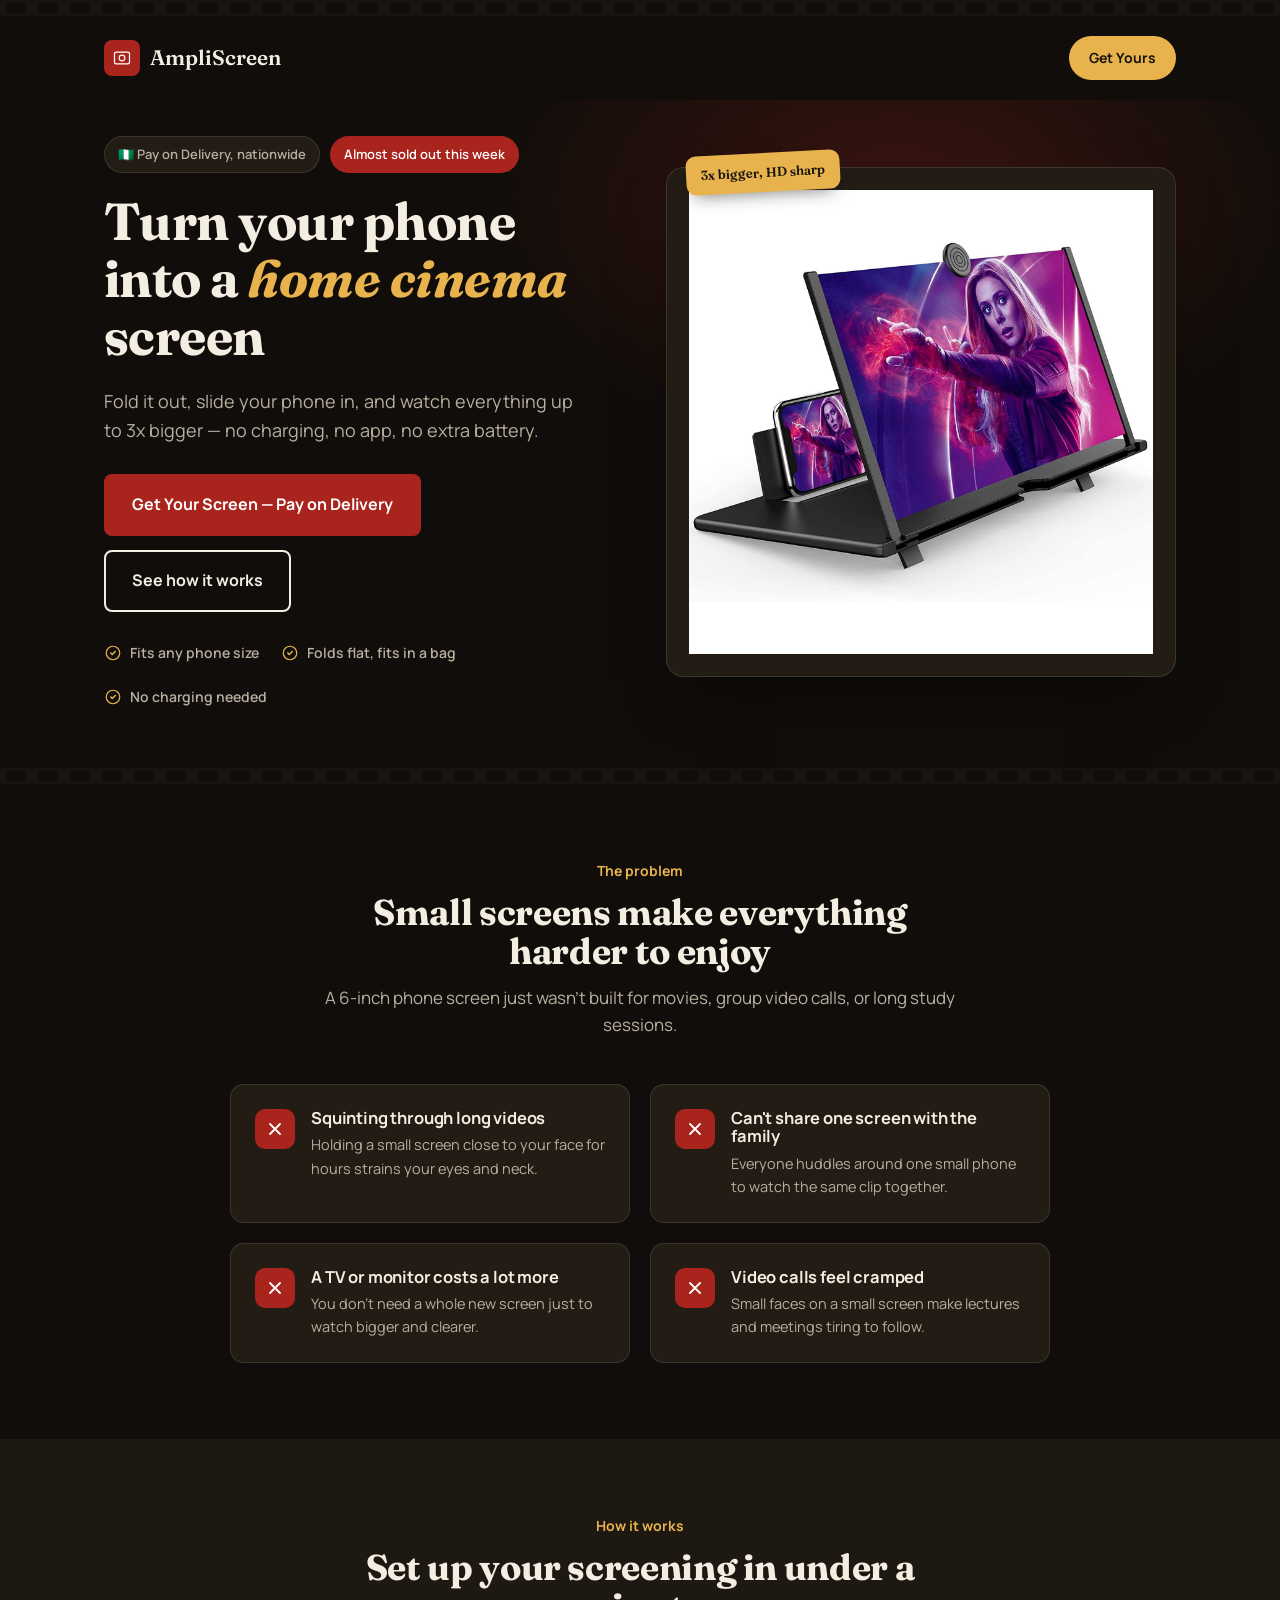
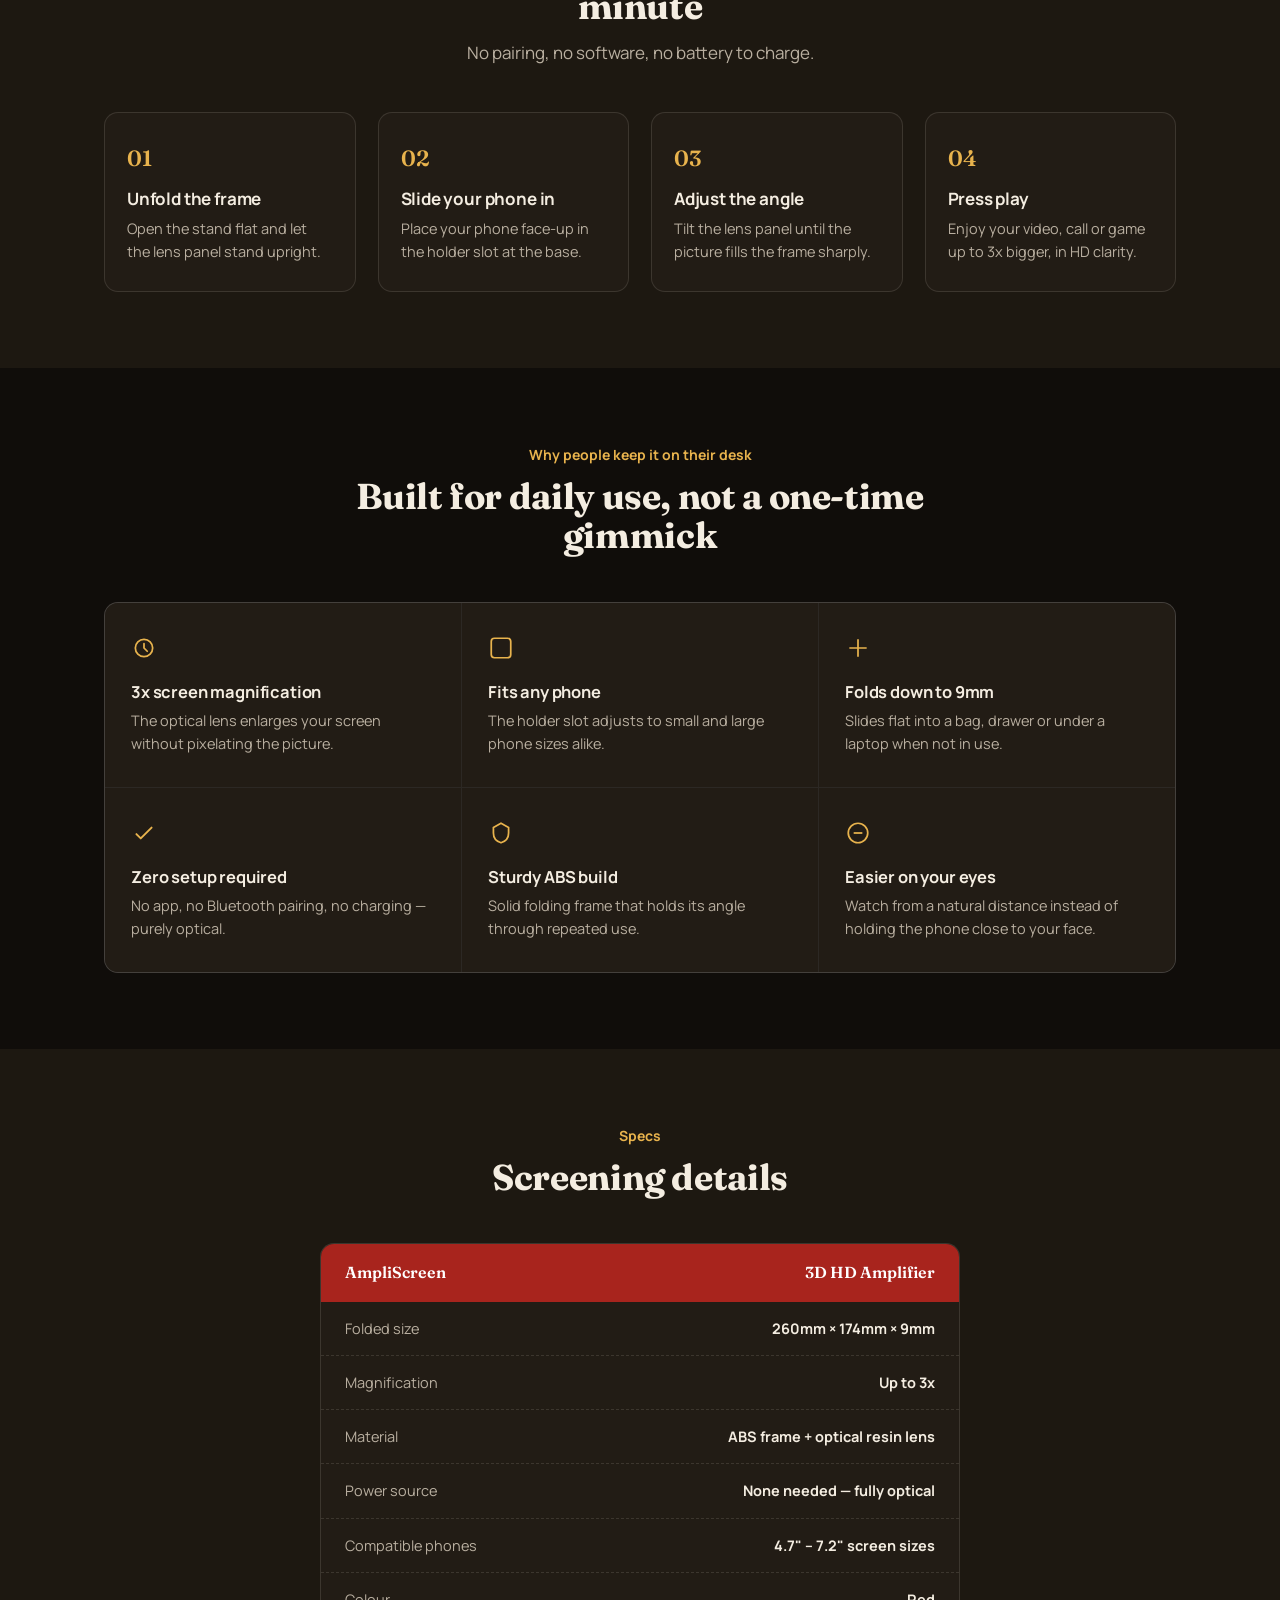
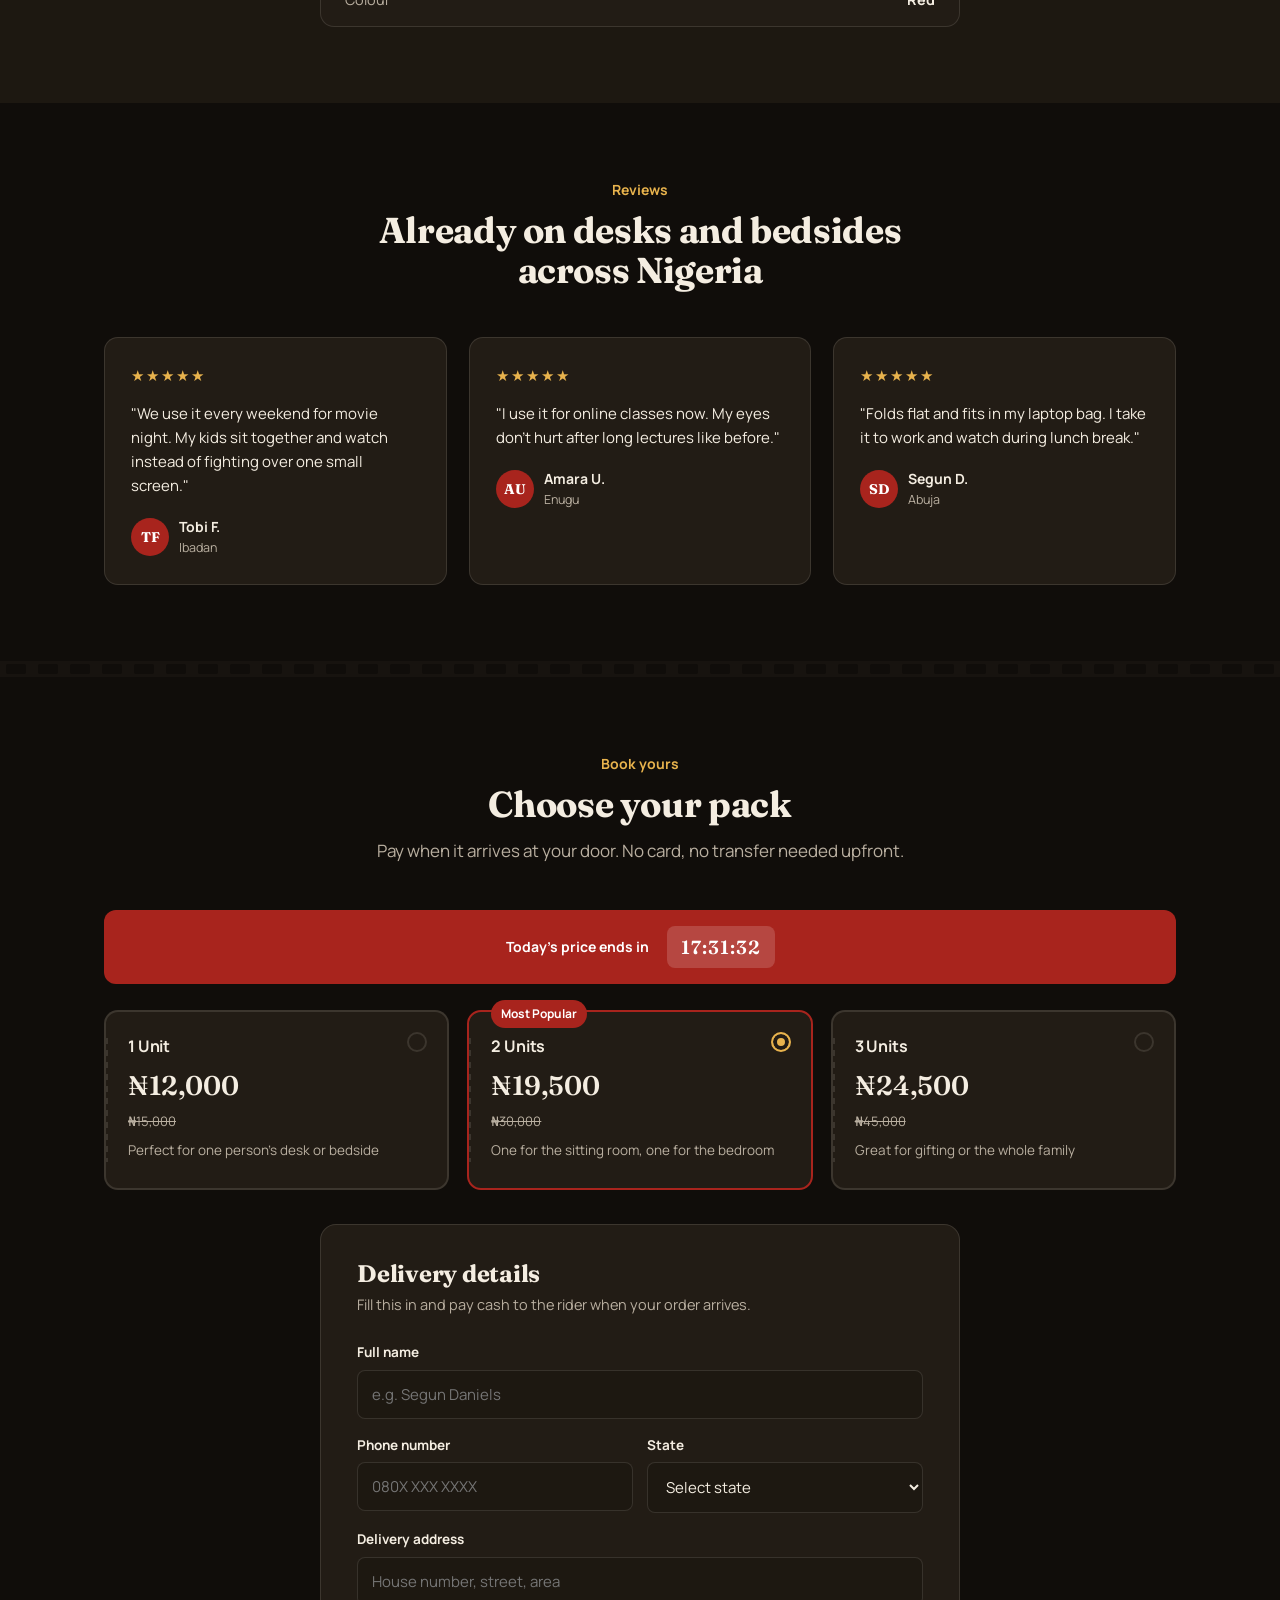
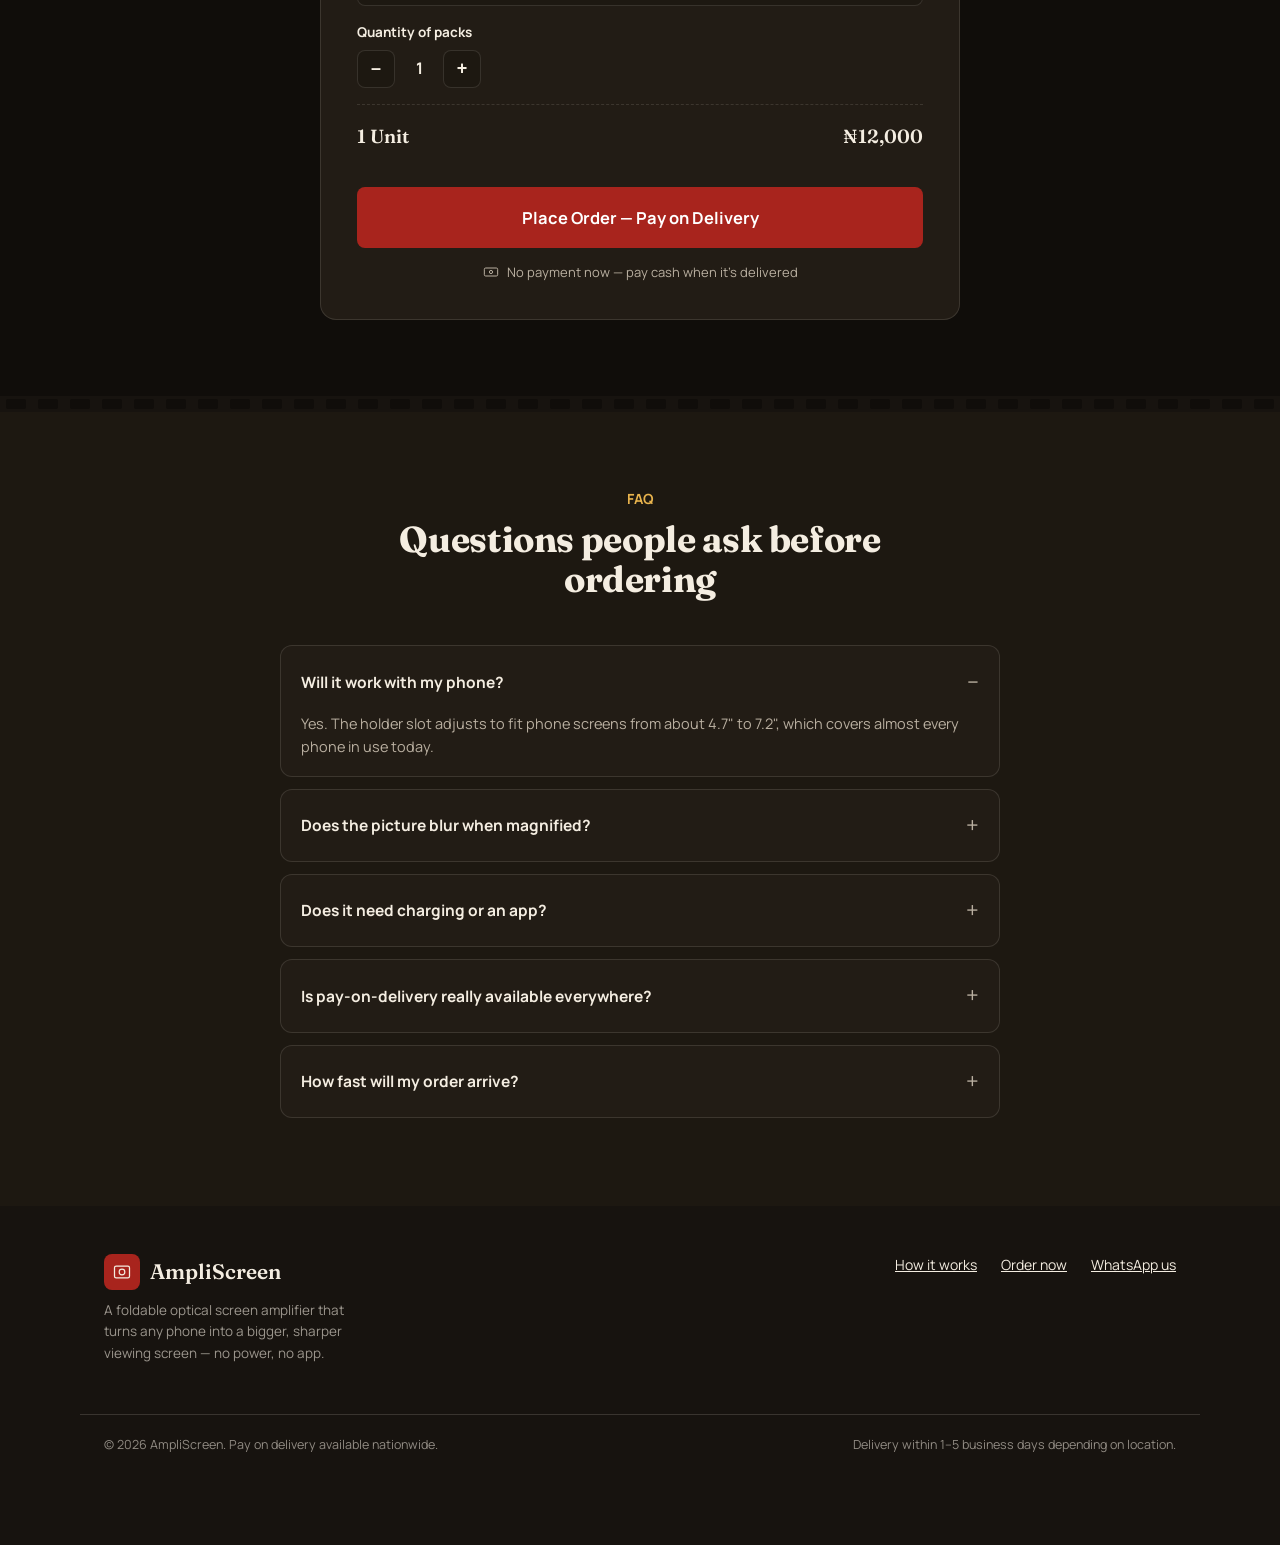
==== AmpliScreen/index.html @ 4ee2dd80 "first commit" ====
<!DOCTYPE html>
<html lang="en">
<head>
<meta charset="UTF-8">
<meta name="viewport" content="width=device-width, initial-scale=1.0">
<title>AmpliScreen — Turn Your Phone Into a Home Cinema</title>
<link rel="preconnect" href="https://fonts.googleapis.com">
<link rel="preconnect" href="https://fonts.gstatic.com" crossorigin>
<link href="https://fonts.googleapis.com/css2?family=Fraunces:wght@500;600;700&family=Manrope:wght@400;500;600;700;800&display=swap" rel="stylesheet">
<link rel="stylesheet" href="styles.css">
</head>
<body>

<div class="filmstrip"><div class="filmstrip-row" id="filmRow1"></div></div>

<header class="topbar">
  <div class="brand">
    <span class="brand-mark">
      <svg viewBox="0 0 24 24" fill="none" xmlns="http://www.w3.org/2000/svg"><rect x="3" y="5" width="18" height="14" rx="2" stroke="#fff" stroke-width="1.5"/><circle cx="12" cy="12" r="3.4" stroke="#fff" stroke-width="1.4"/></svg>
    </span>
    AmpliScreen
  </div>
  <a href="#order" class="topbar-cta">Get Yours</a>
</header>

<!-- HERO -->
<section class="hero">
  <div class="wrap hero-grid">
    <div>
      <div class="eyebrow-row">
        <span class="pill">🇳🇬 Pay on Delivery, nationwide</span>
        <span class="pill hot">Almost sold out this week</span>
      </div>
      <h1>Turn your phone into a <em>home cinema</em> screen</h1>
      <p class="sub">Fold it out, slide your phone in, and watch everything up to 3x bigger — no charging, no app, no extra battery.</p>
      <div class="hero-ctas">
        <a href="#order" class="btn btn-primary">Get Your Screen — Pay on Delivery</a>
        <a href="#how-it-works" class="btn btn-ghost">See how it works</a>
      </div>
      <div class="trust-row">
        <div class="trust-item"><svg viewBox="0 0 24 24" fill="none"><path d="M9 12l2 2 4-4" stroke="currentColor" stroke-width="2" stroke-linecap="round"/><circle cx="12" cy="12" r="9" stroke="currentColor" stroke-width="1.6"/></svg>Fits any phone size</div>
        <div class="trust-item"><svg viewBox="0 0 24 24" fill="none"><path d="M9 12l2 2 4-4" stroke="currentColor" stroke-width="2" stroke-linecap="round"/><circle cx="12" cy="12" r="9" stroke="currentColor" stroke-width="1.6"/></svg>Folds flat, fits in a bag</div>
        <div class="trust-item"><svg viewBox="0 0 24 24" fill="none"><path d="M9 12l2 2 4-4" stroke="currentColor" stroke-width="2" stroke-linecap="round"/><circle cx="12" cy="12" r="9" stroke="currentColor" stroke-width="1.6"/></svg>No charging needed</div>
      </div>
    </div>

    <div class="hero-art">
      <div class="hero-tag">3x bigger, HD sharp</div>
      <div class="hero-art-frame">
        <!-- <svg viewBox="0 0 420 320" xmlns="http://www.w3.org/2000/svg" style="width:100%;height:auto;">
          <defs>
            <linearGradient id="lens" x1="0" y1="0" x2="1" y2="1">
              <stop offset="0%" stop-color="#F4EDE1" stop-opacity="0.35"/>
              <stop offset="100%" stop-color="#F4EDE1" stop-opacity="0.05"/>
            </linearGradient>
          </defs> -->
          <!-- base -->
          <!-- <rect x="40" y="230" width="300" height="26" rx="8" fill="#A8241D"/>
          <rect x="40" y="230" width="300" height="10" rx="5" fill="#C92E24"/> -->
          <!-- back support panel -->
          <!-- <path d="M60 230 L95 90 L110 90 L100 230 Z" fill="#A8241D"/> -->
          <!-- lens panel (glass) -->
          <!-- <path d="M100 90 L280 60 L300 220 L120 230 Z" fill="url(#lens)" stroke="#F4EDE1" stroke-width="1.4" opacity="0.9"/> -->
          <!-- front support strut -->
          <!-- <path d="M270 230 L282 120 L296 120 L300 230 Z" fill="#C92E24"/> -->
          <!-- phone slot -->
          <!-- <rect x="150" y="205" width="110" height="18" rx="4" fill="#100D0A"/>
          <rect x="165" y="150" width="80" height="55" rx="4" fill="#221C15" stroke="#E8B34D" stroke-width="1.4" transform="rotate(-3 205 178)"/> -->
          <!-- hinge knob -->
          <!-- <circle cx="180" cy="95" r="10" fill="#100D0A"/>
          <circle cx="180" cy="95" r="4" fill="#E8B34D"/>
          <text x="45" y="285" font-family="Fraunces, serif" font-size="15" font-weight="600" fill="#F4EDE1">260mm × 174mm folded flat</text>
          <text x="45" y="305" font-family="Manrope, sans-serif" font-size="12" fill="#B9AFA0">9mm thin · fits any bag or drawer</text>
        </svg> -->
        <img src="./IMG_2685.JPG" alt="">
      </div>
    </div>
  </div>
</section>

<div class="filmstrip"><div class="filmstrip-row" id="filmRow2"></div></div>

<!-- PROBLEM -->
<section class="section-pad">
  <div class="wrap">
    <div class="section-head">
      <span class="kicker">The problem</span>
      <h2>Small screens make everything harder to enjoy</h2>
      <p>A 6-inch phone screen just wasn't built for movies, group video calls, or long study sessions.</p>
    </div>
    <div class="stub-row">
      <div class="stub">
        <span class="stub-icon"><svg viewBox="0 0 24 24" fill="none"><path d="M6 6l12 12M18 6L6 18" stroke="#fff" stroke-width="2.2" stroke-linecap="round"/></svg></span>
        <div><h3>Squinting through long videos</h3><p>Holding a small screen close to your face for hours strains your eyes and neck.</p></div>
      </div>
      <div class="stub">
        <span class="stub-icon"><svg viewBox="0 0 24 24" fill="none"><path d="M6 6l12 12M18 6L6 18" stroke="#fff" stroke-width="2.2" stroke-linecap="round"/></svg></span>
        <div><h3>Can't share one screen with the family</h3><p>Everyone huddles around one small phone to watch the same clip together.</p></div>
      </div>
      <div class="stub">
        <span class="stub-icon"><svg viewBox="0 0 24 24" fill="none"><path d="M6 6l12 12M18 6L6 18" stroke="#fff" stroke-width="2.2" stroke-linecap="round"/></svg></span>
        <div><h3>A TV or monitor costs a lot more</h3><p>You don't need a whole new screen just to watch bigger and clearer.</p></div>
      </div>
      <div class="stub">
        <span class="stub-icon"><svg viewBox="0 0 24 24" fill="none"><path d="M6 6l12 12M18 6L6 18" stroke="#fff" stroke-width="2.2" stroke-linecap="round"/></svg></span>
        <div><h3>Video calls feel cramped</h3><p>Small faces on a small screen make lectures and meetings tiring to follow.</p></div>
      </div>
    </div>
  </div>
</section>

<!-- HOW IT WORKS -->
<section id="how-it-works" class="section-pad section-alt">
  <div class="wrap">
    <div class="section-head">
      <span class="kicker">How it works</span>
      <h2>Set up your screening in under a minute</h2>
      <p>No pairing, no software, no battery to charge.</p>
    </div>
    <div class="steps">
      <div class="step"><div class="step-num">01</div><h3>Unfold the frame</h3><p>Open the stand flat and let the lens panel stand upright.</p></div>
      <div class="step"><div class="step-num">02</div><h3>Slide your phone in</h3><p>Place your phone face-up in the holder slot at the base.</p></div>
      <div class="step"><div class="step-num">03</div><h3>Adjust the angle</h3><p>Tilt the lens panel until the picture fills the frame sharply.</p></div>
      <div class="step"><div class="step-num">04</div><h3>Press play</h3><p>Enjoy your video, call or game up to 3x bigger, in HD clarity.</p></div>
    </div>
  </div>
</section>

<!-- BENEFITS -->
<section class="section-pad">
  <div class="wrap">
    <div class="section-head">
      <span class="kicker">Why people keep it on their desk</span>
      <h2>Built for daily use, not a one-time gimmick</h2>
    </div>
    <div class="benefits">
      <div class="benefit">
        <svg viewBox="0 0 24 24" fill="none"><circle cx="12" cy="12" r="8" stroke="currentColor" stroke-width="1.6"/><path d="M12 8v4l3 3" stroke="currentColor" stroke-width="1.6" stroke-linecap="round"/></svg>
        <h3>3x screen magnification</h3>
        <p>The optical lens enlarges your screen without pixelating the picture.</p>
      </div>
      <div class="benefit">
        <svg viewBox="0 0 24 24" fill="none"><rect x="3" y="3" width="18" height="18" rx="3" stroke="currentColor" stroke-width="1.6"/></svg>
        <h3>Fits any phone</h3>
        <p>The holder slot adjusts to small and large phone sizes alike.</p>
      </div>
      <div class="benefit">
        <svg viewBox="0 0 24 24" fill="none"><path d="M4 12h16M12 4v16" stroke="currentColor" stroke-width="1.6"/></svg>
        <h3>Folds down to 9mm</h3>
        <p>Slides flat into a bag, drawer or under a laptop when not in use.</p>
      </div>
      <div class="benefit">
        <svg viewBox="0 0 24 24" fill="none"><path d="M5 13l4 4L19 7" stroke="currentColor" stroke-width="1.8" stroke-linecap="round" stroke-linejoin="round"/></svg>
        <h3>Zero setup required</h3>
        <p>No app, no Bluetooth pairing, no charging — purely optical.</p>
      </div>
      <div class="benefit">
        <svg viewBox="0 0 24 24" fill="none"><path d="M12 3l7 4v5c0 5-3.5 8-7 9-3.5-1-7-4-7-9V7l7-4z" stroke="currentColor" stroke-width="1.6"/></svg>
        <h3>Sturdy ABS build</h3>
        <p>Solid folding frame that holds its angle through repeated use.</p>
      </div>
      <div class="benefit">
        <svg viewBox="0 0 24 24" fill="none"><circle cx="12" cy="12" r="9" stroke="currentColor" stroke-width="1.6"/><path d="M8 12h8" stroke="currentColor" stroke-width="1.6"/></svg>
        <h3>Easier on your eyes</h3>
        <p>Watch from a natural distance instead of holding the phone close to your face.</p>
      </div>
    </div>
  </div>
</section>

<!-- SPECS -->
<section class="section-pad section-alt">
  <div class="wrap">
    <div class="section-head">
      <span class="kicker">Specs</span>
      <h2>Screening details</h2>
    </div>
    <div class="spec-sheet">
      <div class="spec-sheet-head"><span>AmpliScreen</span><span>3D HD Amplifier</span></div>
      <div class="spec-row"><span class="label">Folded size</span><span class="value">260mm × 174mm × 9mm</span></div>
      <div class="spec-row"><span class="label">Magnification</span><span class="value">Up to 3x</span></div>
      <div class="spec-row"><span class="label">Material</span><span class="value">ABS frame + optical resin lens</span></div>
      <div class="spec-row"><span class="label">Power source</span><span class="value">None needed — fully optical</span></div>
      <div class="spec-row"><span class="label">Compatible phones</span><span class="value">4.7" – 7.2" screen sizes</span></div>
      <div class="spec-row"><span class="label">Colour</span><span class="value">Red</span></div>
    </div>
  </div>
</section>

<!-- TESTIMONIALS -->
<section class="section-pad">
  <div class="wrap">
    <div class="section-head">
      <span class="kicker">Reviews</span>
      <h2>Already on desks and bedsides across Nigeria</h2>
    </div>
    <div class="testi-row">
      <div class="testi">
        <div class="stars">★★★★★</div>
        <p class="quote">"We use it every weekend for movie night. My kids sit together and watch instead of fighting over one small screen."</p>
        <div class="testi-person"><div class="avatar">TF</div><div><div class="name">Tobi F.</div><div class="loc">Ibadan</div></div></div>
      </div>
      <div class="testi">
        <div class="stars">★★★★★</div>
        <p class="quote">"I use it for online classes now. My eyes don't hurt after long lectures like before."</p>
        <div class="testi-person"><div class="avatar">AU</div><div><div class="name">Amara U.</div><div class="loc">Enugu</div></div></div>
      </div>
      <div class="testi">
        <div class="stars">★★★★★</div>
        <p class="quote">"Folds flat and fits in my laptop bag. I take it to work and watch during lunch break."</p>
        <div class="testi-person"><div class="avatar">SD</div><div><div class="name">Segun D.</div><div class="loc">Abuja</div></div></div>
      </div>
    </div>
  </div>
</section>

<div class="filmstrip"><div class="filmstrip-row" id="filmRow3"></div></div>

<!-- OFFER + ORDER -->
<section id="order" class="section-pad">
  <div class="wrap">
    <div class="section-head">
      <span class="kicker">Book yours</span>
      <h2>Choose your pack</h2>
      <p>Pay when it arrives at your door. No card, no transfer needed upfront.</p>
    </div>

    <div class="countdown-bar">
      <span>Today's price ends in</span>
      <span class="clock" id="countdown">00:00:00</span>
    </div>

    <div class="plans" id="plans">
      <div class="plan" data-price="4500" data-label="1 Unit" data-desc="Perfect for one person's desk or bedside">
        <div class="plan-radio"></div>
        <h3>1 Unit</h3>
        <div class="price">₦12,000</div>
        <div class="was">₦15,000</div>
        <div class="desc">Perfect for one person's desk or bedside</div>
      </div>
      <div class="plan popular" data-price="8000" data-label="2 Units" data-desc="One for the sitting room, one for the bedroom">
        <div class="plan-tag">Most Popular</div>
        <div class="plan-radio"></div>
        <h3>2 Units</h3>
        <div class="price">₦19,500</div>
        <div class="was">₦30,000</div>
        <div class="desc">One for the sitting room, one for the bedroom</div>
      </div>
      <div class="plan" data-price="11000" data-label="3 Units" data-desc="Great for gifting or the whole family">
        <div class="plan-radio"></div>
        <h3>3 Units</h3>
        <div class="price">₦24,500</div>
        <div class="was">₦45,000</div>
        <div class="desc">Great for gifting or the whole family</div>
      </div>
    </div>

    <div class="order-panel">
      <h2>Delivery details</h2>
      <div class="sub">Fill this in and pay cash to the rider when your order arrives.</div>

      <form id="orderForm" action="https://formsubmit.co/customerservices@gmail.com" method="POST" novalidate >
        <input type="hidden" name="_next" value="https://fathiu.com/thank-you.html">
        <input type="hidden" name="_subject" value="New message from fathiu.com">
        <input type="hidden" name="_captcha" value="false">
        <input type="text" name="_honey" style="display:none" tabindex="-1" autocomplete="off">
        <div class="field" id="field-name">
          <label for="fullname">Full name</label>
          <input type="text" id="fullname" placeholder="e.g. Segun Daniels">
          <div class="error-msg">Please enter your full name.</div>
        </div>

        <div class="field-row">
          <div class="field" id="field-phone">
            <label for="phone">Phone number</label>
            <input type="tel" id="phone" placeholder="080X XXX XXXX">
            <div class="error-msg">Enter a valid Nigerian phone number.</div>
          </div>
          <div class="field" id="field-state">
            <label for="state">State</label>
            <select id="state">
              <option value="">Select state</option>
              <option>Lagos</option>
              <option>Abuja</option>
              <!-- <option>Abia</option><option>Adamawa</option><option>Akwa Ibom</option><option>Anambra</option>
              <option>Bauchi</option><option>Bayelsa</option><option>Benue</option><option>Borno</option>
              <option>Cross River</option><option>Delta</option><option>Ebonyi</option><option>Edo</option>
              <option>Ekiti</option><option>Enugu</option><option>FCT Abuja</option><option>Gombe</option>
              <option>Imo</option><option>Jigawa</option><option>Kaduna</option><option>Kano</option>
              <option>Katsina</option><option>Kebbi</option><option>Kogi</option><option>Kwara</option>
              <option selected>Lagos</option><option>Nasarawa</option><option>Niger</option><option>Ogun</option>
              <option>Ondo</option><option>Osun</option><option>Oyo</option><option>Plateau</option>
              <option>Rivers</option><option>Sokoto</option><option>Taraba</option><option>Yobe</option><option>Zamfara</option> -->
            </select>
            <div class="error-msg">Please select your state.</div>
          </div>
        </div>

        <div class="field" id="field-address">
          <label for="address">Delivery address</label>
          <input type="text" id="address" placeholder="House number, street, area">
          <div class="error-msg">Please enter your delivery address.</div>
        </div>

        <div class="field">
          <label>Quantity of packs</label>
          <div class="qty-row">
            <button type="button" class="qty-btn" id="qtyMinus">–</button>
            <span class="qty-val" id="qtyVal">1</span>
            <button type="button" class="qty-btn" id="qtyPlus">+</button>
          </div>
        </div>

        <div class="order-total">
          <span id="planLabel">2 Units</span>
          <span id="totalPrice">₦19,500</span>
        </div>

        <button type="submit" class="btn btn-primary submit-btn">Place Order — Pay on Delivery</button>
        <div class="cod-note">
          <svg viewBox="0 0 24 24" width="16" height="16" fill="none"><rect x="2" y="6" width="20" height="12" rx="2" stroke="currentColor" stroke-width="1.5"/><circle cx="12" cy="12" r="2.4" stroke="currentColor" stroke-width="1.5"/></svg>
          No payment now — pay cash when it's delivered
        </div>
      </form>
    </div>
  </div>
</section>

<div class="filmstrip"><div class="filmstrip-row" id="filmRow4"></div></div>

<!-- FAQ -->
<section class="section-pad section-alt">
  <div class="wrap">
    <div class="section-head">
      <span class="kicker">FAQ</span>
      <h2>Questions people ask before ordering</h2>
    </div>
    <div class="faq">
      <details open>
        <summary>Will it work with my phone?</summary>
        <p>Yes. The holder slot adjusts to fit phone screens from about 4.7" to 7.2", which covers almost every phone in use today.</p>
      </details>
      <details>
        <summary>Does the picture blur when magnified?</summary>
        <p>No. The lens is an optical magnifier, not digital zoom, so it enlarges the image without breaking it into pixels.</p>
      </details>
      <details>
        <summary>Does it need charging or an app?</summary>
        <p>No. It's a purely optical stand — no battery, no Bluetooth, no software to install.</p>
      </details>
      <details>
        <summary>Is pay-on-delivery really available everywhere?</summary>
        <p>Yes, across all 36 states and FCT. You only pay the rider once your order is in your hands.</p>
      </details>
      <details>
        <summary>How fast will my order arrive?</summary>
        <p>Lagos and nearby states typically arrive in 1–3 days. Other states usually take 3–5 days depending on your local delivery partner.</p>
      </details>
    </div>
  </div>
</section>

<!-- FOOTER -->
<footer>
  <div class="wrap footer-grid">
    <div>
      <div class="brand">
        <span class="brand-mark">
          <svg viewBox="0 0 24 24" fill="none" xmlns="http://www.w3.org/2000/svg"><rect x="3" y="5" width="18" height="14" rx="2" stroke="#F4EDE1" stroke-width="1.5"/><circle cx="12" cy="12" r="3.4" stroke="#F4EDE1" stroke-width="1.4"/></svg>
        </span>
        AmpliScreen
      </div>
      <p class="foot-note">A foldable optical screen amplifier that turns any phone into a bigger, sharper viewing screen — no power, no app.</p>
    </div>
    <div class="foot-links">
      <a href="#how-it-works">How it works</a>
      <a href="#order">Order now</a>
      <a href="https://wa.me/2348054624377" target="_blank" rel="noopener">WhatsApp us</a>
    </div>
  </div>
  <div class="wrap foot-bottom">
    <span>© 2026 AmpliScreen. Pay on delivery available nationwide.</span>
    <span>Delivery within 1–5 business days depending on location.</span>
  </div>
</footer>

<!-- STICKY MOBILE CTA -->
<div class="sticky-cta" id="stickyCta">
  <div class="price-mini">
    <span id="stickyPrice">₦8,000</span>
    <span>Pay on delivery</span>
  </div>
  <a href="#order" class="btn btn-primary">Order Now</a>
</div>

<!-- CONFIRMATION MODAL -->
<div class="modal-overlay" id="modalOverlay">
  <div class="modal">
    <div class="modal-icon">
      <svg viewBox="0 0 24 24" fill="none"><path d="M5 13l4 4L19 7" stroke="#fff" stroke-width="2.4" stroke-linecap="round" stroke-linejoin="round"/></svg>
    </div>
    <h3>Order received!</h3>
    <p id="modalText">We'll call you shortly to confirm delivery. Pay the rider in cash when it arrives.</p>
    <div class="modal-actions">
      <a href="#" id="whatsappConfirm" class="btn btn-primary" target="_blank" rel="noopener">Confirm on WhatsApp</a>
      <button class="btn btn-ghost" id="closeModal" type="button">Close</button>
    </div>
  </div>
</div>

<script src="script.js"></script>

</body>
</html>
---- AmpliScreen/styles.css ----
:root{
    --ink: #17130F;
    --ink-soft: #B9AFA0;
    --paper: #100D0A;
    --paper-2: #1D1811;
    --card: #221C15;
    --cream: #F4EDE1;
    --red: #A8241D;
    --red-bright: #C92E24;
    --gold: #E8B34D;
    --gold-soft: #D9A23C;
    --line: rgba(244,237,225,0.12);
    --shadow: rgba(0,0,0,0.55);
    --radius: 8px;
  }
  :root[data-theme="light"]{
    --ink: #F4EDE1;
    --ink-soft: #6B6455;
    --paper: #F7F2E8;
    --paper-2: #EFE7D6;
    --card: #FFFCF6;
    --cream: #17130F;
    --line: rgba(23,19,15,0.12);
    --shadow: rgba(23,19,15,0.16);
  }

  *{box-sizing:border-box;}
  html{scroll-behavior:smooth;}
  body{
    margin:0;background:var(--paper);color:var(--cream);
    font-family:'Manrope',sans-serif;line-height:1.6;-webkit-font-smoothing:antialiased;
  }
  img{max-width:100%;display:block;}
  h1,h2,h3{
    font-family:'Fraunces',serif;color:var(--cream);margin:0;line-height:1.1;letter-spacing:-0.01em;
  }
  a{color:inherit;}
  .wrap{max-width:1120px;margin:0 auto;padding:0 24px;}
  section{position:relative;}

  /* film strip divider */
  .filmstrip{
    height:16px;display:flex;background:var(--ink);
  }
  .filmstrip span{
    flex:0 0 20px;height:16px;margin:0 6px;background:var(--paper);
    border-radius:2px;align-self:center;height:10px;
  }
  .filmstrip-row{display:flex;width:100%;justify-content:space-evenly;align-items:center;}

  /* top bar */
  .topbar{
    display:flex;align-items:center;justify-content:space-between;
    padding:20px 24px;max-width:1120px;margin:0 auto;
  }
  .brand{
    display:flex;align-items:center;gap:10px;font-family:'Fraunces',serif;font-weight:600;font-size:21px;
  }
  .brand-mark{
    width:36px;height:36px;border-radius:8px;background:var(--red);
    display:flex;align-items:center;justify-content:center;flex-shrink:0;
  }
  .brand-mark svg{width:20px;height:20px;}
  .topbar-cta{
    background:var(--gold);color:var(--ink);padding:11px 20px;border-radius:999px;
    text-decoration:none;font-weight:700;font-size:14px;white-space:nowrap;
  }

  /* hero */
  .hero{padding:36px 0 60px;background:
    radial-gradient(ellipse 700px 420px at 70% 15%, rgba(168,36,29,0.28), transparent 60%),
    var(--paper);
  }
  .hero-grid{display:grid;grid-template-columns:1fr 1fr;gap:52px;align-items:center;}
  .eyebrow-row{display:flex;gap:10px;flex-wrap:wrap;margin-bottom:20px;}
  .pill{
    display:inline-flex;align-items:center;gap:6px;background:var(--card);border:1px solid var(--line);
    padding:7px 13px;border-radius:999px;font-size:13px;font-weight:600;color:var(--ink-soft);
  }
  .pill.hot{background:var(--red);color:#fff;border-color:transparent;}
  .hero h1{font-size:clamp(32px,4.6vw,52px);max-width:14ch;}
  .hero h1 em{
    font-style:italic;color:var(--gold);
  }
  .hero p.sub{margin:22px 0 30px;font-size:18px;color:var(--ink-soft);max-width:44ch;}
  .hero-ctas{display:flex;gap:14px;flex-wrap:wrap;align-items:center;}
  .btn{
    display:inline-flex;align-items:center;justify-content:center;gap:8px;
    padding:16px 26px;border-radius:var(--radius);font-weight:700;font-size:16px;
    text-decoration:none;border:2px solid transparent;cursor:pointer;font-family:'Manrope',sans-serif;
    transition:transform .15s ease;
  }
  .btn:active{transform:scale(0.97);}
  .btn-primary{background:var(--red);color:#fff;}
  .btn-primary:hover{background:var(--red-bright);}
  .btn-ghost{background:transparent;border-color:var(--cream);color:var(--cream);}
  .trust-row{display:flex;gap:22px;margin-top:30px;flex-wrap:wrap;}
  .trust-item{display:flex;align-items:center;gap:8px;font-size:14px;font-weight:600;color:var(--ink-soft);}
  .trust-item svg{width:18px;height:18px;flex-shrink:0;color:var(--gold);}

  .hero-art{position:relative;}
  .hero-art-frame{
    background:var(--card);border:1px solid var(--line);border-radius:18px;padding:22px;
    box-shadow:0 30px 60px -24px var(--shadow);
  }
  .hero-tag{
    position:absolute;top:-14px;left:20px;background:var(--gold);color:var(--ink);
    font-family:'Fraunces',serif;font-weight:600;font-size:13px;padding:9px 15px;border-radius:10px;
    transform:rotate(-3deg);box-shadow:0 8px 18px -8px var(--shadow);
  }

  /* section heads */
  .section-pad{padding:76px 0;}
  .section-head{max-width:640px;margin:0 auto 46px;text-align:center;}
  .section-head .kicker{color:var(--gold);font-weight:700;font-size:14px;margin-bottom:10px;display:block;}
  .section-head h2{font-size:clamp(26px,3.4vw,36px);}
  .section-head p{color:var(--ink-soft);font-size:17px;margin-top:12px;}
  .section-alt{background:var(--paper-2);}

  /* ticket-stub problem section */
  .stub-row{display:grid;grid-template-columns:repeat(2,1fr);gap:20px;max-width:820px;margin:0 auto;}
  .stub{
    background:var(--card);border:1px solid var(--line);border-radius:14px;padding:24px;
    position:relative;display:flex;gap:16px;
  }
  .stub-icon{
    width:40px;height:40px;border-radius:10px;background:var(--red);flex-shrink:0;
    display:flex;align-items:center;justify-content:center;
  }
  .stub-icon svg{width:20px;height:20px;color:#fff;}
  .stub h3{font-size:16.5px;margin-bottom:6px;font-family:'Manrope',sans-serif;font-weight:700;}
  .stub p{margin:0;color:var(--ink-soft);font-size:14.5px;}

  /* steps */
  .steps{display:grid;grid-template-columns:repeat(4,1fr);gap:22px;}
  .step{
    background:var(--card);border:1px solid var(--line);border-radius:14px;padding:28px 22px;position:relative;
  }
  .step-num{
    font-family:'Fraunces',serif;font-weight:600;font-size:22px;color:var(--gold);margin-bottom:14px;
  }
  .step h3{font-size:17px;margin-bottom:8px;font-family:'Manrope',sans-serif;font-weight:700;}
  .step p{margin:0;color:var(--ink-soft);font-size:14.5px;}

  /* benefits */
  .benefits{display:grid;grid-template-columns:repeat(3,1fr);gap:1px;background:var(--line);border:1px solid var(--line);border-radius:14px;overflow:hidden;}
  .benefit{background:var(--card);padding:32px 26px;}
  .benefit svg{width:26px;height:26px;color:var(--gold);margin-bottom:14px;}
  .benefit h3{font-size:16.5px;margin-bottom:8px;font-family:'Manrope',sans-serif;font-weight:700;}
  .benefit p{margin:0;color:var(--ink-soft);font-size:14.5px;}

  /* specs sheet */
  .spec-sheet{
    max-width:640px;margin:0 auto;background:var(--card);border:1px solid var(--line);
    border-radius:14px;overflow:hidden;
  }
  .spec-sheet-head{
    background:var(--red);color:#fff;padding:16px 24px;font-family:'Fraunces',serif;font-weight:600;font-size:16px;
    display:flex;justify-content:space-between;
  }
  .spec-row{display:flex;justify-content:space-between;padding:15px 24px;border-bottom:1px dashed var(--line);font-size:14.5px;}
  .spec-row:last-child{border-bottom:none;}
  .spec-row .label{color:var(--ink-soft);}
  .spec-row .value{font-weight:700;}

  /* testimonials */
  .testi-row{display:grid;grid-template-columns:repeat(3,1fr);gap:22px;}
  .testi{background:var(--card);border:1px solid var(--line);border-radius:14px;padding:26px;}
  .stars{color:var(--gold);font-size:15px;margin-bottom:14px;letter-spacing:2px;}
  .testi p.quote{margin:0 0 18px;font-size:15px;color:var(--cream);}
  .testi-person{display:flex;align-items:center;gap:10px;}
  .avatar{
    width:38px;height:38px;border-radius:50%;background:var(--red);color:#fff;
    display:flex;align-items:center;justify-content:center;font-weight:700;font-size:14px;
    font-family:'Fraunces',serif;flex-shrink:0;
  }
  .testi-person .name{font-weight:700;font-size:14px;}
  .testi-person .loc{font-size:12.5px;color:var(--ink-soft);}

  /* offer */
  .countdown-bar{
    background:var(--red);color:#fff;border-radius:12px;display:flex;align-items:center;justify-content:center;
    gap:18px;padding:16px 20px;font-size:14px;font-weight:700;flex-wrap:wrap;text-align:center;margin-bottom:26px;
  }
  .countdown-bar .clock{
    font-family:'Fraunces',serif;font-weight:600;font-size:19px;background:rgba(255,255,255,0.16);
    padding:6px 14px;border-radius:8px;letter-spacing:1px;
  }
  .plans{display:grid;grid-template-columns:repeat(3,1fr);gap:18px;margin-bottom:34px;}
  .plan{
    background:var(--card);border:2px solid var(--line);border-radius:14px;padding:26px 22px;
    position:relative;cursor:pointer;transition:border-color .15s ease;
  }
  .plan::before{
    content:"";position:absolute;left:0;top:26px;bottom:26px;width:2px;
    background-image:repeating-linear-gradient(var(--line) 0 6px,transparent 6px 12px);
  }
  .plan.selected{border-color:var(--gold);}
  .plan.popular{border-color:var(--red);}
  .plan-tag{
    position:absolute;top:-12px;left:22px;background:var(--red);color:#fff;
    font-size:12px;font-weight:700;padding:4px 10px;border-radius:999px;
  }
  .plan h3{font-size:16px;margin-bottom:6px;font-family:'Manrope',sans-serif;font-weight:700;}
  .plan .price{font-family:'Fraunces',serif;font-size:27px;font-weight:600;margin:8px 0 4px;}
  .plan .was{font-size:13px;color:var(--ink-soft);text-decoration:line-through;}
  .plan .desc{font-size:13.5px;color:var(--ink-soft);margin-top:8px;}
  .plan-radio{
    position:absolute;top:20px;right:20px;width:20px;height:20px;border-radius:50%;border:2px solid var(--line);
  }
  .plan.selected .plan-radio{border-color:var(--gold);background:var(--gold);box-shadow:inset 0 0 0 4px var(--card);}

  /* order form */
  .order-panel{background:var(--card);border:1px solid var(--line);border-radius:16px;padding:36px;max-width:640px;margin:0 auto;}
  .order-panel h2{font-size:24px;margin-bottom:6px;}
  .order-panel .sub{color:var(--ink-soft);font-size:14.5px;margin-bottom:26px;}
  .field{margin-bottom:16px;}
  .field label{display:block;font-size:13.5px;font-weight:700;margin-bottom:6px;color:var(--cream);}
  .field input,.field select{
    width:100%;padding:13px 14px;border-radius:8px;border:1px solid var(--line);
    background:var(--paper-2);color:var(--cream);font-family:'Manrope',sans-serif;font-size:15px;
  }
  .field input:focus,.field select:focus{outline:2px solid var(--gold);outline-offset:1px;}
  .field-row{display:grid;grid-template-columns:1fr 1fr;gap:14px;}
  .qty-row{display:flex;align-items:center;gap:12px;}
  .qty-btn{
    width:38px;height:38px;border-radius:8px;border:1px solid var(--line);background:var(--paper-2);
    font-size:18px;font-weight:700;cursor:pointer;color:var(--cream);
  }
  .qty-val{font-weight:700;font-size:16px;min-width:24px;text-align:center;}
  .order-total{
    display:flex;justify-content:space-between;align-items:center;padding:16px 0;
    border-top:1px dashed var(--line);margin-top:6px;margin-bottom:20px;
    font-family:'Fraunces',serif;font-weight:600;font-size:19px;
  }
  .error-msg{color:var(--red-bright);font-size:13px;margin-top:4px;display:none;}
  .field.invalid input,.field.invalid select{border-color:var(--red-bright);}
  .field.invalid .error-msg{display:block;}
  .submit-btn{width:100%;padding:17px;font-size:16.5px;}
  .cod-note{display:flex;align-items:center;gap:8px;justify-content:center;margin-top:14px;font-size:13px;color:var(--ink-soft);}

  /* modal */
  .modal-overlay{
    position:fixed;inset:0;background:rgba(10,8,6,0.7);display:none;align-items:center;justify-content:center;
    padding:20px;z-index:50;
  }
  .modal-overlay.open{display:flex;}
  .modal{background:var(--card);border:1px solid var(--line);border-radius:16px;padding:32px;max-width:420px;width:100%;text-align:center;}
  .modal-icon{
    width:56px;height:56px;border-radius:50%;background:var(--red);color:#fff;
    display:flex;align-items:center;justify-content:center;margin:0 auto 18px;
  }
  .modal-icon svg{width:28px;height:28px;}
  .modal h3{font-size:20px;margin-bottom:10px;}
  .modal p{color:var(--ink-soft);font-size:14.5px;margin:0 0 22px;}
  .modal-actions{display:flex;flex-direction:column;gap:10px;}

  /* faq */
  .faq{max-width:720px;margin:0 auto;}
  .faq details{background:var(--card);border:1px solid var(--line);border-radius:12px;padding:18px 20px;margin-bottom:12px;}
  .faq summary{font-weight:700;font-size:15.5px;cursor:pointer;list-style:none;display:flex;justify-content:space-between;align-items:center;gap:12px;}
  .faq summary::-webkit-details-marker{display:none;}
  .faq summary::after{content:"+";font-size:22px;font-weight:400;color:var(--ink-soft);flex-shrink:0;}
  .faq details[open] summary::after{content:"–";}
  .faq p{margin:12px 0 0;color:var(--ink-soft);font-size:14.5px;}

  /* footer */
  footer{background:var(--ink);color:var(--cream);padding:48px 0 90px;}
  .footer-grid{display:flex;justify-content:space-between;flex-wrap:wrap;gap:28px;}
  footer .foot-note{color:rgba(244,237,225,0.6);font-size:13.5px;max-width:32ch;margin-top:10px;}
  .foot-links{display:flex;gap:24px;flex-wrap:wrap;font-size:14px;}
  .foot-bottom{
    border-top:1px solid rgba(244,237,225,0.15);margin-top:36px;padding-top:20px;
    font-size:12.5px;color:rgba(244,237,225,0.55);display:flex;justify-content:space-between;flex-wrap:wrap;gap:10px;
  }

  .sticky-cta{
    position:fixed;bottom:0;left:0;right:0;background:var(--card);border-top:1px solid var(--line);
    padding:12px 16px;display:none;align-items:center;justify-content:space-between;gap:12px;z-index:40;
    box-shadow:0 -8px 24px -12px var(--shadow);
  }
  .sticky-cta .price-mini{font-family:'Fraunces',serif;font-weight:600;font-size:16px;color:var(--cream);}
  .sticky-cta .price-mini span{display:block;font-size:11px;font-weight:500;color:var(--ink-soft);font-family:'Manrope',sans-serif;}
  .sticky-cta .btn{padding:12px 20px;font-size:14.5px;}

  @media (max-width:900px){
    .hero-grid{grid-template-columns:1fr;}
    .hero-art{order:-1;}
    .steps{grid-template-columns:1fr 1fr;}
    .benefits{grid-template-columns:1fr;}
    .stub-row{grid-template-columns:1fr;}
    .testi-row{grid-template-columns:1fr;}
    .plans{grid-template-columns:1fr;}
    .field-row{grid-template-columns:1fr;}
    .sticky-cta{display:flex;}
    body{padding-bottom:74px;}
    .order-panel{padding:26px 20px;}
  }
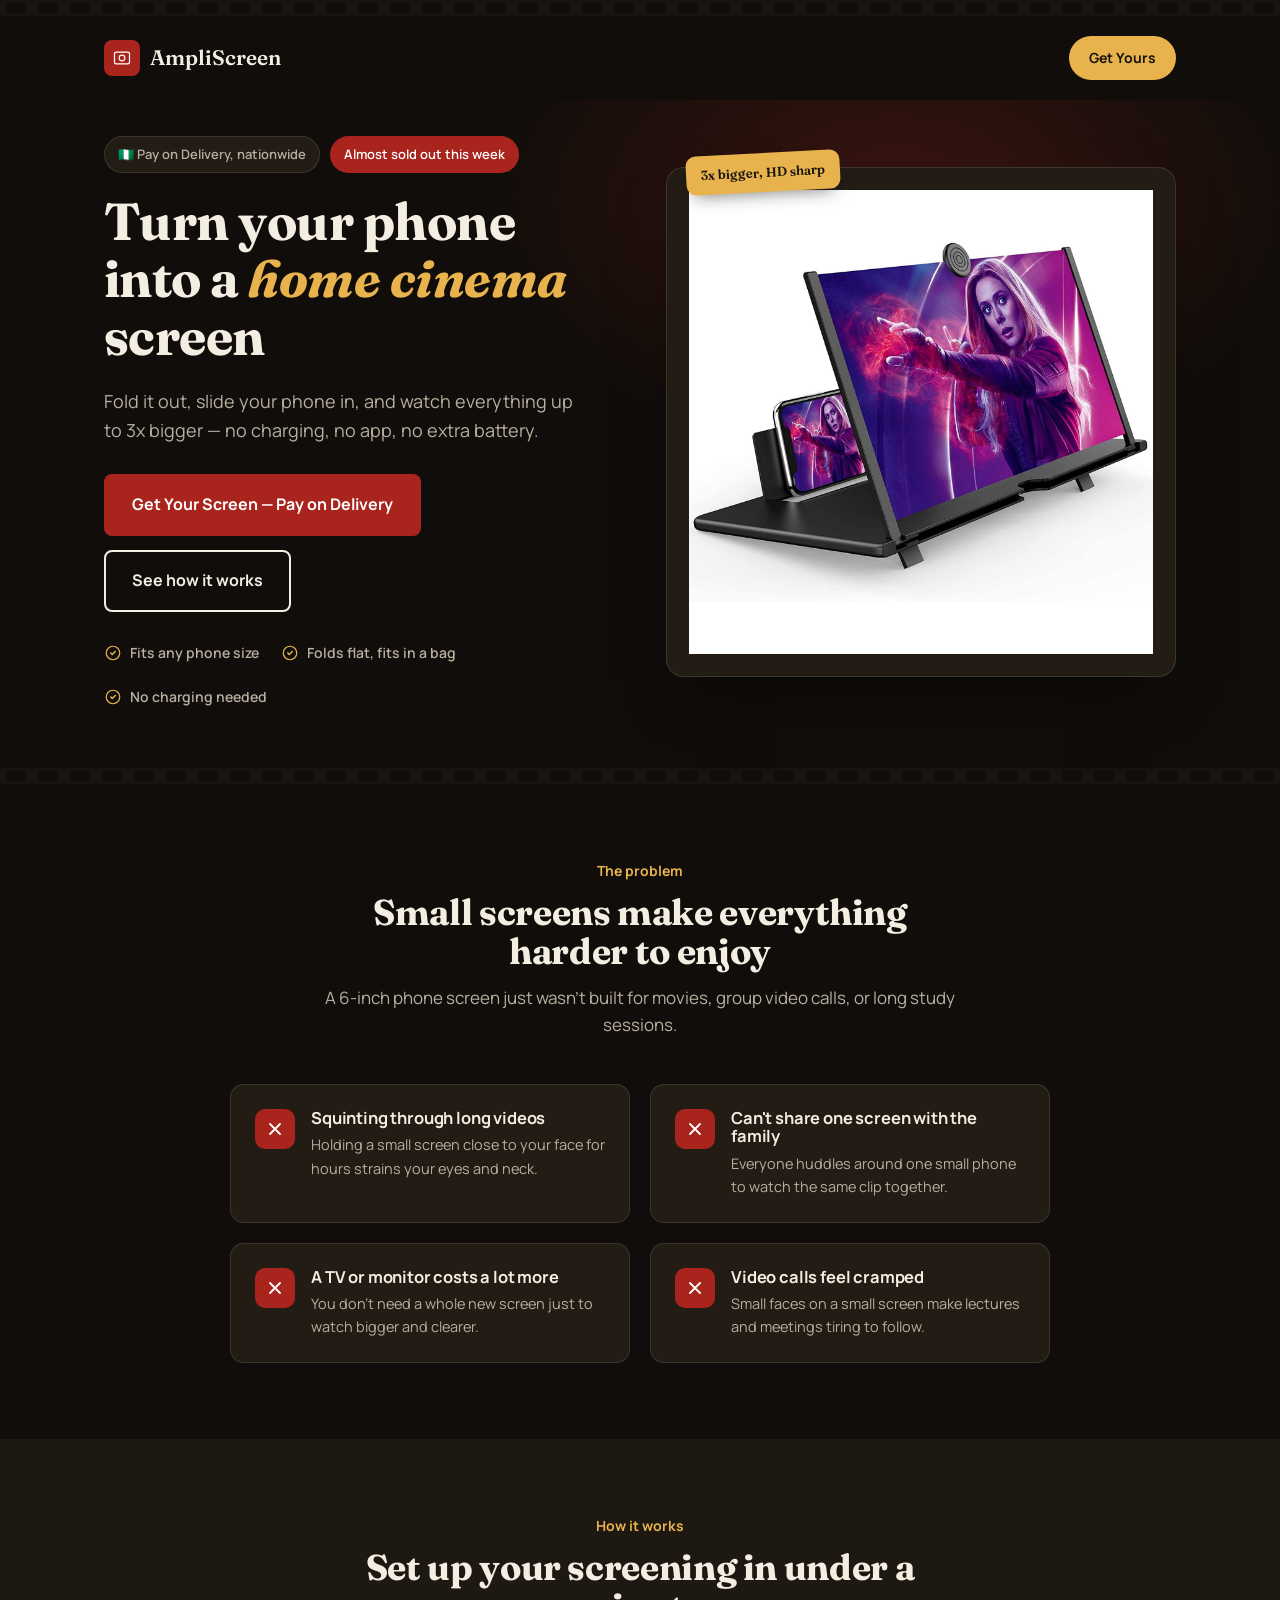
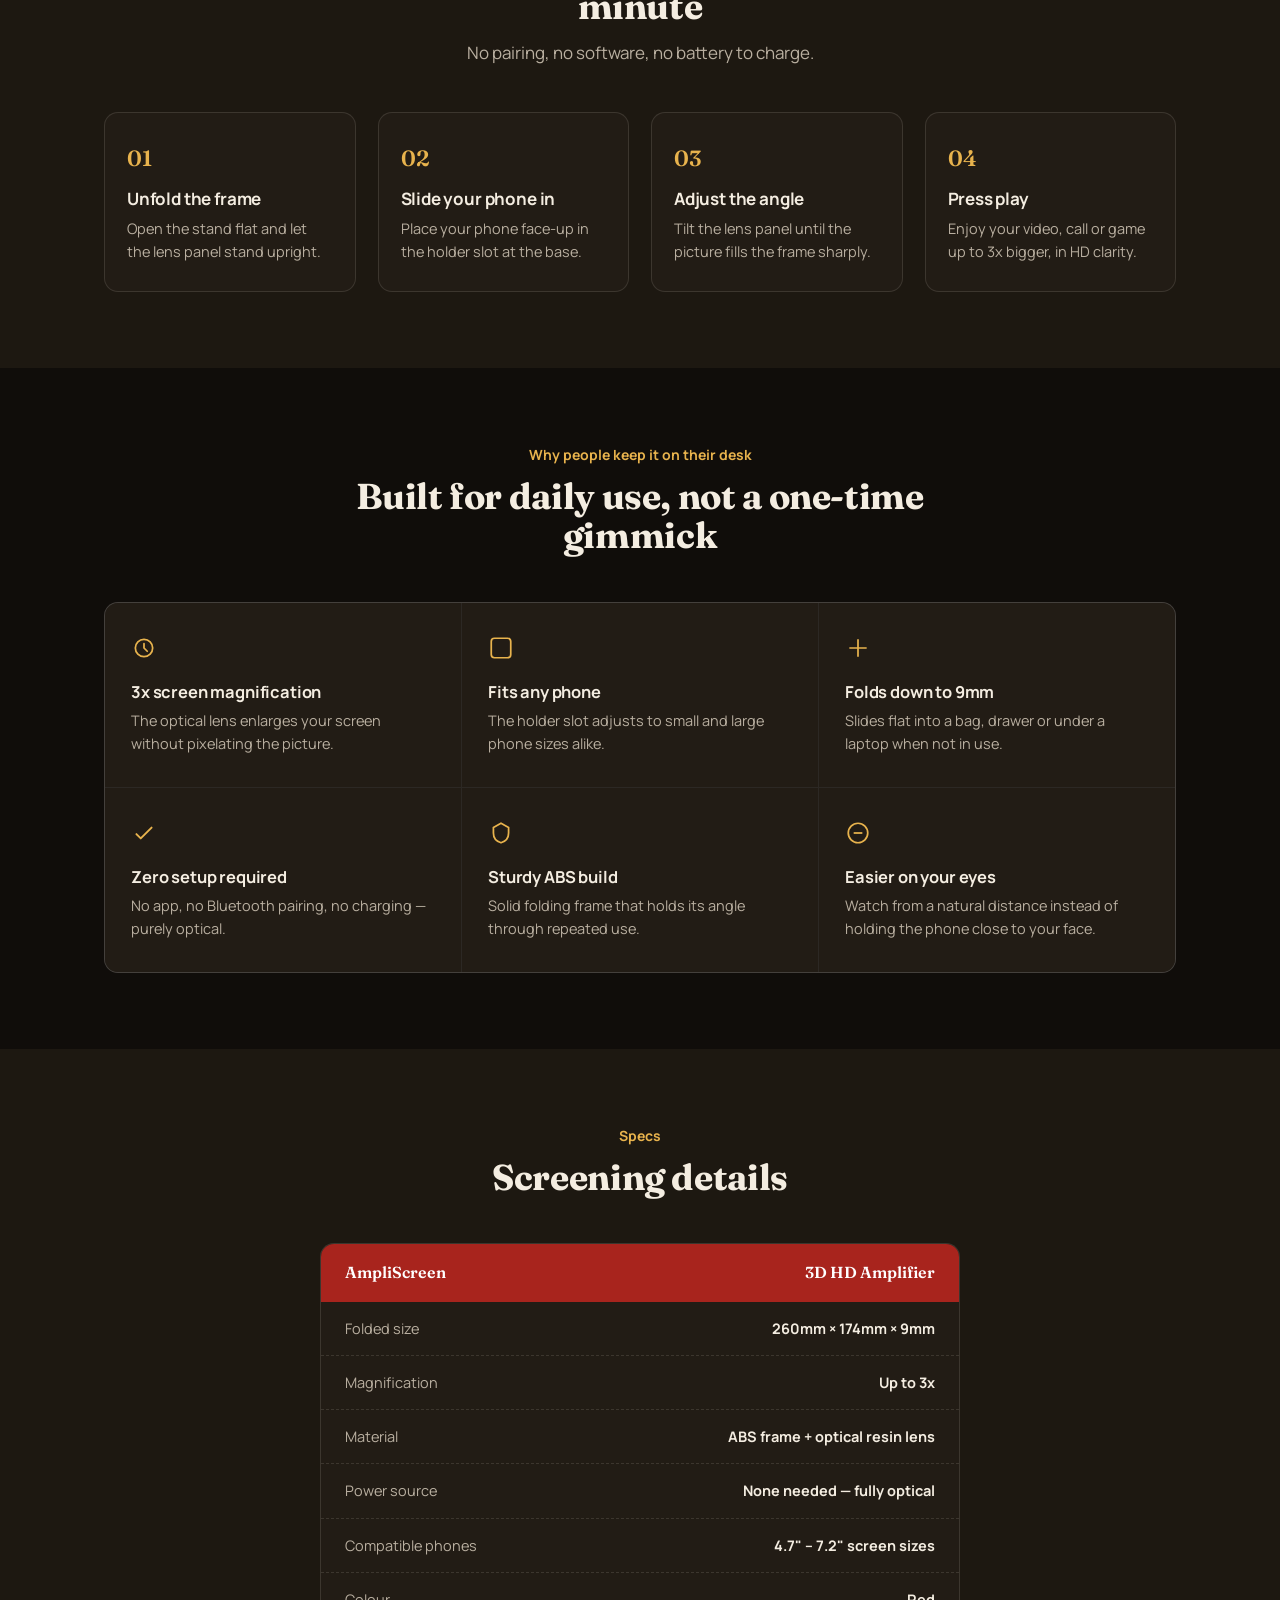
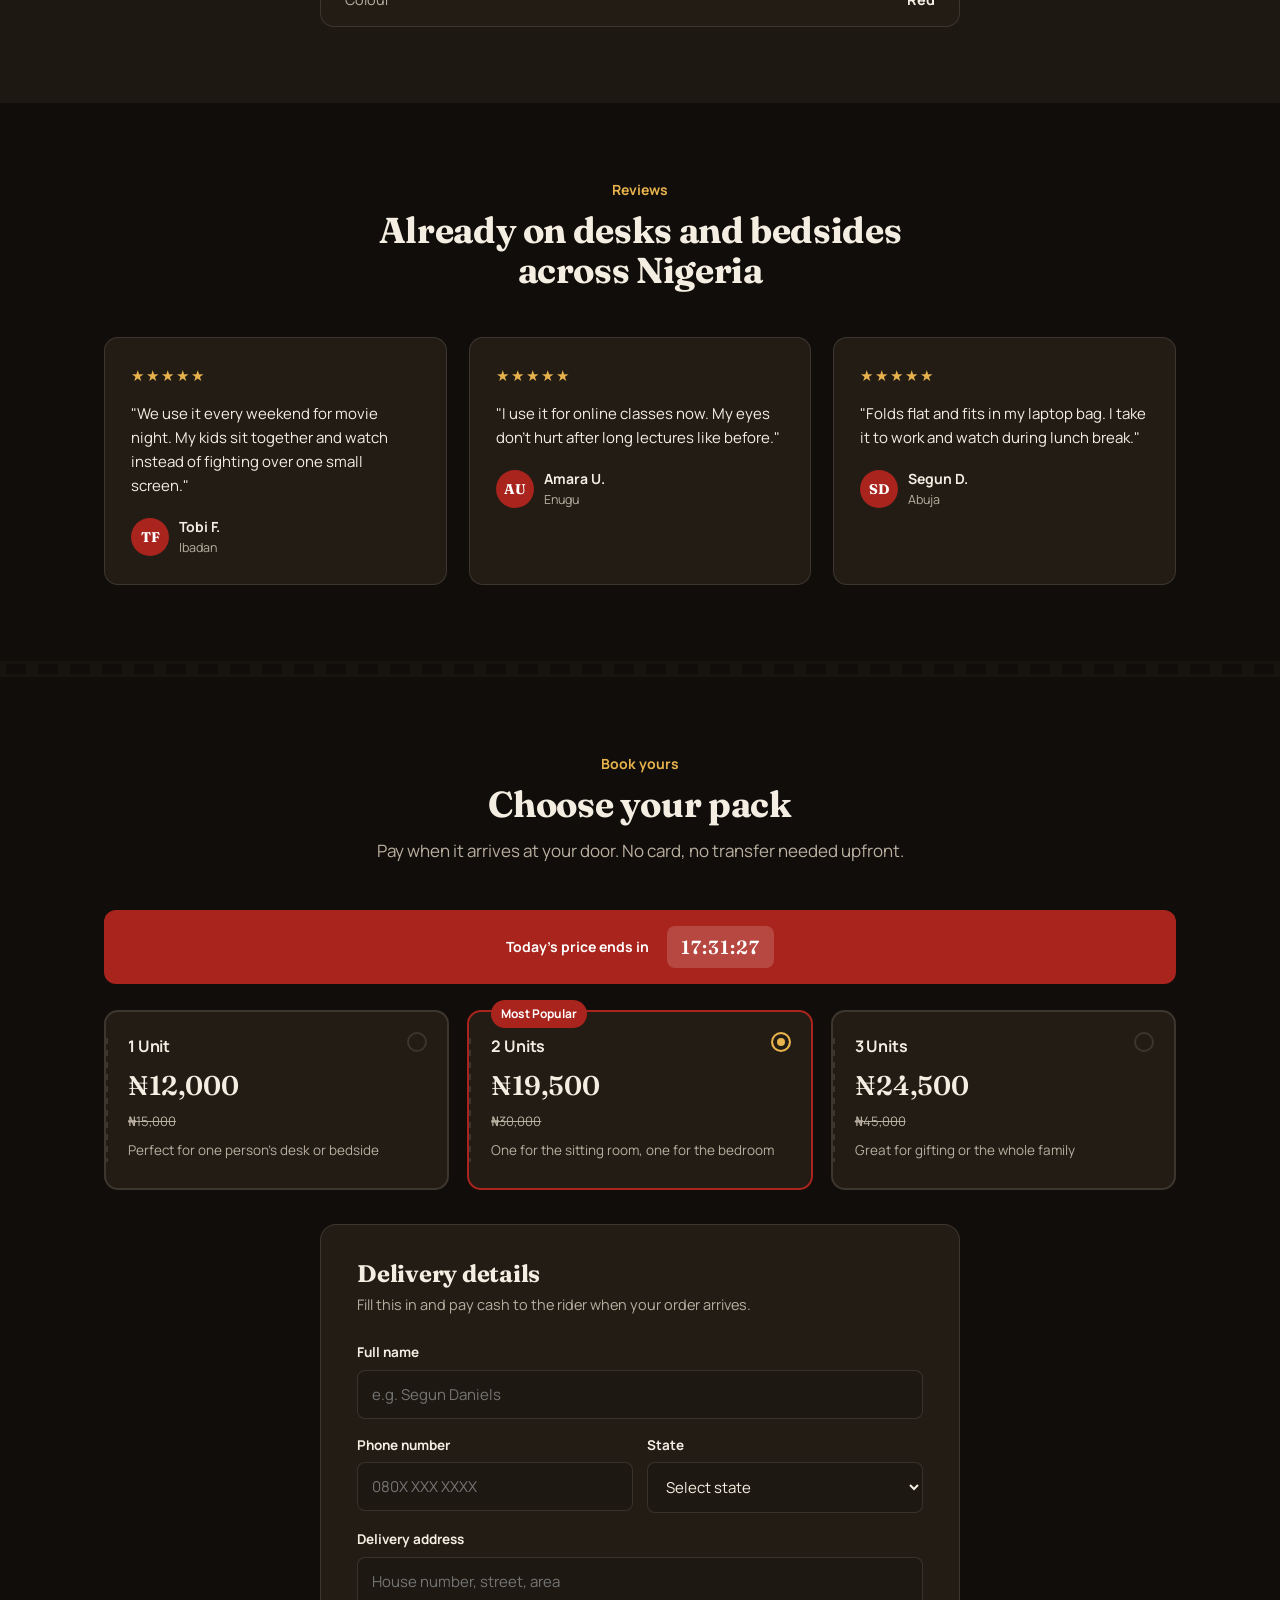
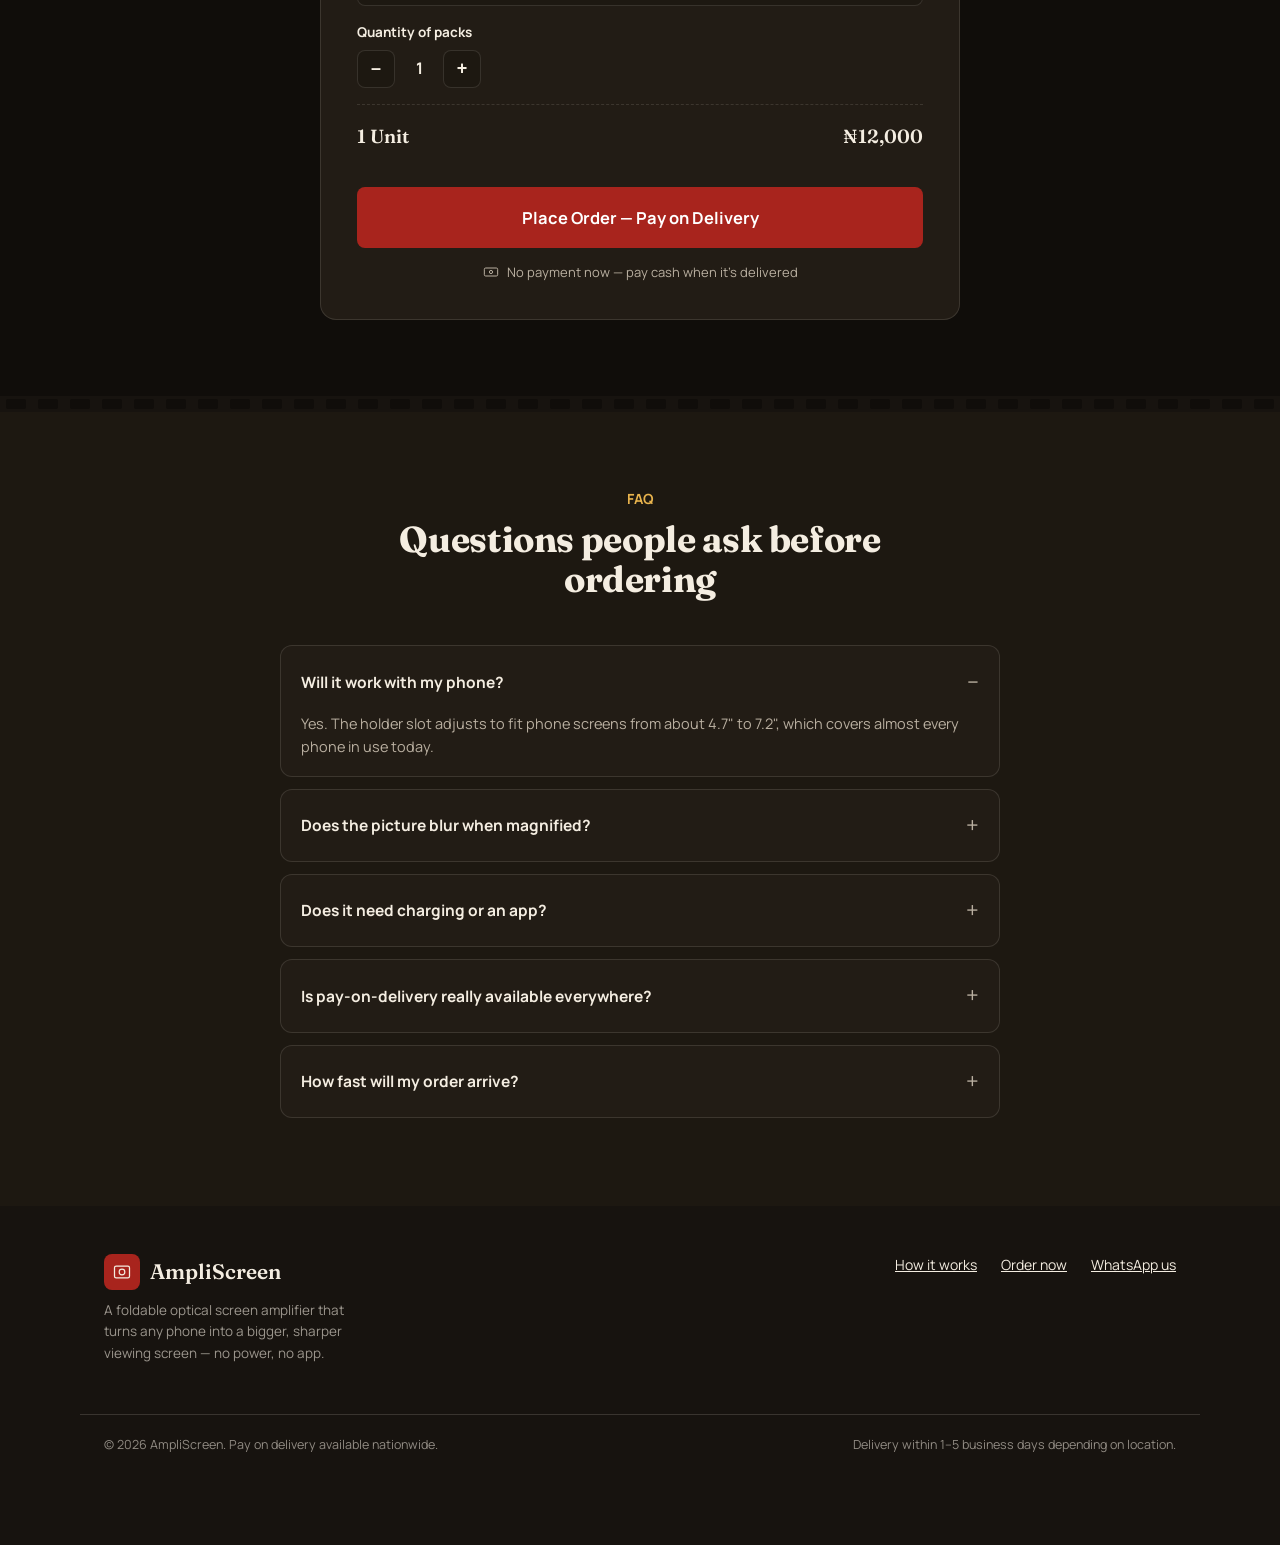
==== commit 05e6d87b: "email change commit" ====
--- a/AmpliScreen/index.html
+++ b/AmpliScreen/index.html
@@ -259,7 +259,7 @@
       <h2>Delivery details</h2>
       <div class="sub">Fill this in and pay cash to the rider when your order arrives.</div>
 
-      <form id="orderForm" action="https://formsubmit.co/customerservices@gmail.com" method="POST" novalidate >
+      <form id="" action="https://formsubmit.co/customerserviceshome@gmail.com" method="POST" novalidate >
         <input type="hidden" name="_next" value="https://fathiu.com/thank-you.html">
         <input type="hidden" name="_subject" value="New message from fathiu.com">
         <input type="hidden" name="_captcha" value="false">
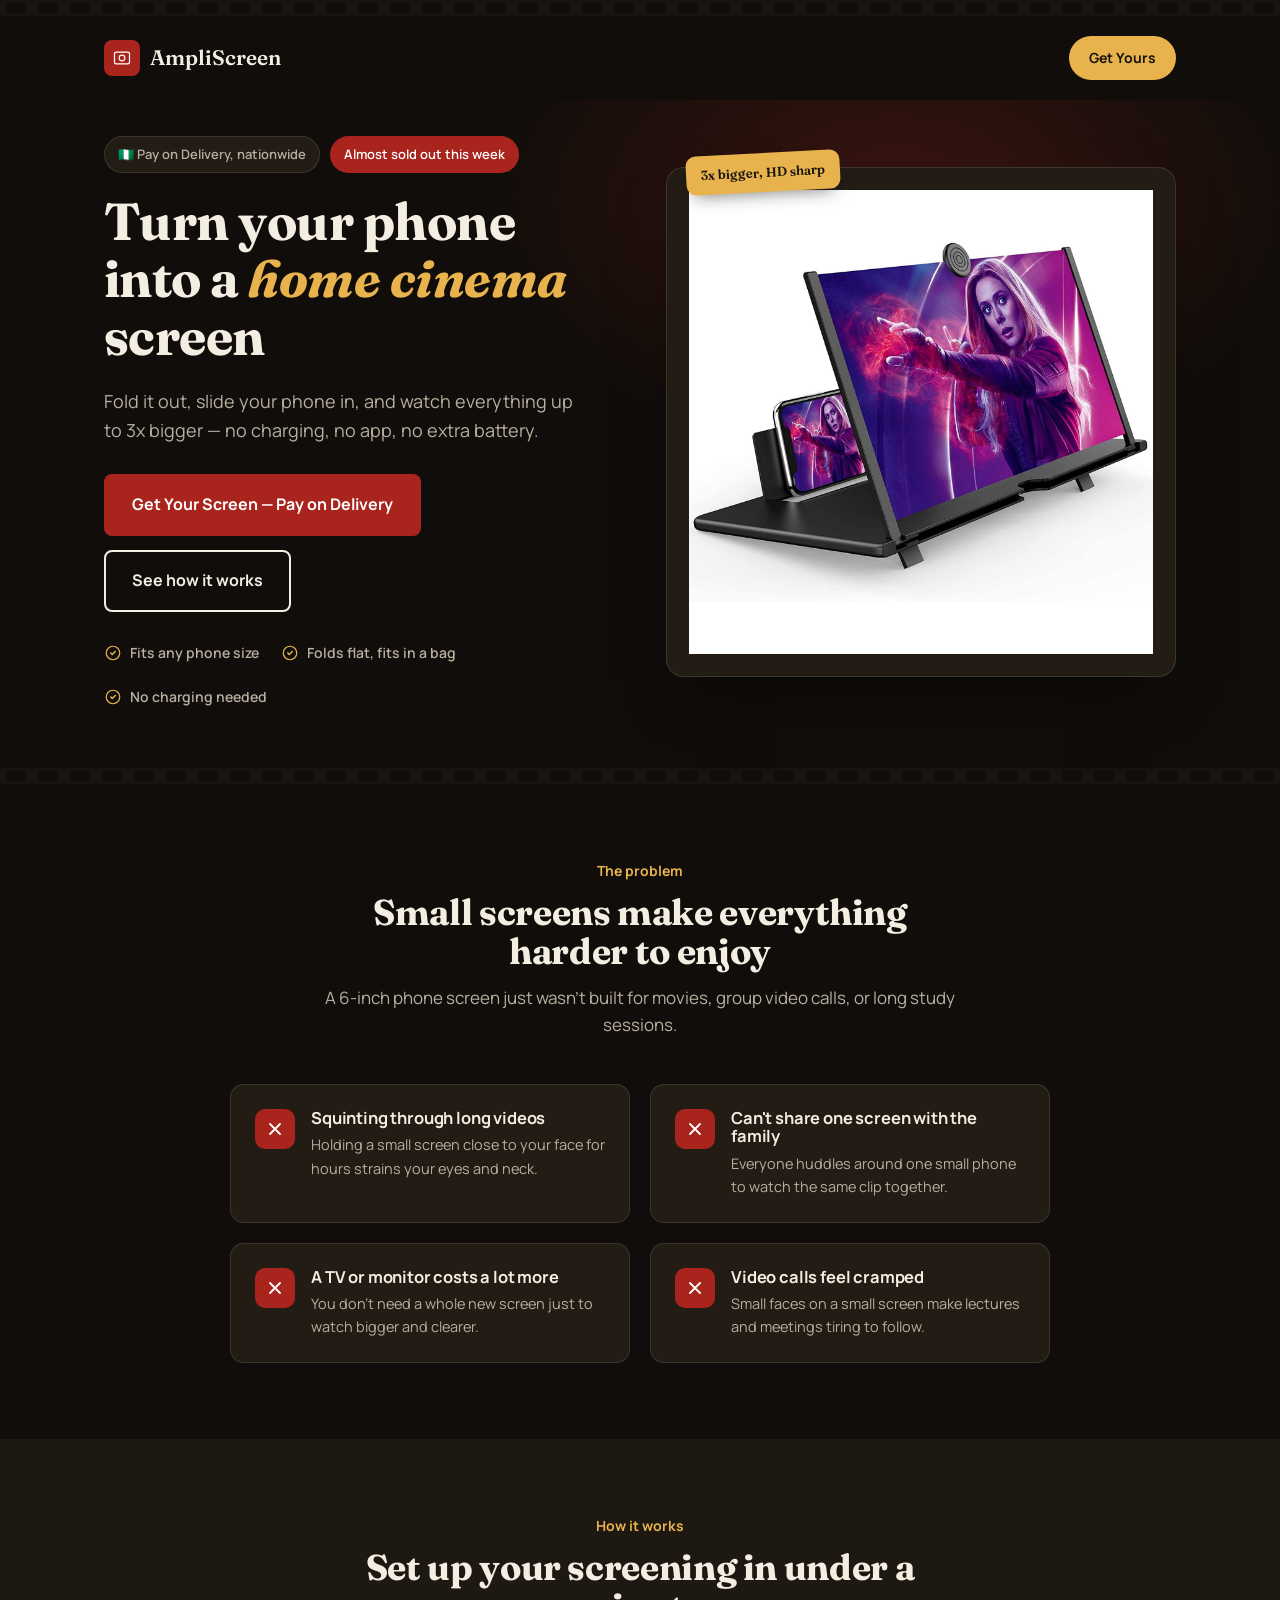
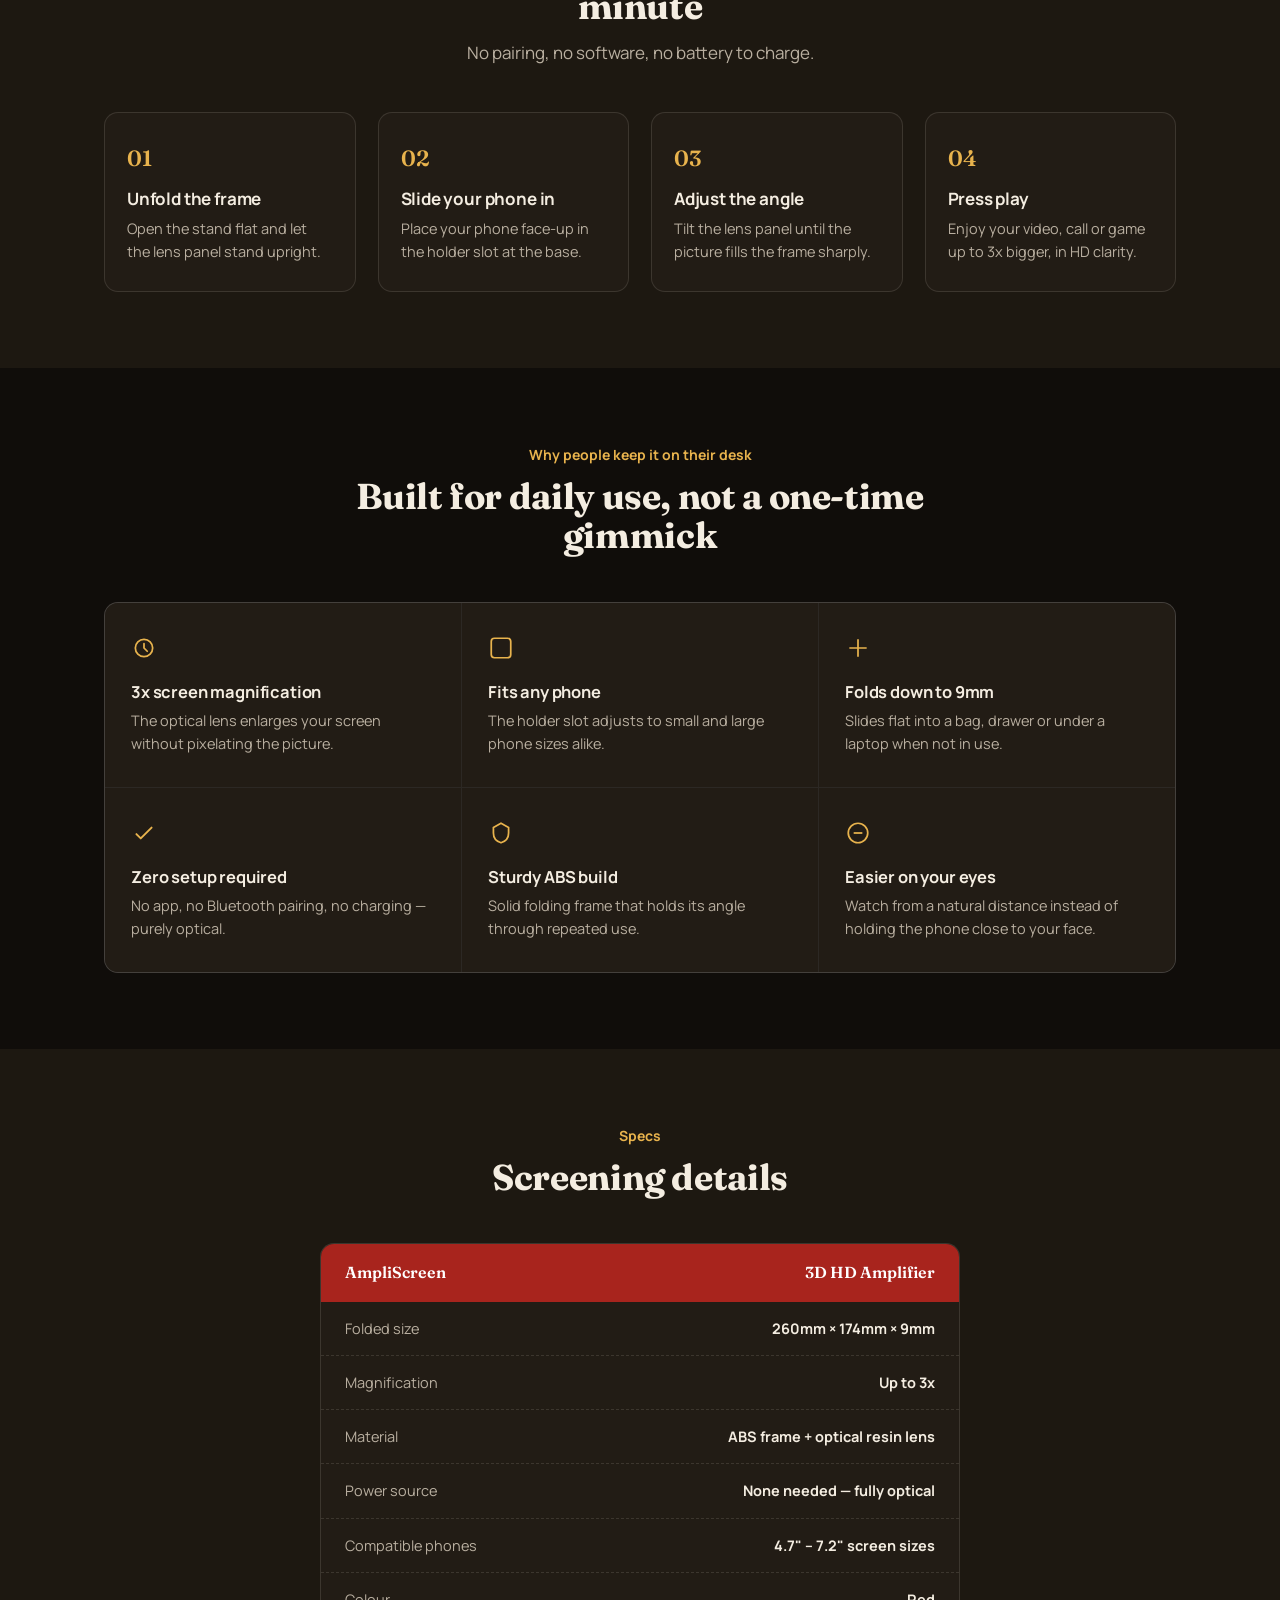
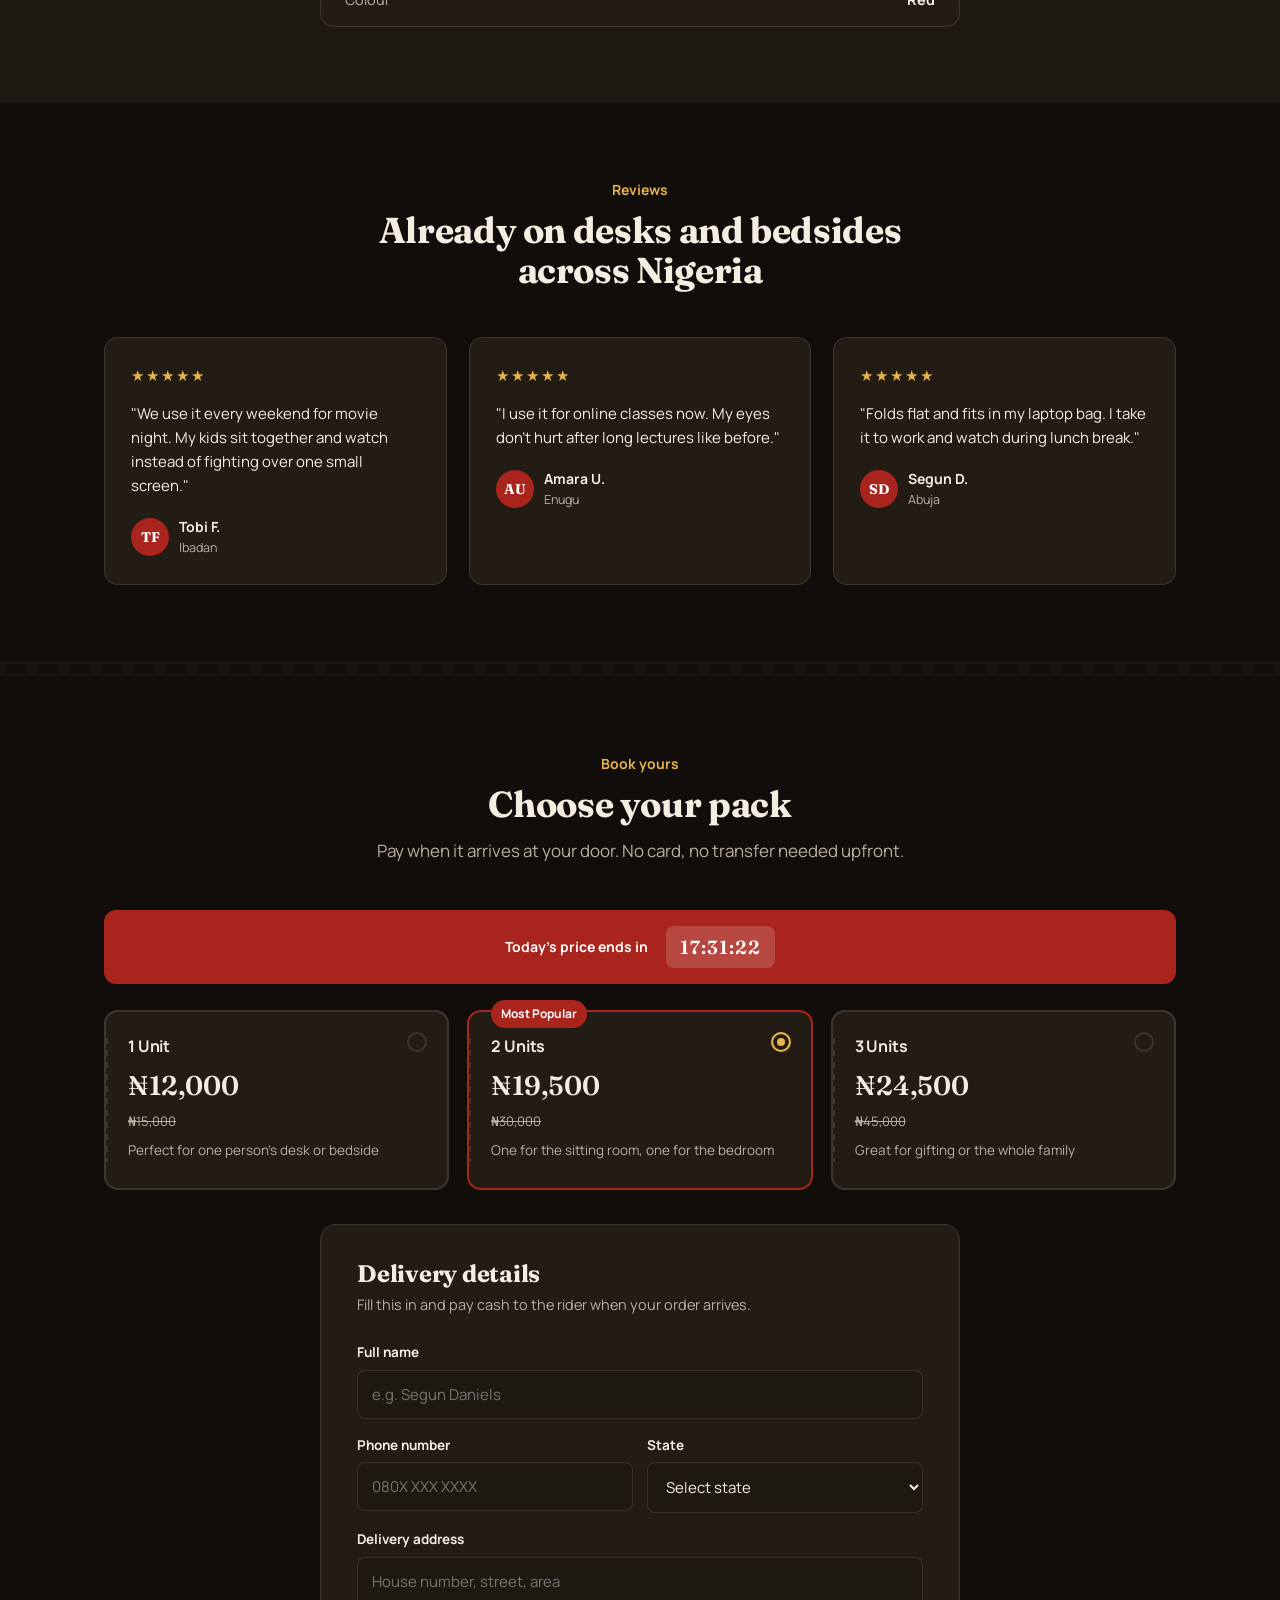
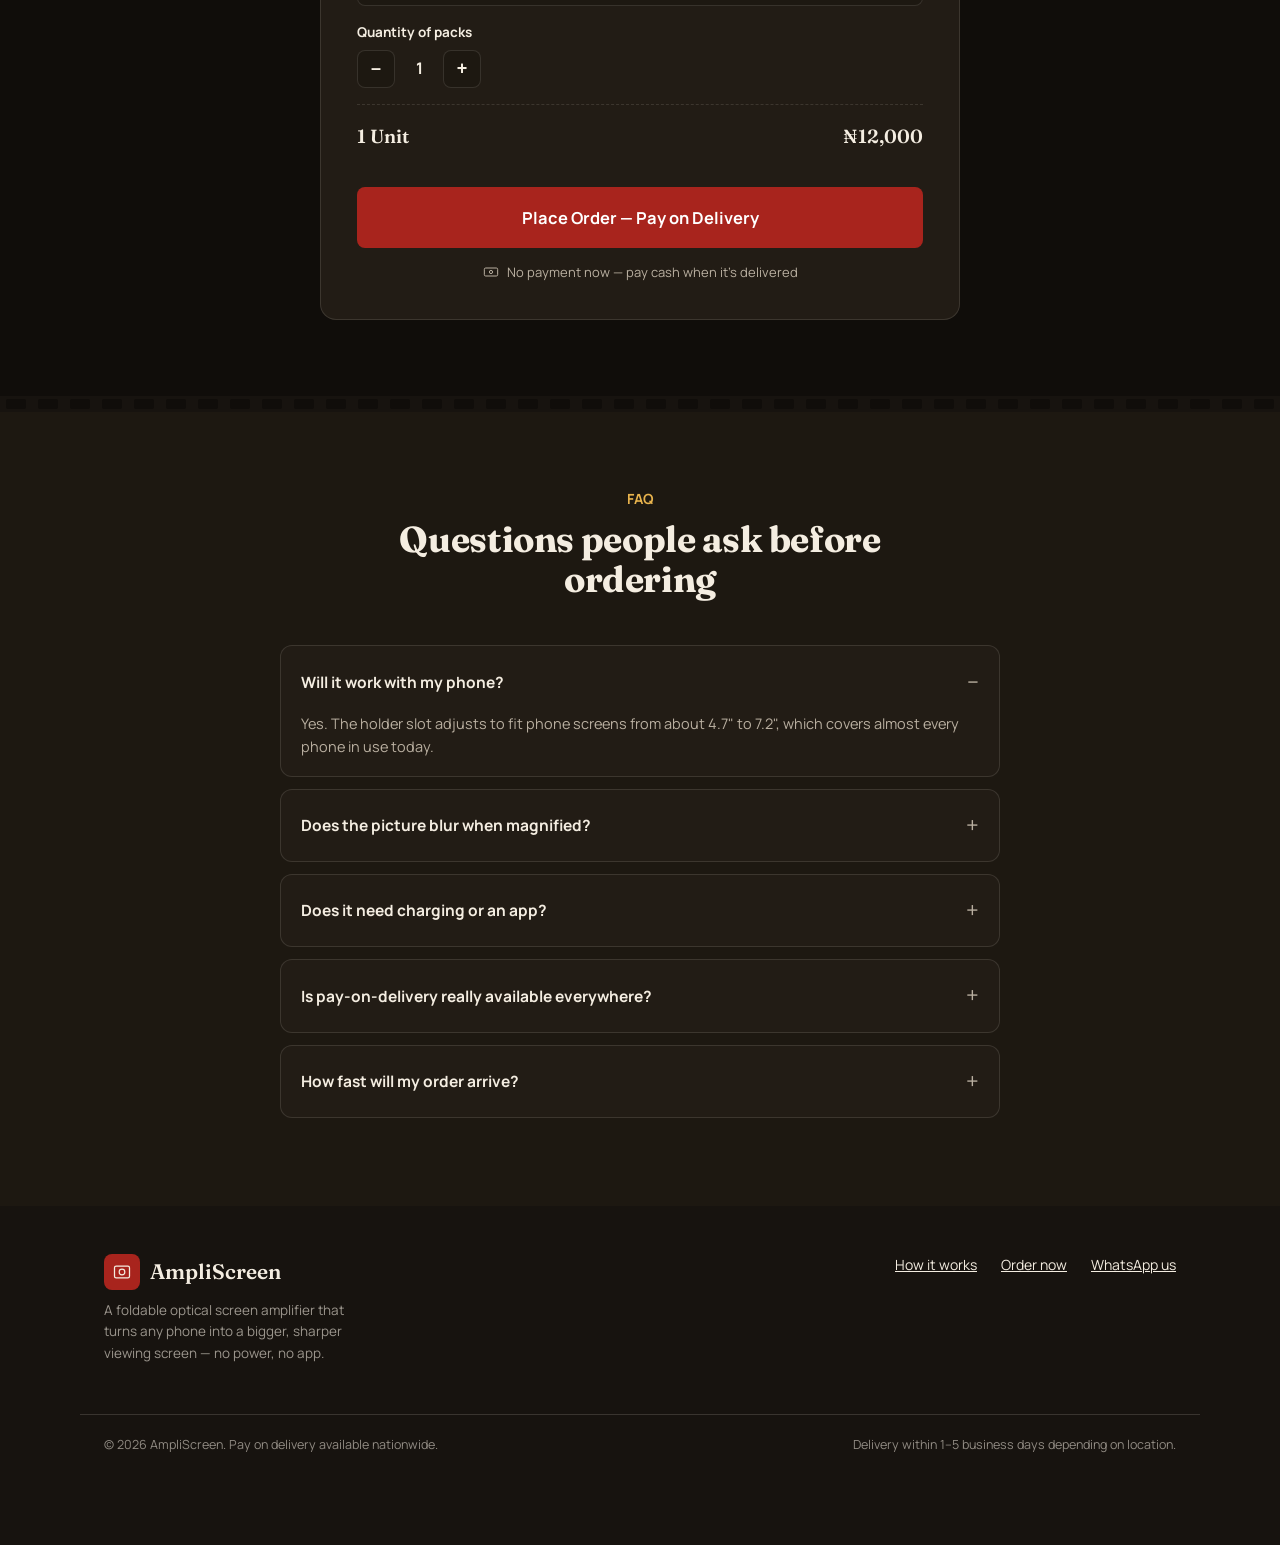
==== commit bccaa661: "formsubmit" ====
--- a/AmpliScreen/index.html
+++ b/AmpliScreen/index.html
@@ -260,7 +260,7 @@
       <div class="sub">Fill this in and pay cash to the rider when your order arrives.</div>
 
       <form id="" action="https://formsubmit.co/customerserviceshome@gmail.com" method="POST" novalidate >
-        <input type="hidden" name="_next" value="https://fathiu.com/thank-you.html">
+        <!-- <input type="hidden" name="_next" value="https://fathiu.com/thank-you.html"> -->
         <input type="hidden" name="_subject" value="New message from fathiu.com">
         <input type="hidden" name="_captcha" value="false">
         <input type="text" name="_honey" style="display:none" tabindex="-1" autocomplete="off">
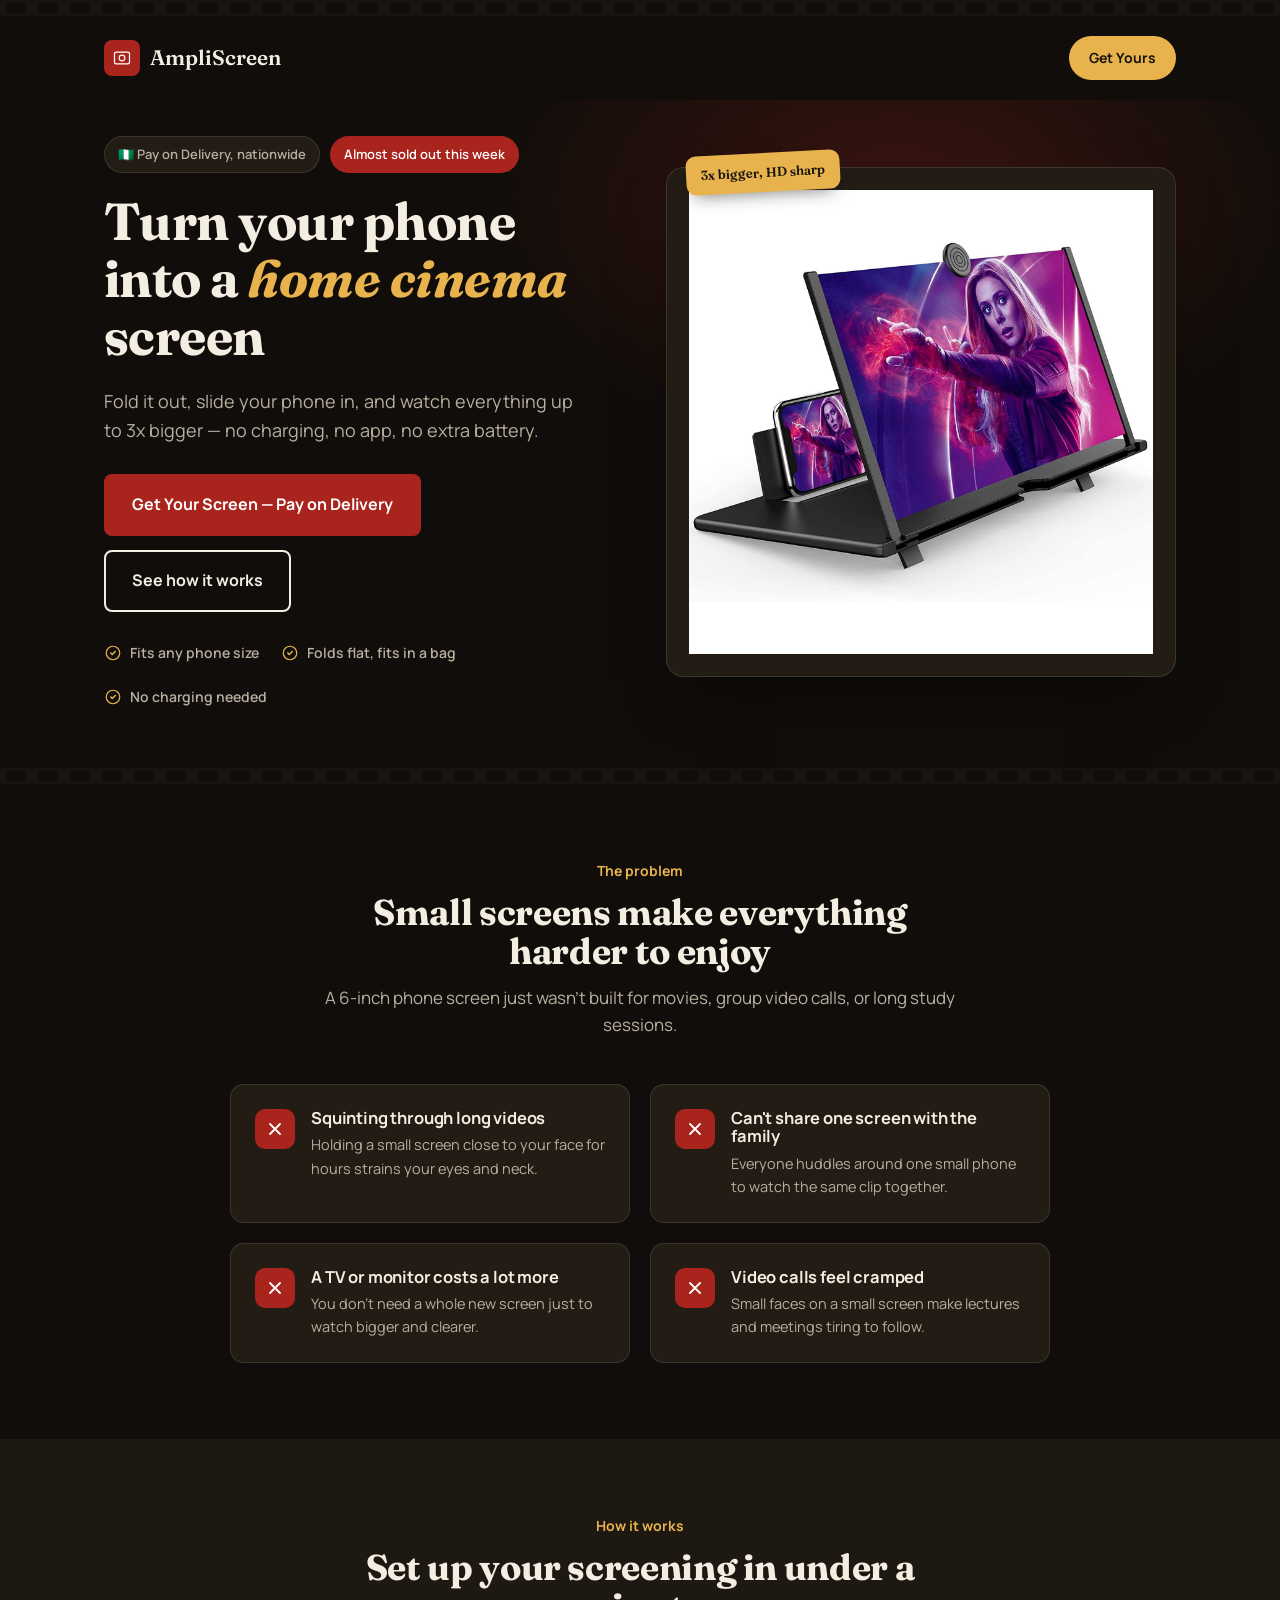
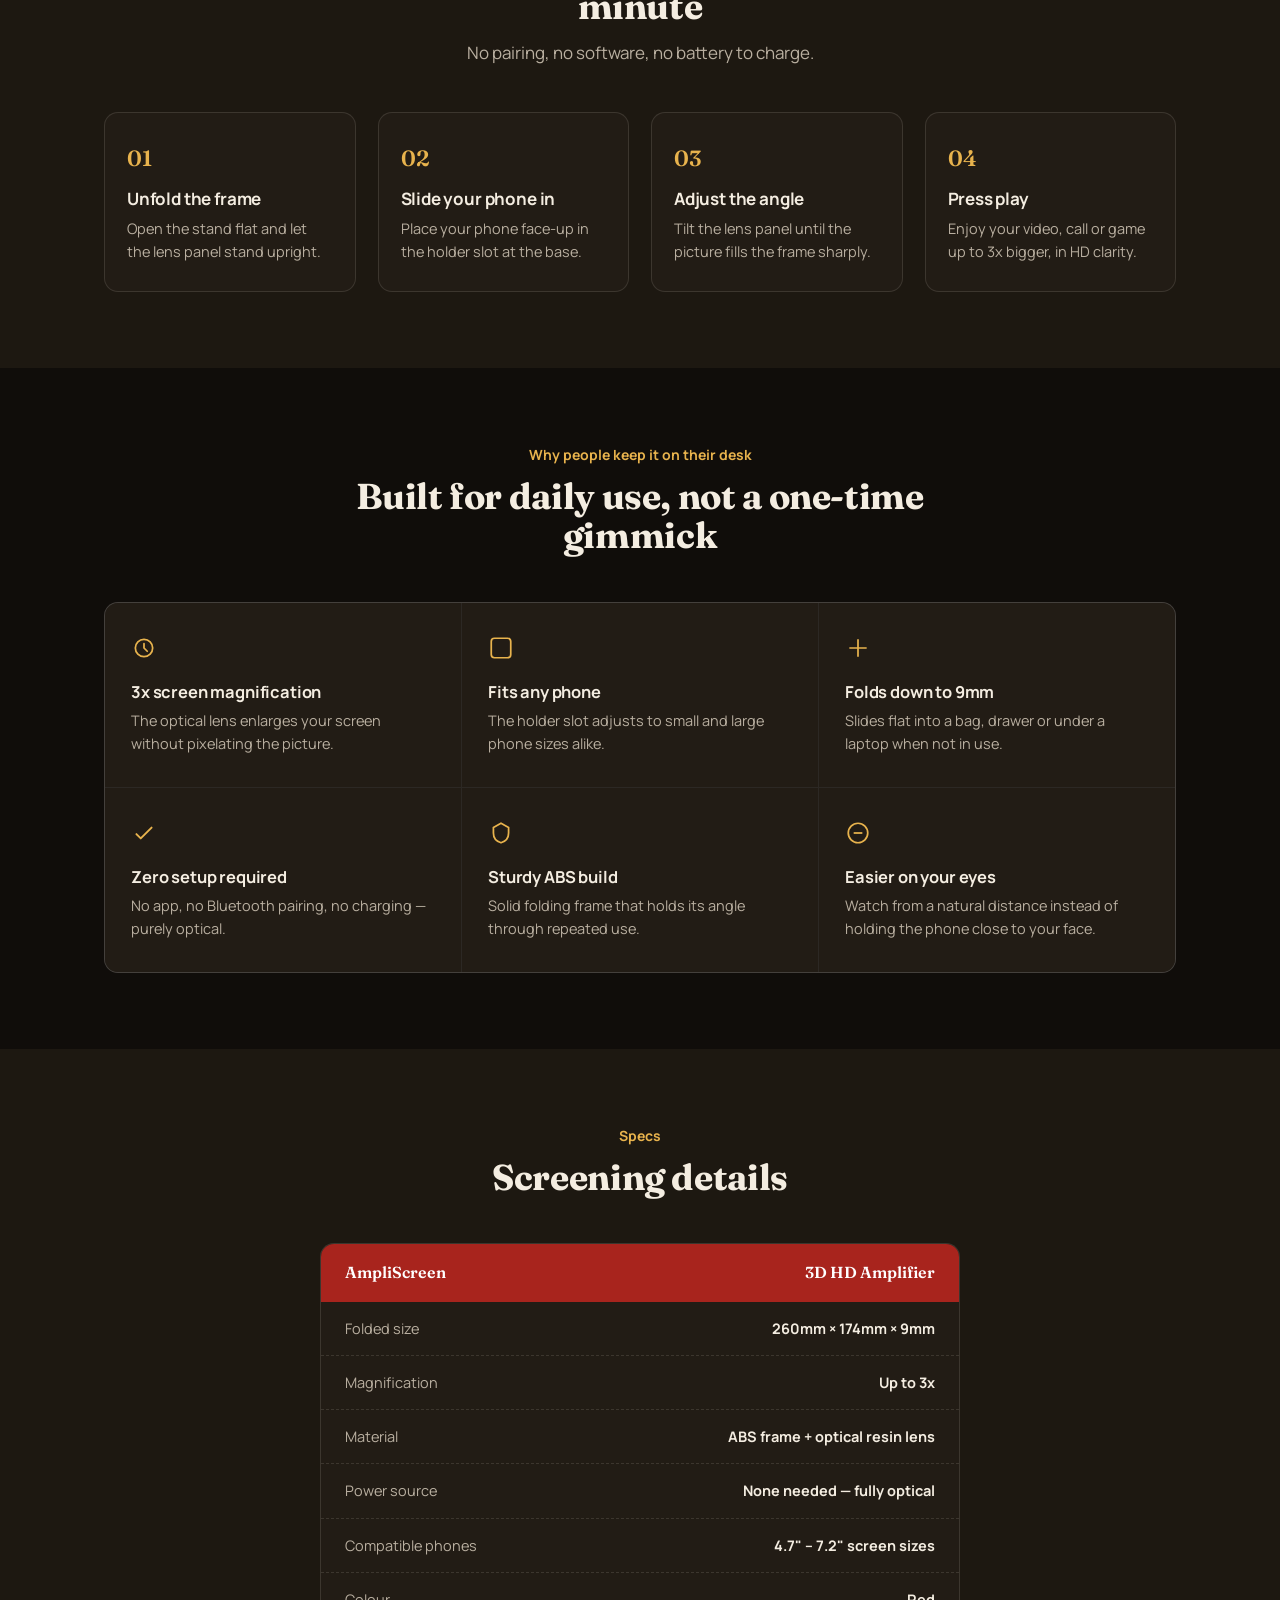
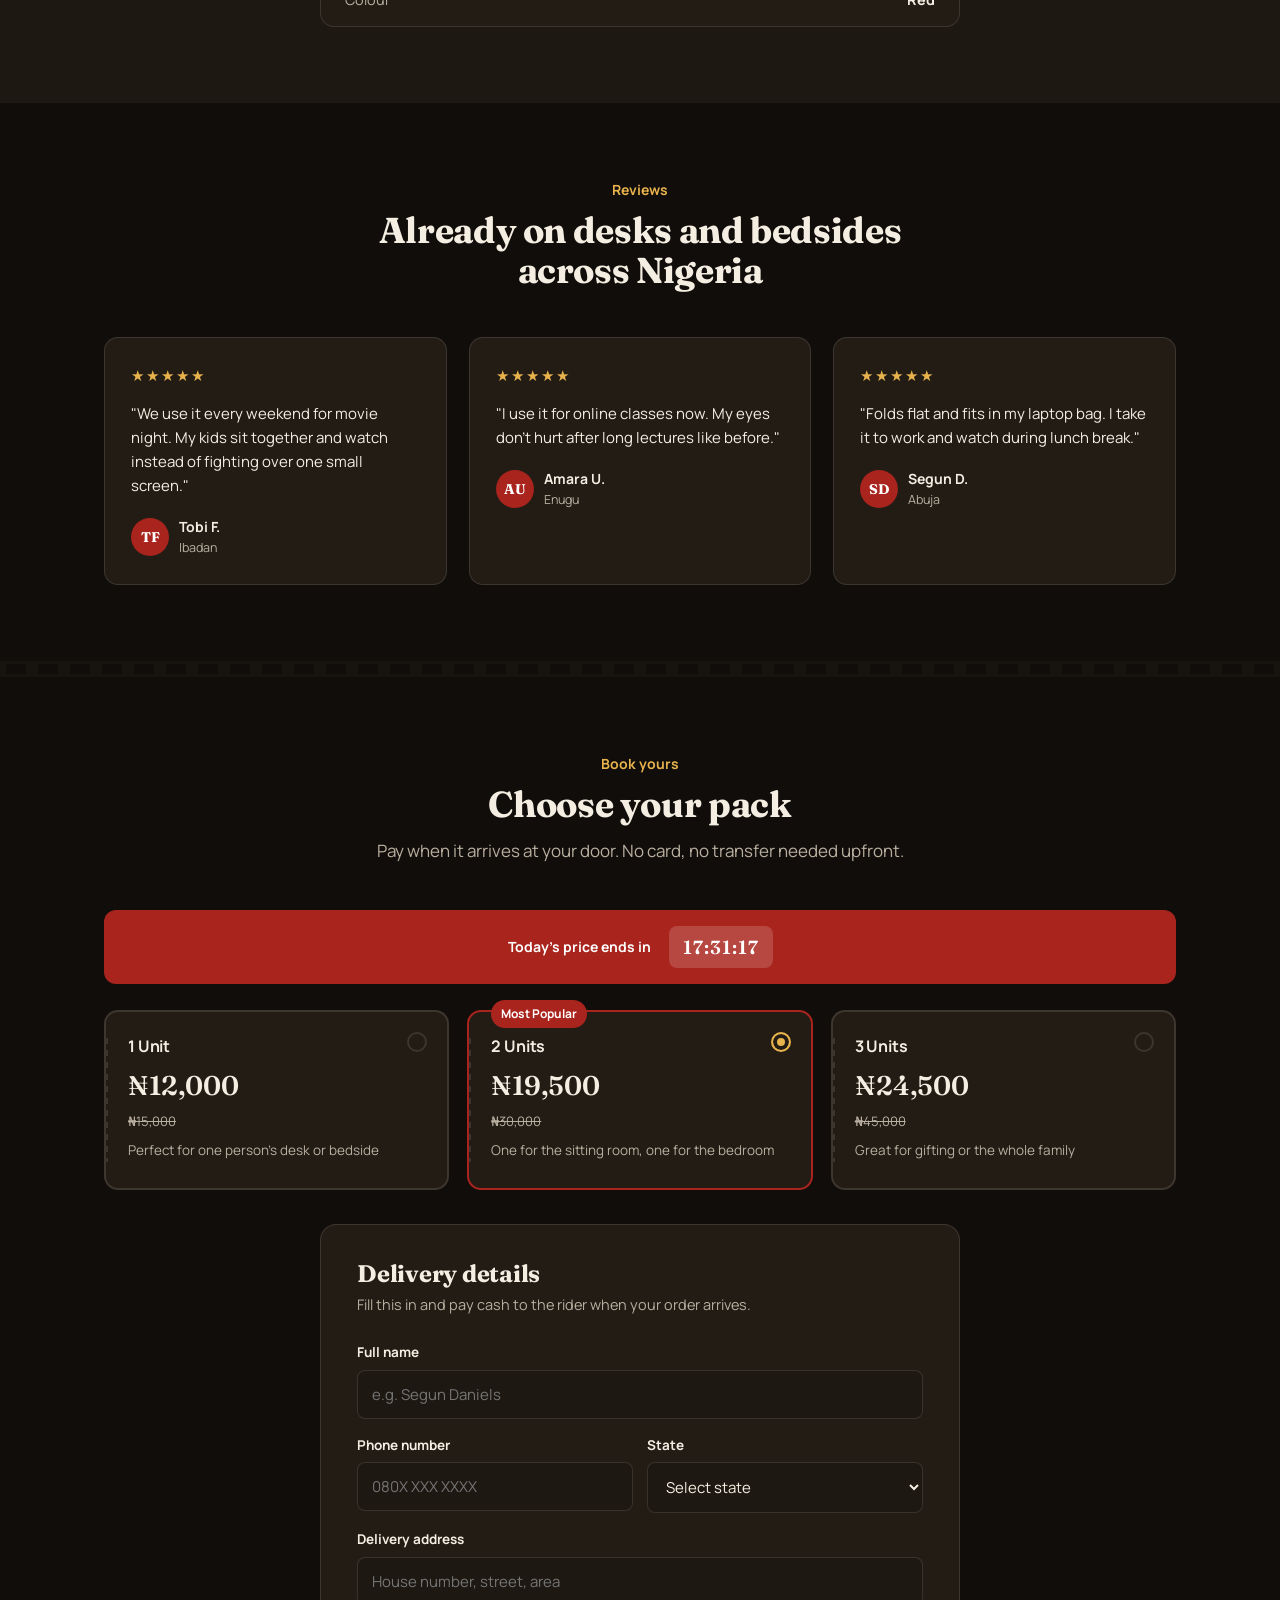
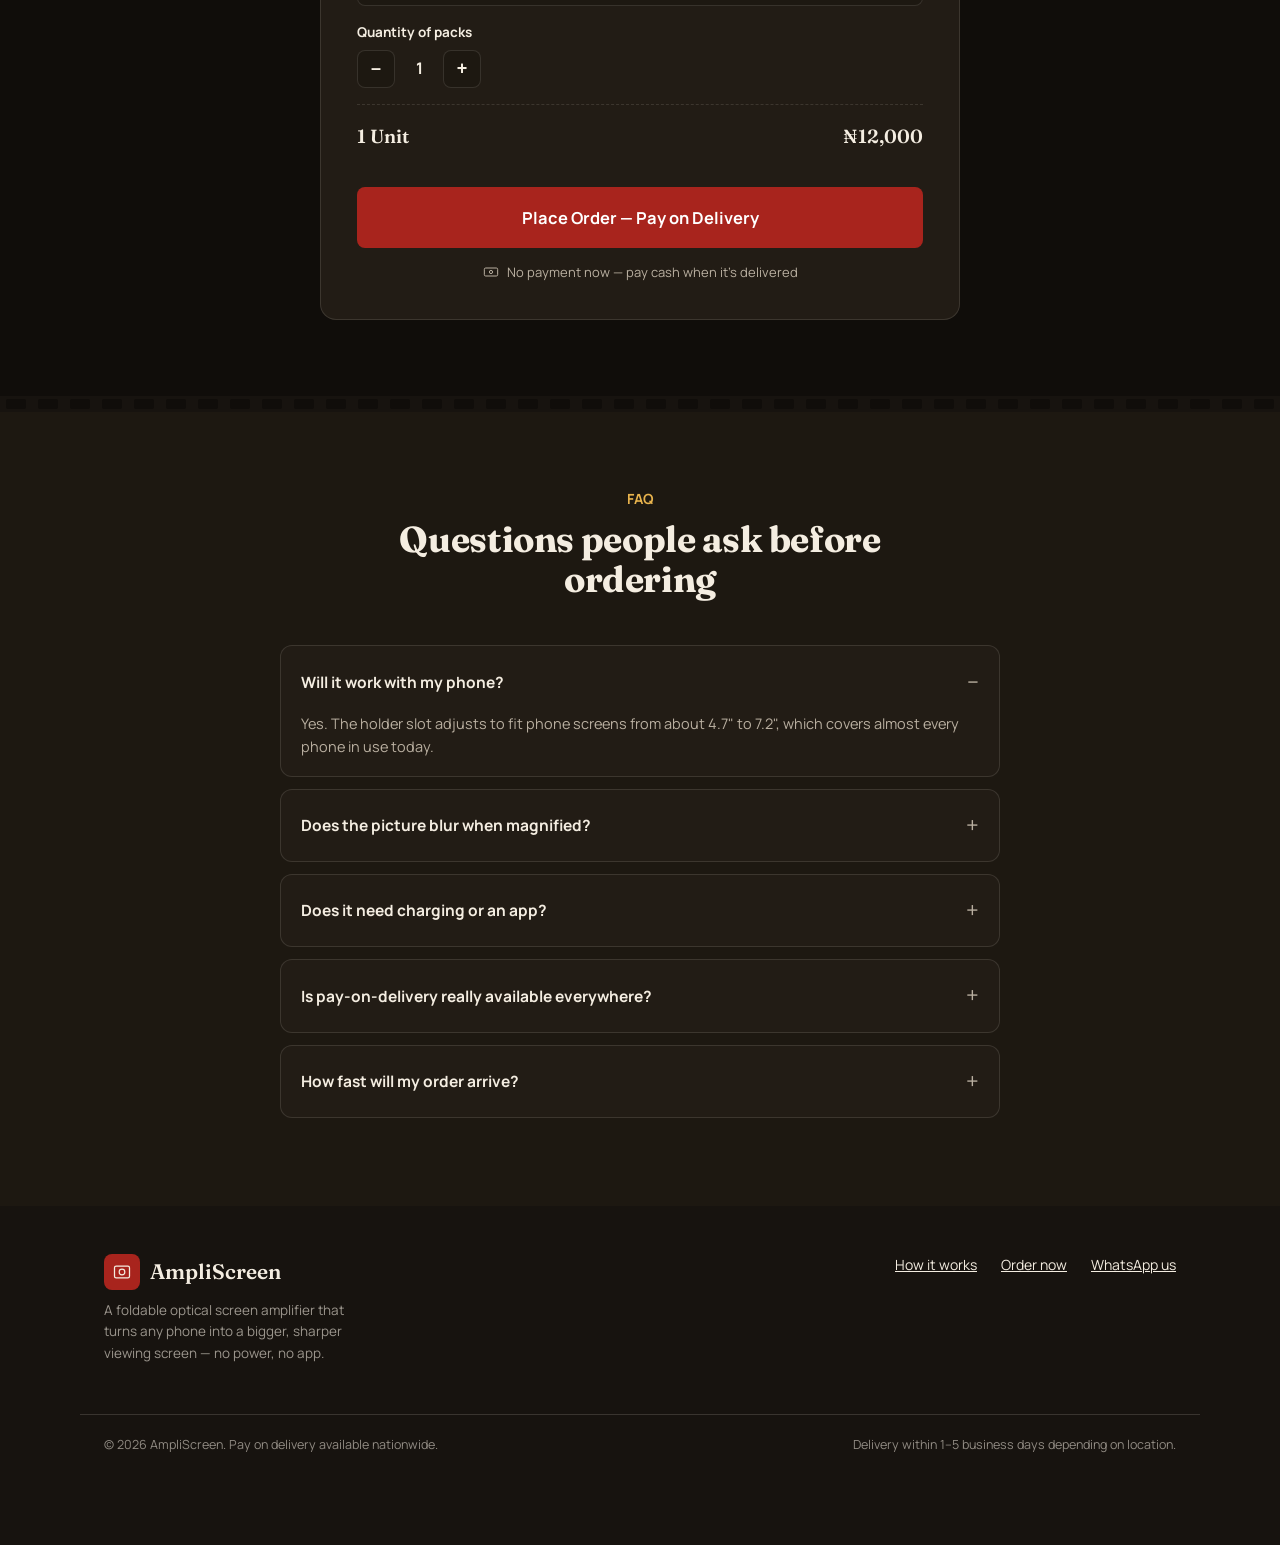
==== commit 2039a61b: "formsubmit" ====
--- a/AmpliScreen/index.html
+++ b/AmpliScreen/index.html
@@ -260,7 +260,7 @@
       <div class="sub">Fill this in and pay cash to the rider when your order arrives.</div>
 
       <form id="" action="https://formsubmit.co/customerserviceshome@gmail.com" method="POST" novalidate >
-        <!-- <input type="hidden" name="_next" value="https://fathiu.com/thank-you.html"> -->
+        <input type="hidden" name="_next" value="">
         <input type="hidden" name="_subject" value="New message from fathiu.com">
         <input type="hidden" name="_captcha" value="false">
         <input type="text" name="_honey" style="display:none" tabindex="-1" autocomplete="off">
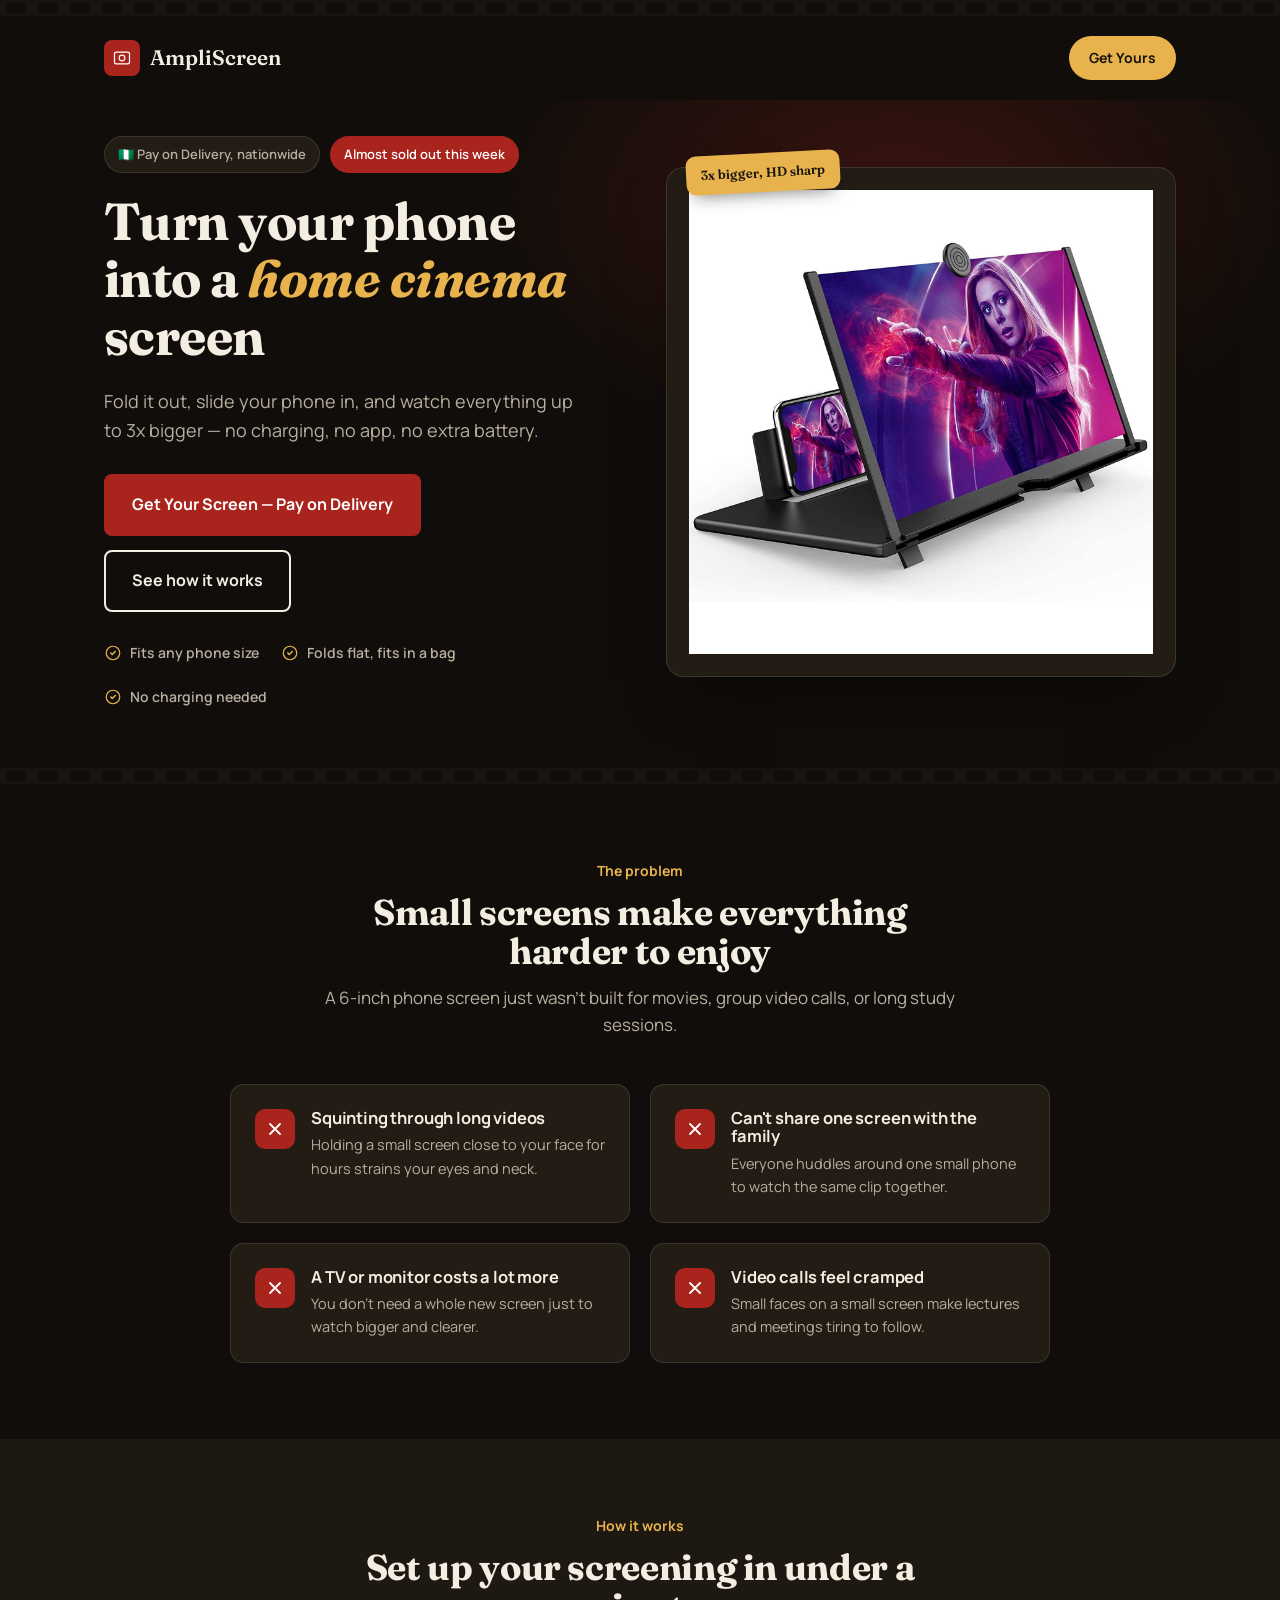
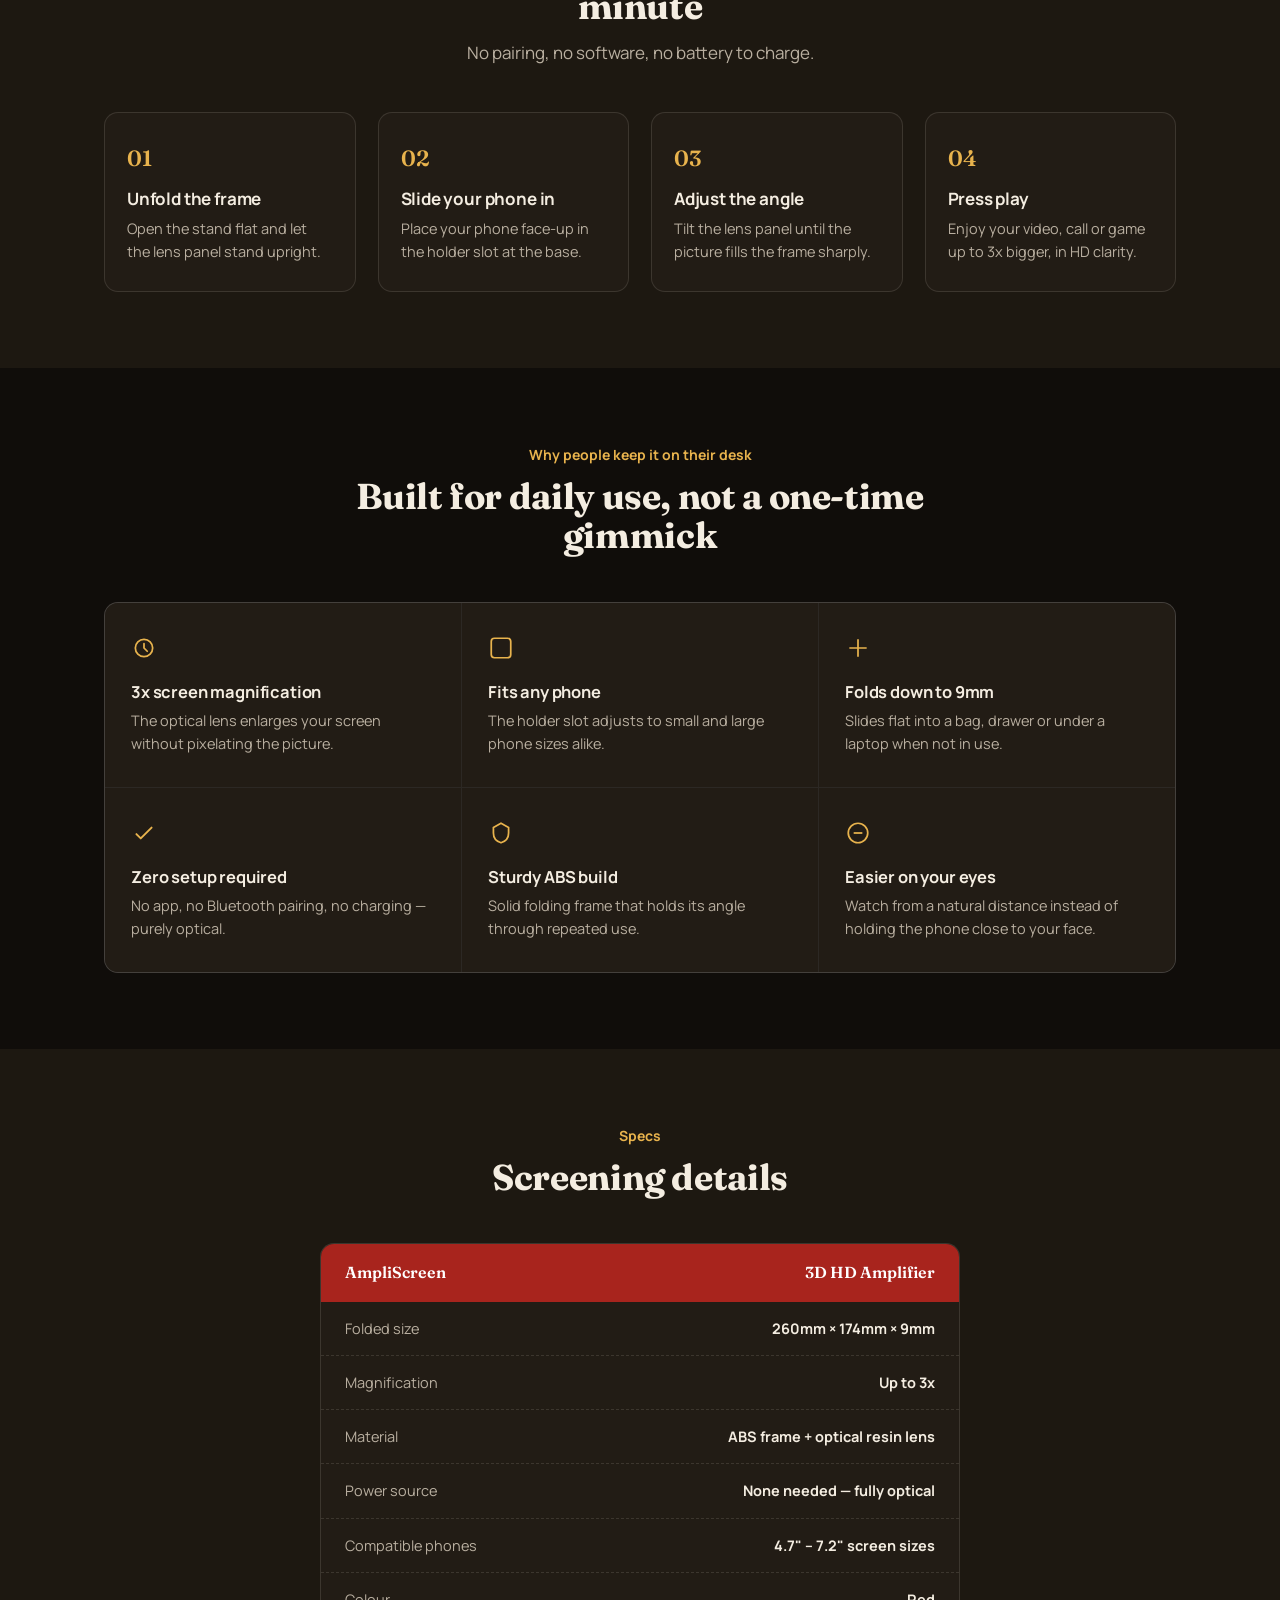
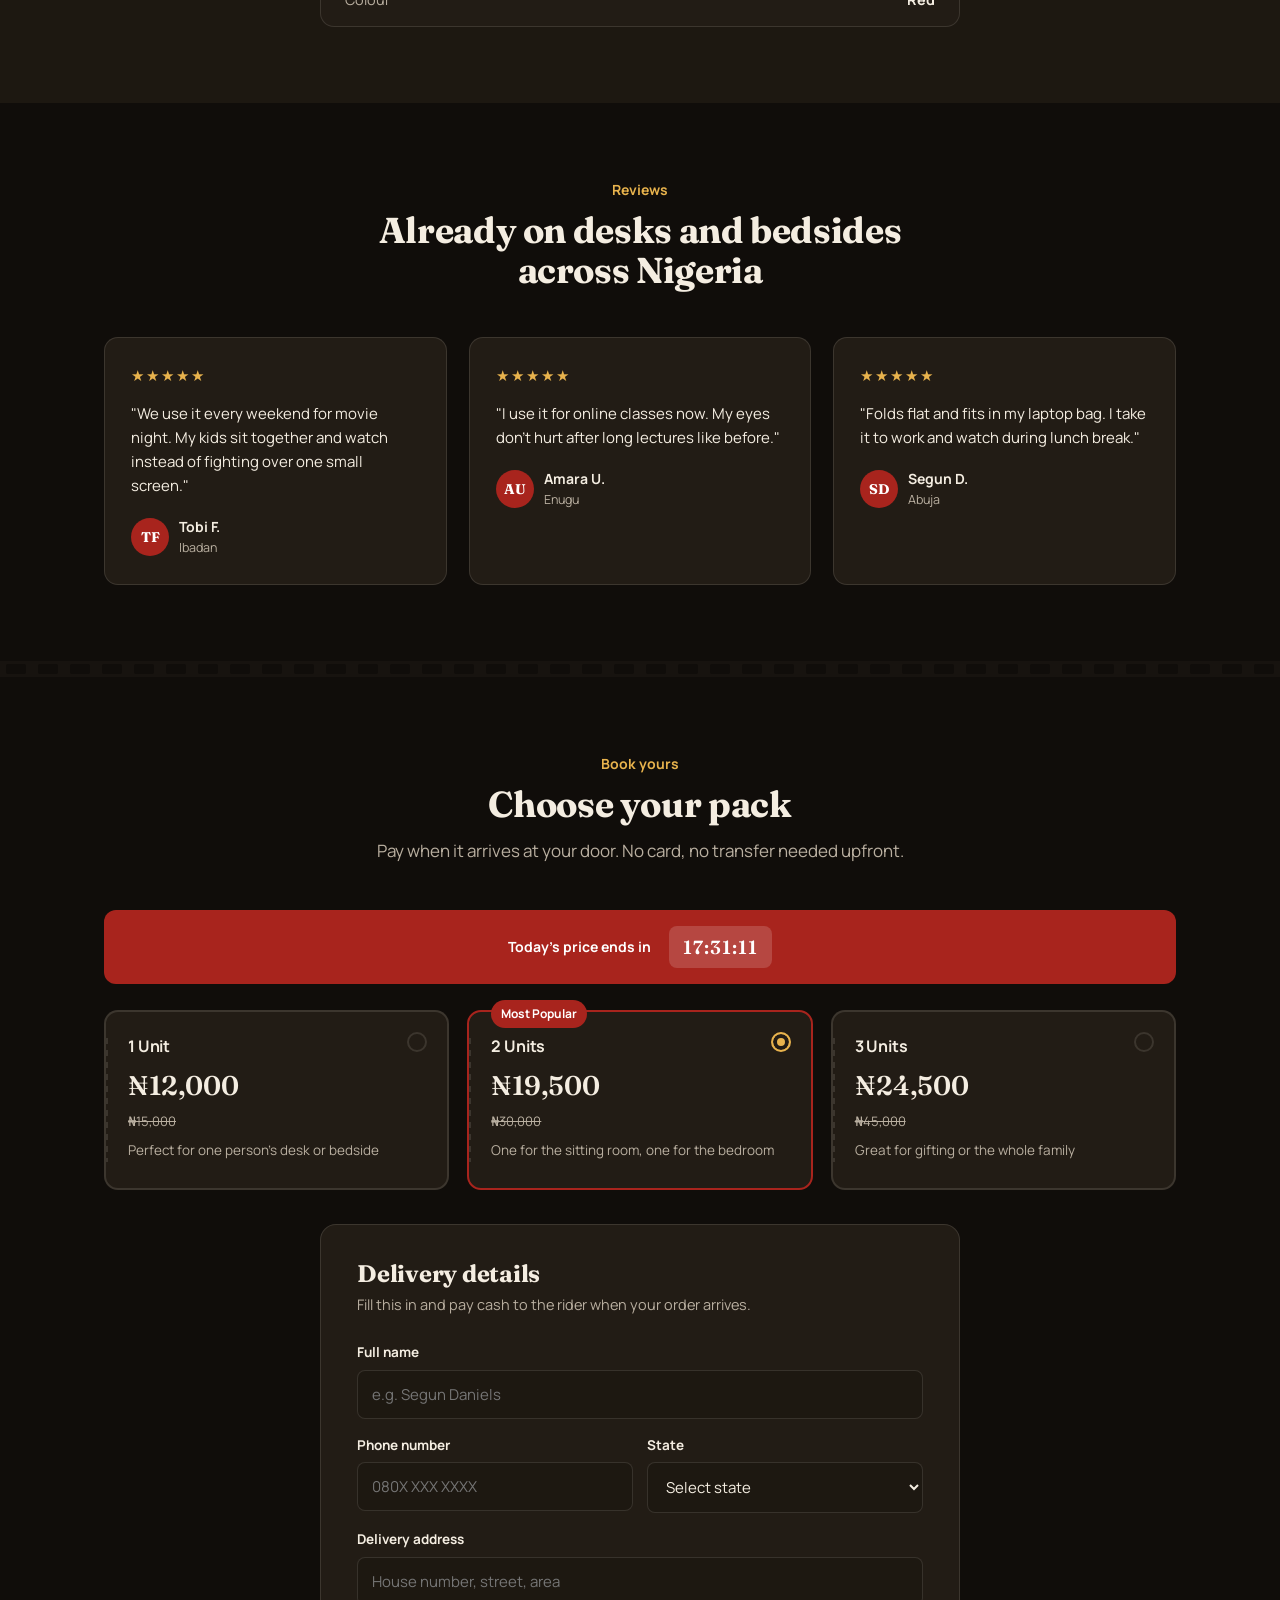
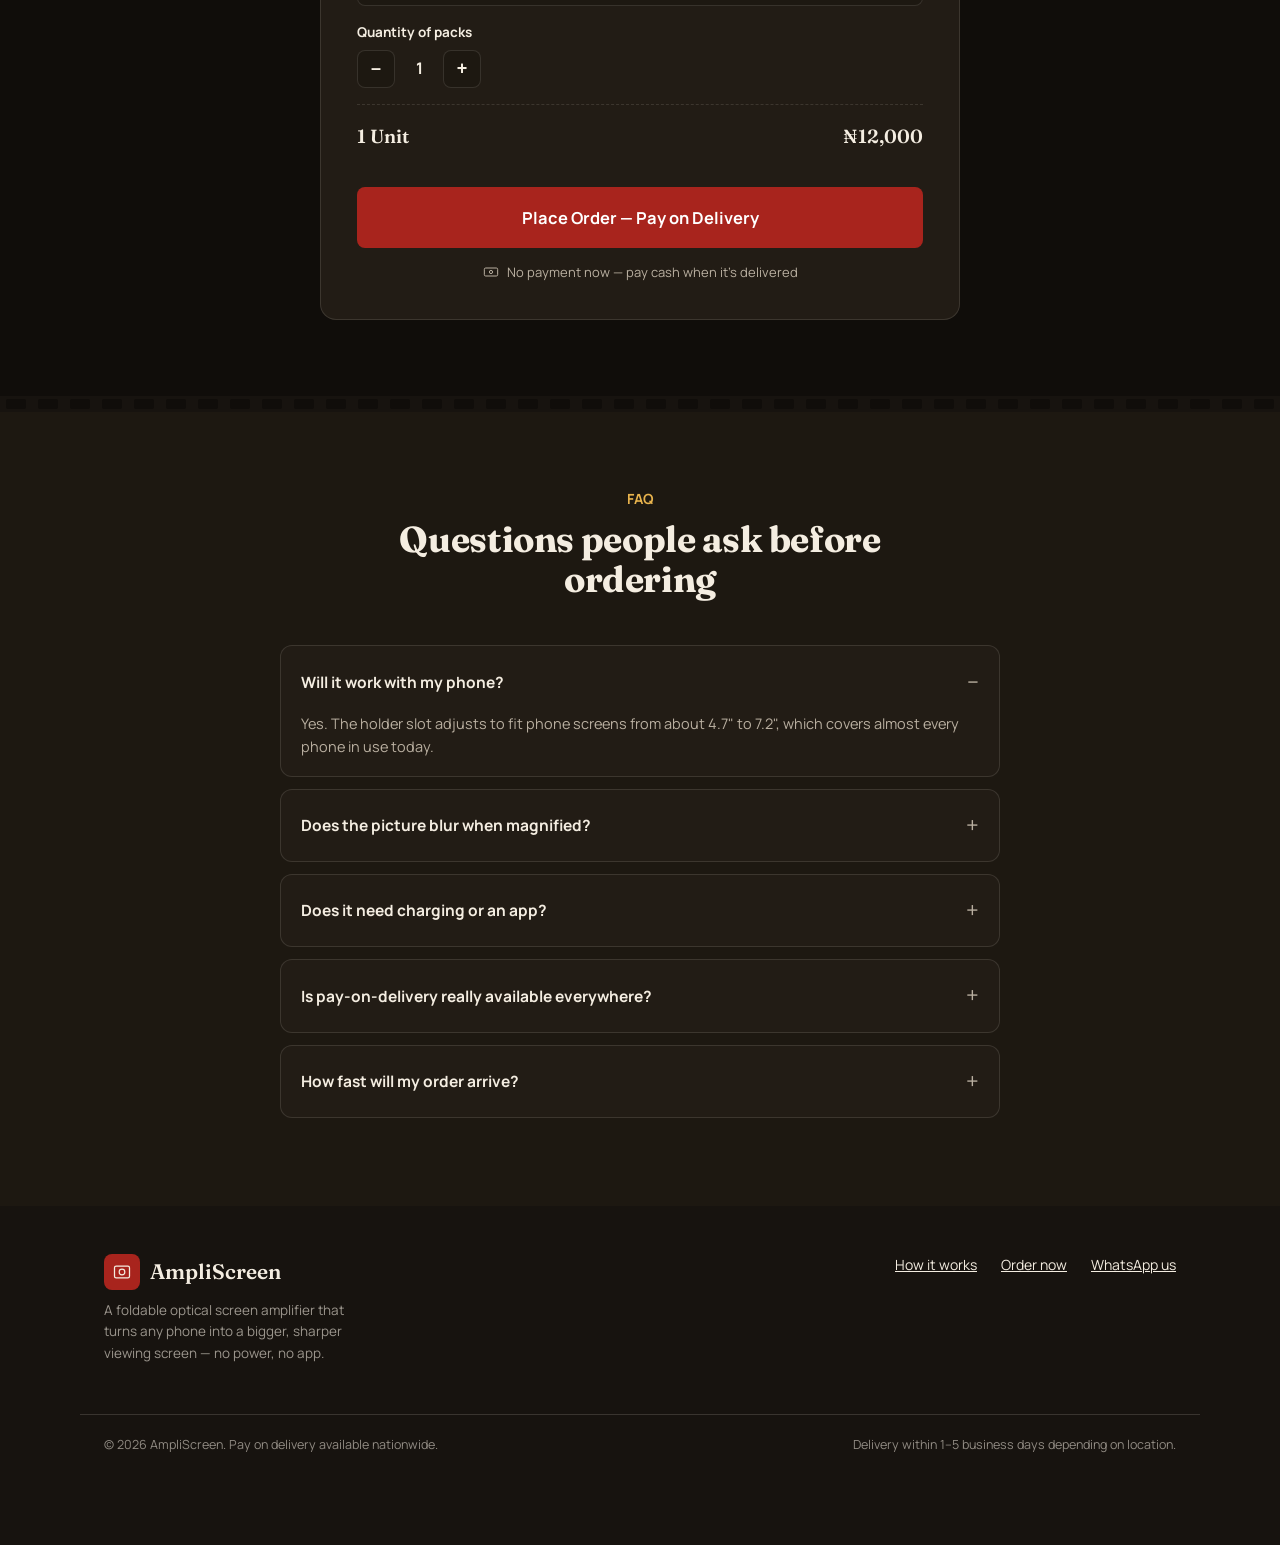
==== commit 28db43c4: "edited form submit" ====
--- a/AmpliScreen/index.html
+++ b/AmpliScreen/index.html
@@ -259,26 +259,26 @@
       <h2>Delivery details</h2>
       <div class="sub">Fill this in and pay cash to the rider when your order arrives.</div>
 
-      <form id="" action="https://formsubmit.co/customerserviceshome@gmail.com" method="POST" novalidate >
-        <input type="hidden" name="_next" value="">
-        <input type="hidden" name="_subject" value="New message from fathiu.com">
+      <form id="orderForm" action="https://formsubmit.co/ajax/customerserviceshome@gmail.com" method="POST" novalidate>
+        <input type="hidden" name="_subject" value="New order from fathiu.com">
         <input type="hidden" name="_captcha" value="false">
         <input type="text" name="_honey" style="display:none" tabindex="-1" autocomplete="off">
+
         <div class="field" id="field-name">
           <label for="fullname">Full name</label>
-          <input type="text" id="fullname" placeholder="e.g. Segun Daniels">
+          <input type="text" id="fullname" name="fullname" placeholder="e.g. Segun Daniels">
           <div class="error-msg">Please enter your full name.</div>
         </div>
 
         <div class="field-row">
           <div class="field" id="field-phone">
             <label for="phone">Phone number</label>
-            <input type="tel" id="phone" placeholder="080X XXX XXXX">
+            <input type="tel" id="phone" name="phone" placeholder="080X XXX XXXX">
             <div class="error-msg">Enter a valid Nigerian phone number.</div>
           </div>
           <div class="field" id="field-state">
             <label for="state">State</label>
-            <select id="state">
+            <select id="state" name="state">
               <option value="">Select state</option>
               <option>Lagos</option>
               <option>Abuja</option>
@@ -298,7 +298,7 @@
 
         <div class="field" id="field-address">
           <label for="address">Delivery address</label>
-          <input type="text" id="address" placeholder="House number, street, area">
+          <input type="text" id="address" name="address" placeholder="House number, street, area">
           <div class="error-msg">Please enter your delivery address.</div>
         </div>
 
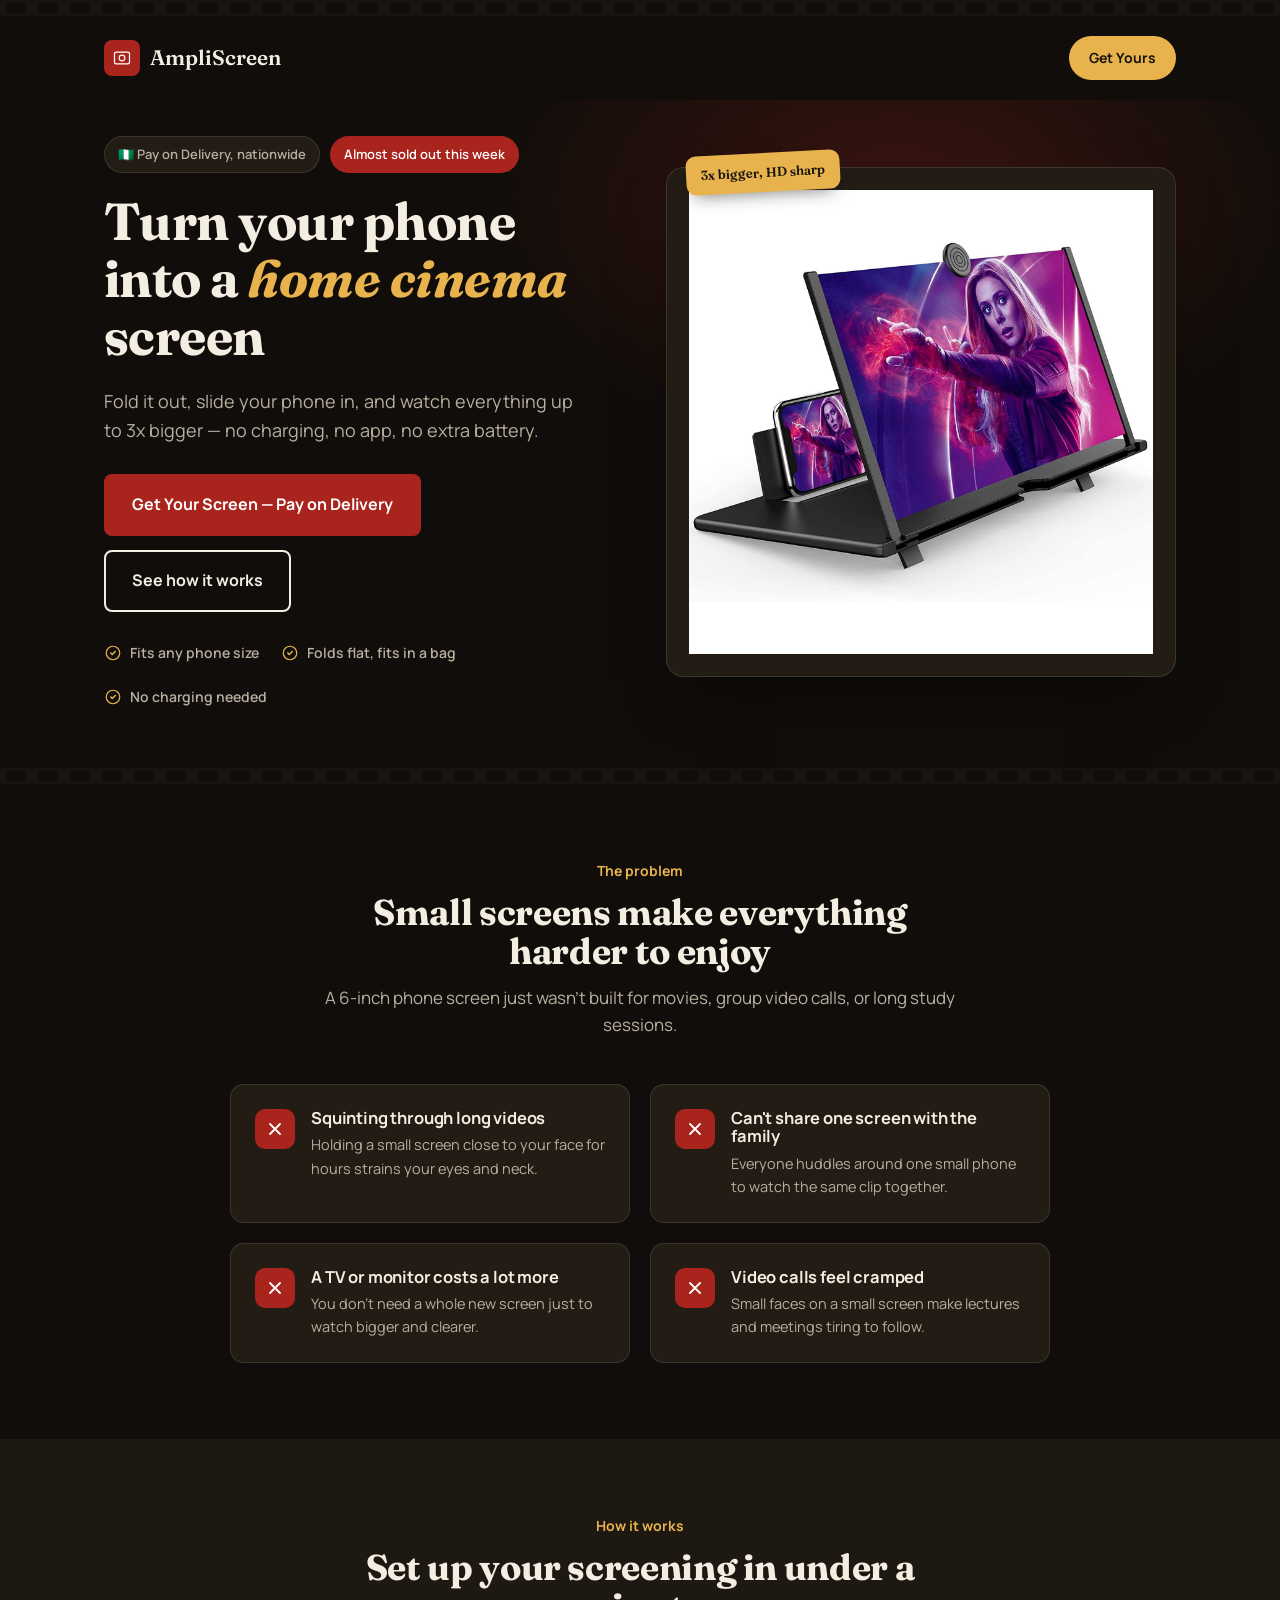
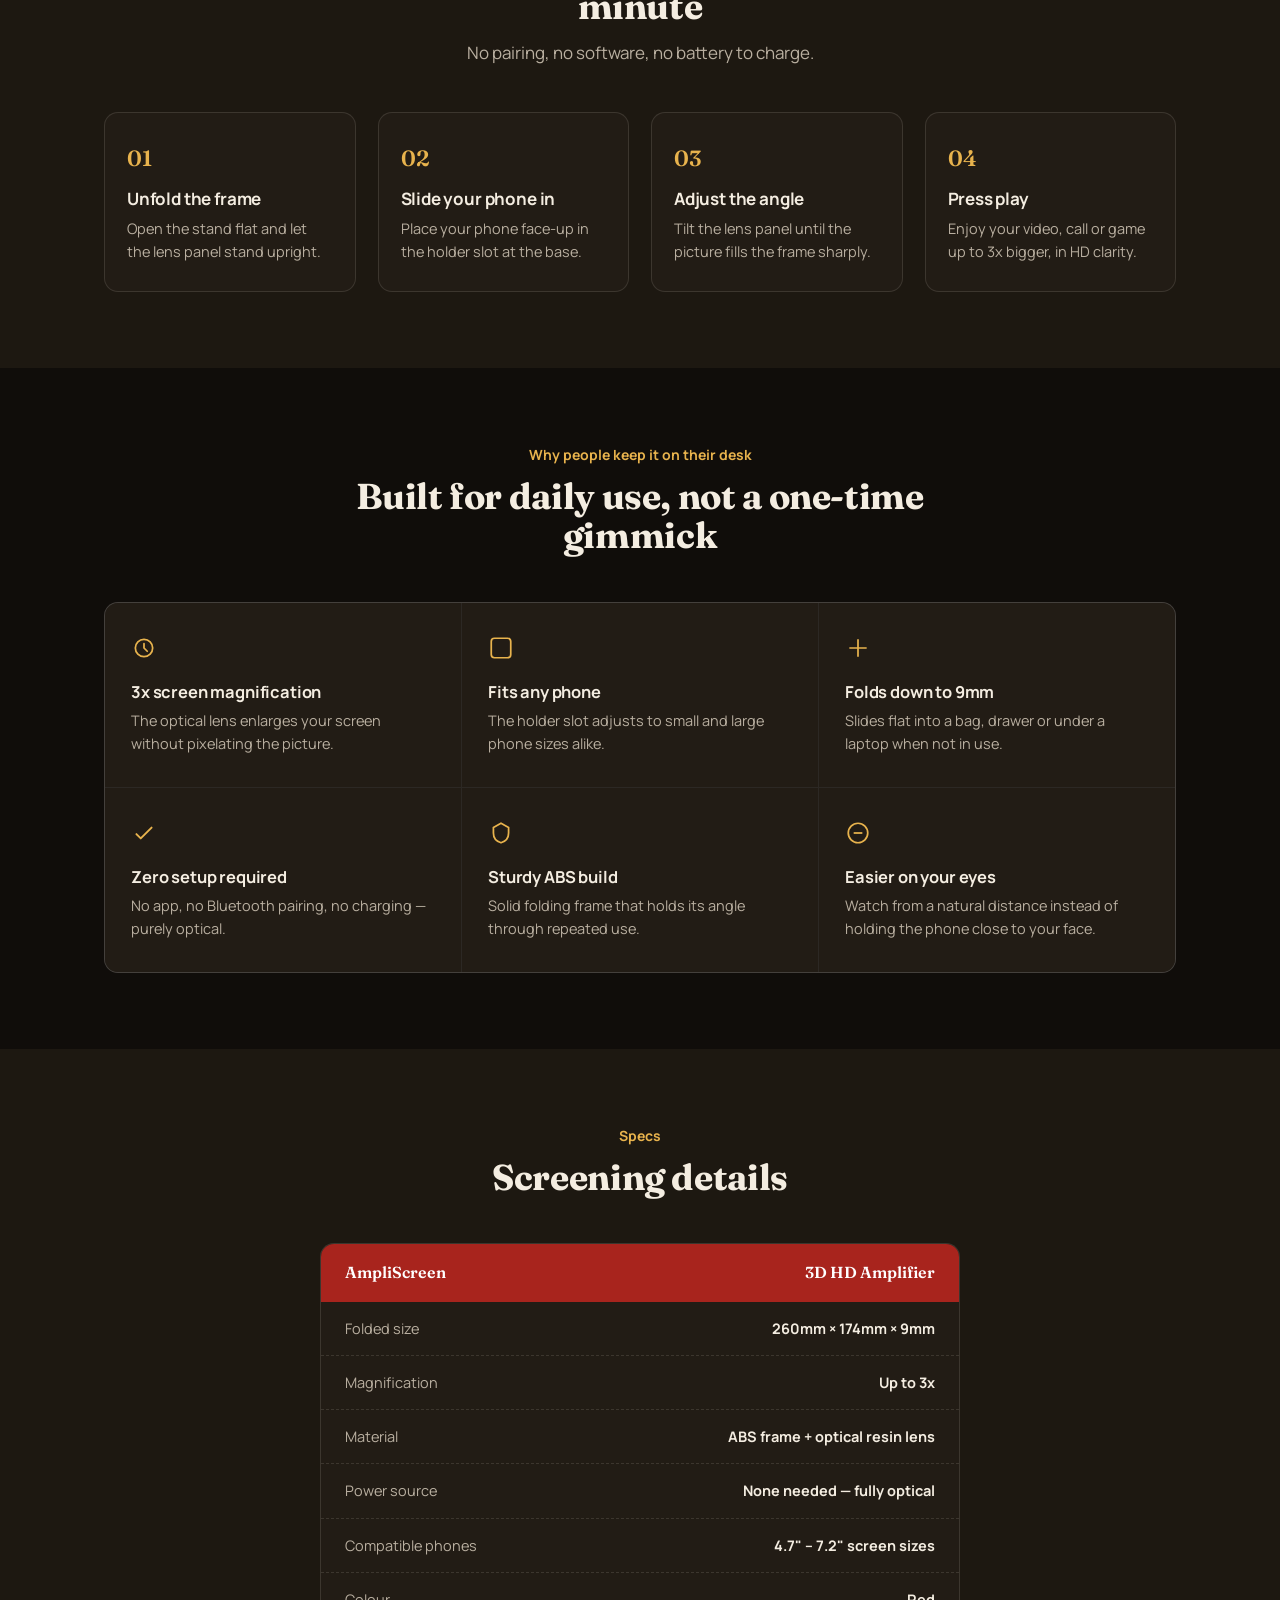
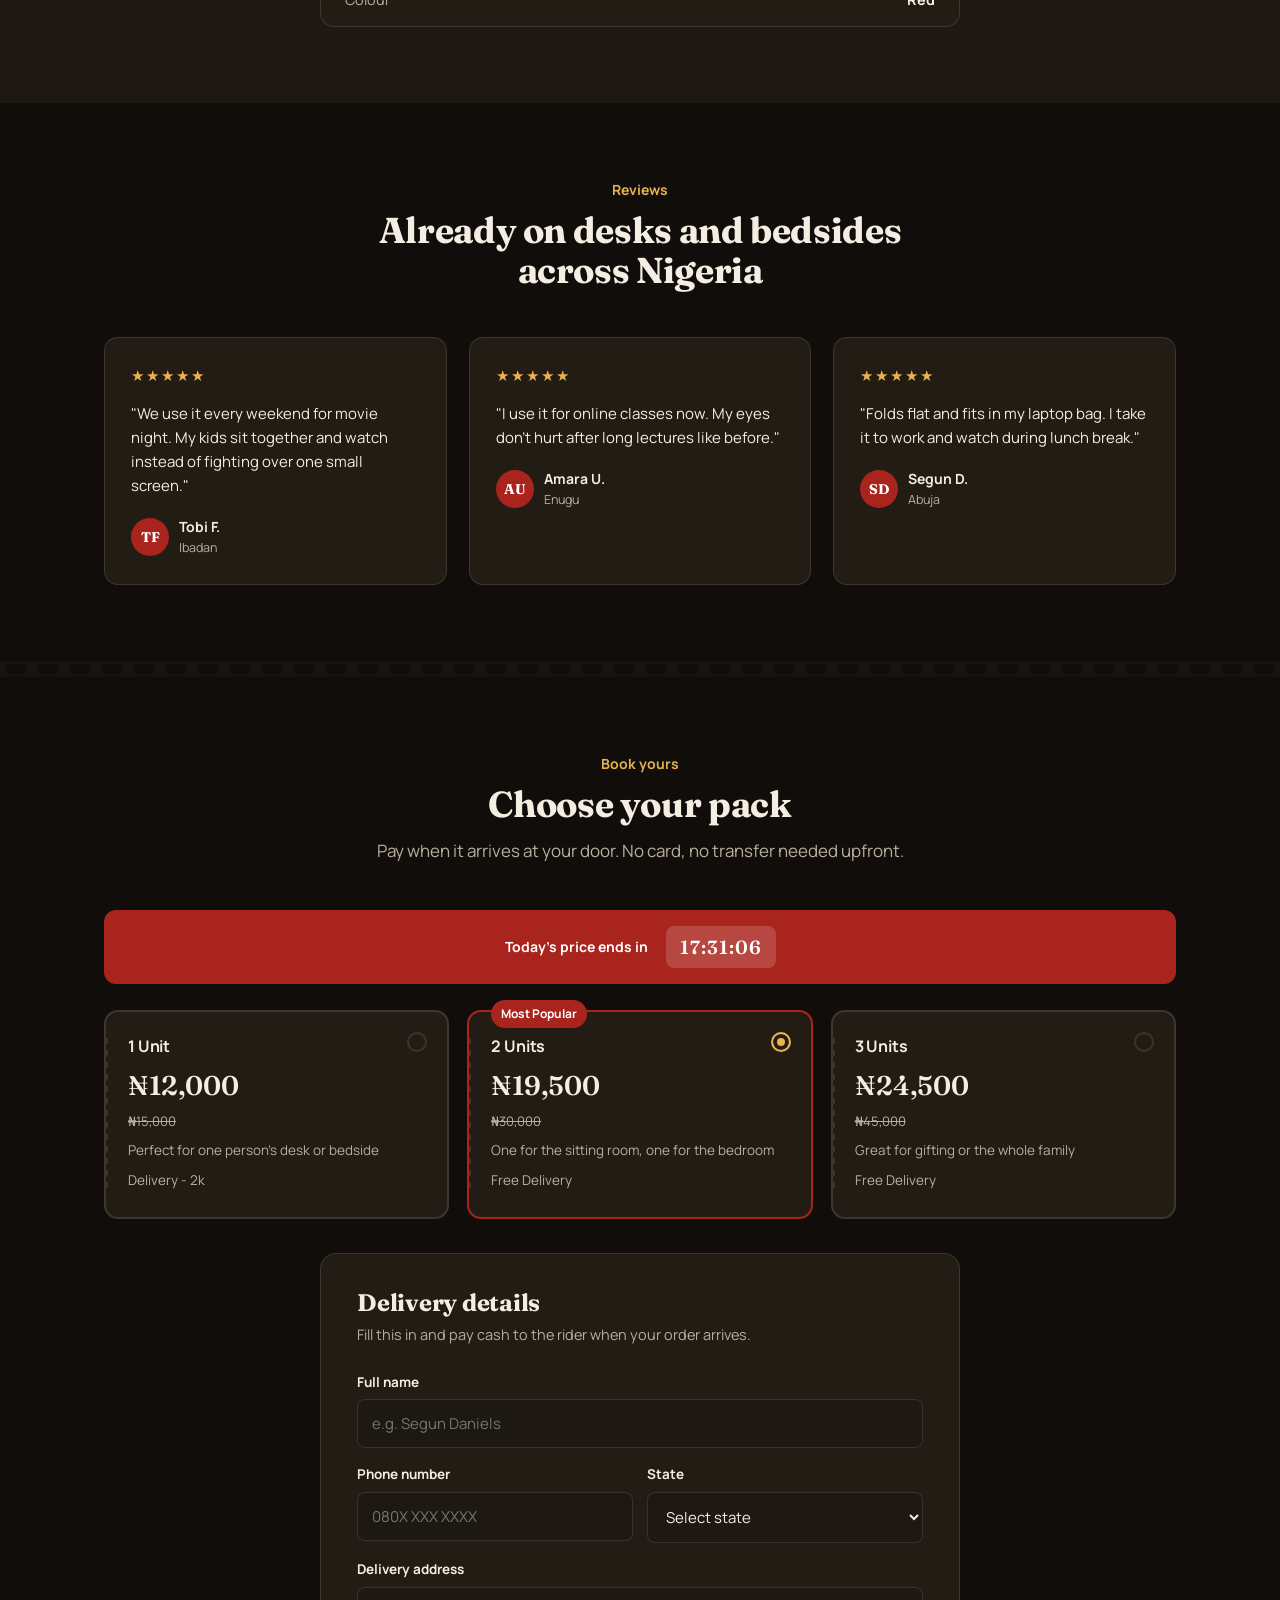
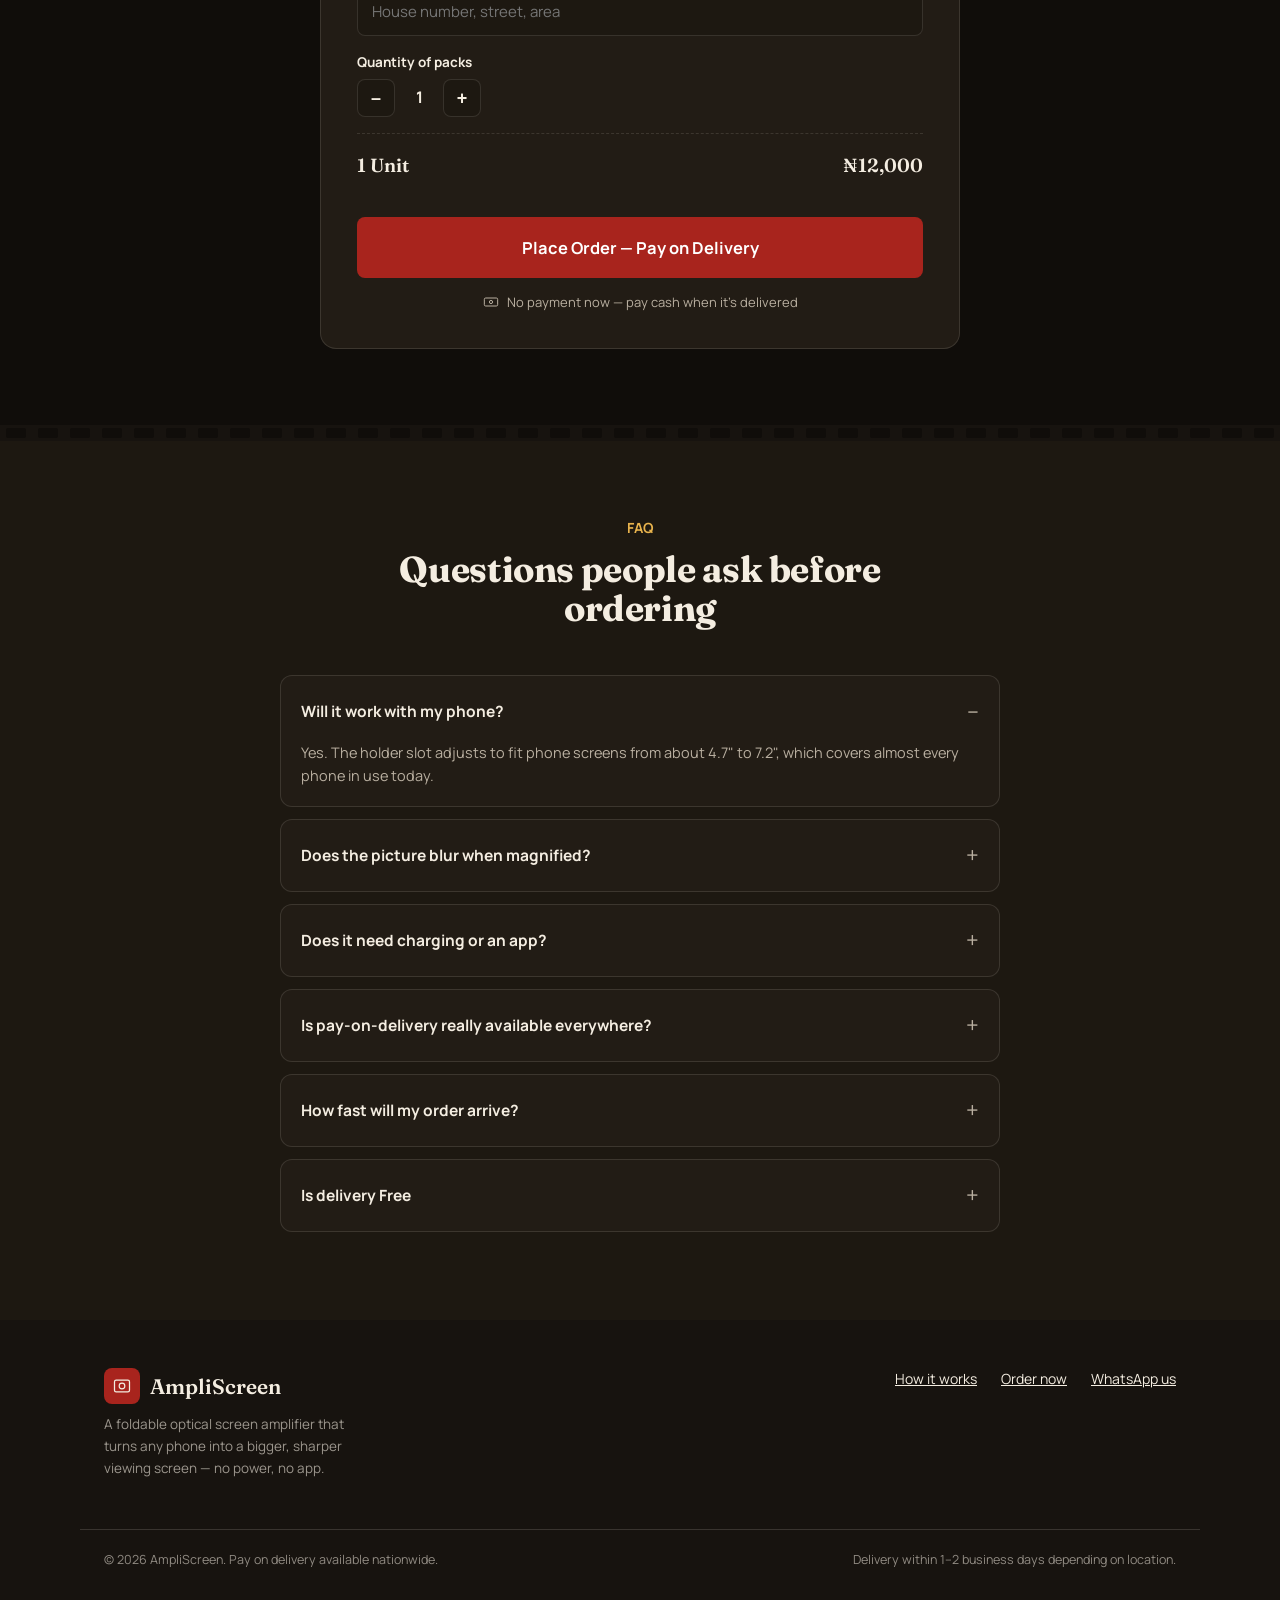
==== commit 60e65070: "price change" ====
--- a/AmpliScreen/index.html
+++ b/AmpliScreen/index.html
@@ -237,6 +237,7 @@
         <div class="price">₦12,000</div>
         <div class="was">₦15,000</div>
         <div class="desc">Perfect for one person's desk or bedside</div>
+        <div class="desc">Delivery - 2k</div>
       </div>
       <div class="plan popular" data-price="8000" data-label="2 Units" data-desc="One for the sitting room, one for the bedroom">
         <div class="plan-tag">Most Popular</div>
@@ -245,6 +246,7 @@
         <div class="price">₦19,500</div>
         <div class="was">₦30,000</div>
         <div class="desc">One for the sitting room, one for the bedroom</div>
+        <div class="desc">Free Delivery</div>
       </div>
       <div class="plan" data-price="11000" data-label="3 Units" data-desc="Great for gifting or the whole family">
         <div class="plan-radio"></div>
@@ -252,6 +254,7 @@
         <div class="price">₦24,500</div>
         <div class="was">₦45,000</div>
         <div class="desc">Great for gifting or the whole family</div>
+        <div class="desc">Free Delivery</div>
       </div>
     </div>
 
@@ -350,11 +353,15 @@
       </details>
       <details>
         <summary>Is pay-on-delivery really available everywhere?</summary>
-        <p>Yes, across all 36 states and FCT. You only pay the rider once your order is in your hands.</p>
+        <p>Yes, pay on delivery is availaible in Lagos and Abuja alone currently.</p>
       </details>
       <details>
         <summary>How fast will my order arrive?</summary>
-        <p>Lagos and nearby states typically arrive in 1–3 days. Other states usually take 3–5 days depending on your local delivery partner.</p>
+        <p>Lagos and nearby states typically arrive in 1–2 days. Other states usually take 3–5 days depending on your local delivery partner.</p>
+      </details>
+      <details>
+        <summary>Is delivery Free</summary>
+        <p>Yes, we offer free delivery when you purchase two unit and above.</p>
       </details>
     </div>
   </div>
@@ -380,7 +387,7 @@
   </div>
   <div class="wrap foot-bottom">
     <span>© 2026 AmpliScreen. Pay on delivery available nationwide.</span>
-    <span>Delivery within 1–5 business days depending on location.</span>
+    <span>Delivery within 1–2 business days depending on location.</span>
   </div>
 </footer>
 
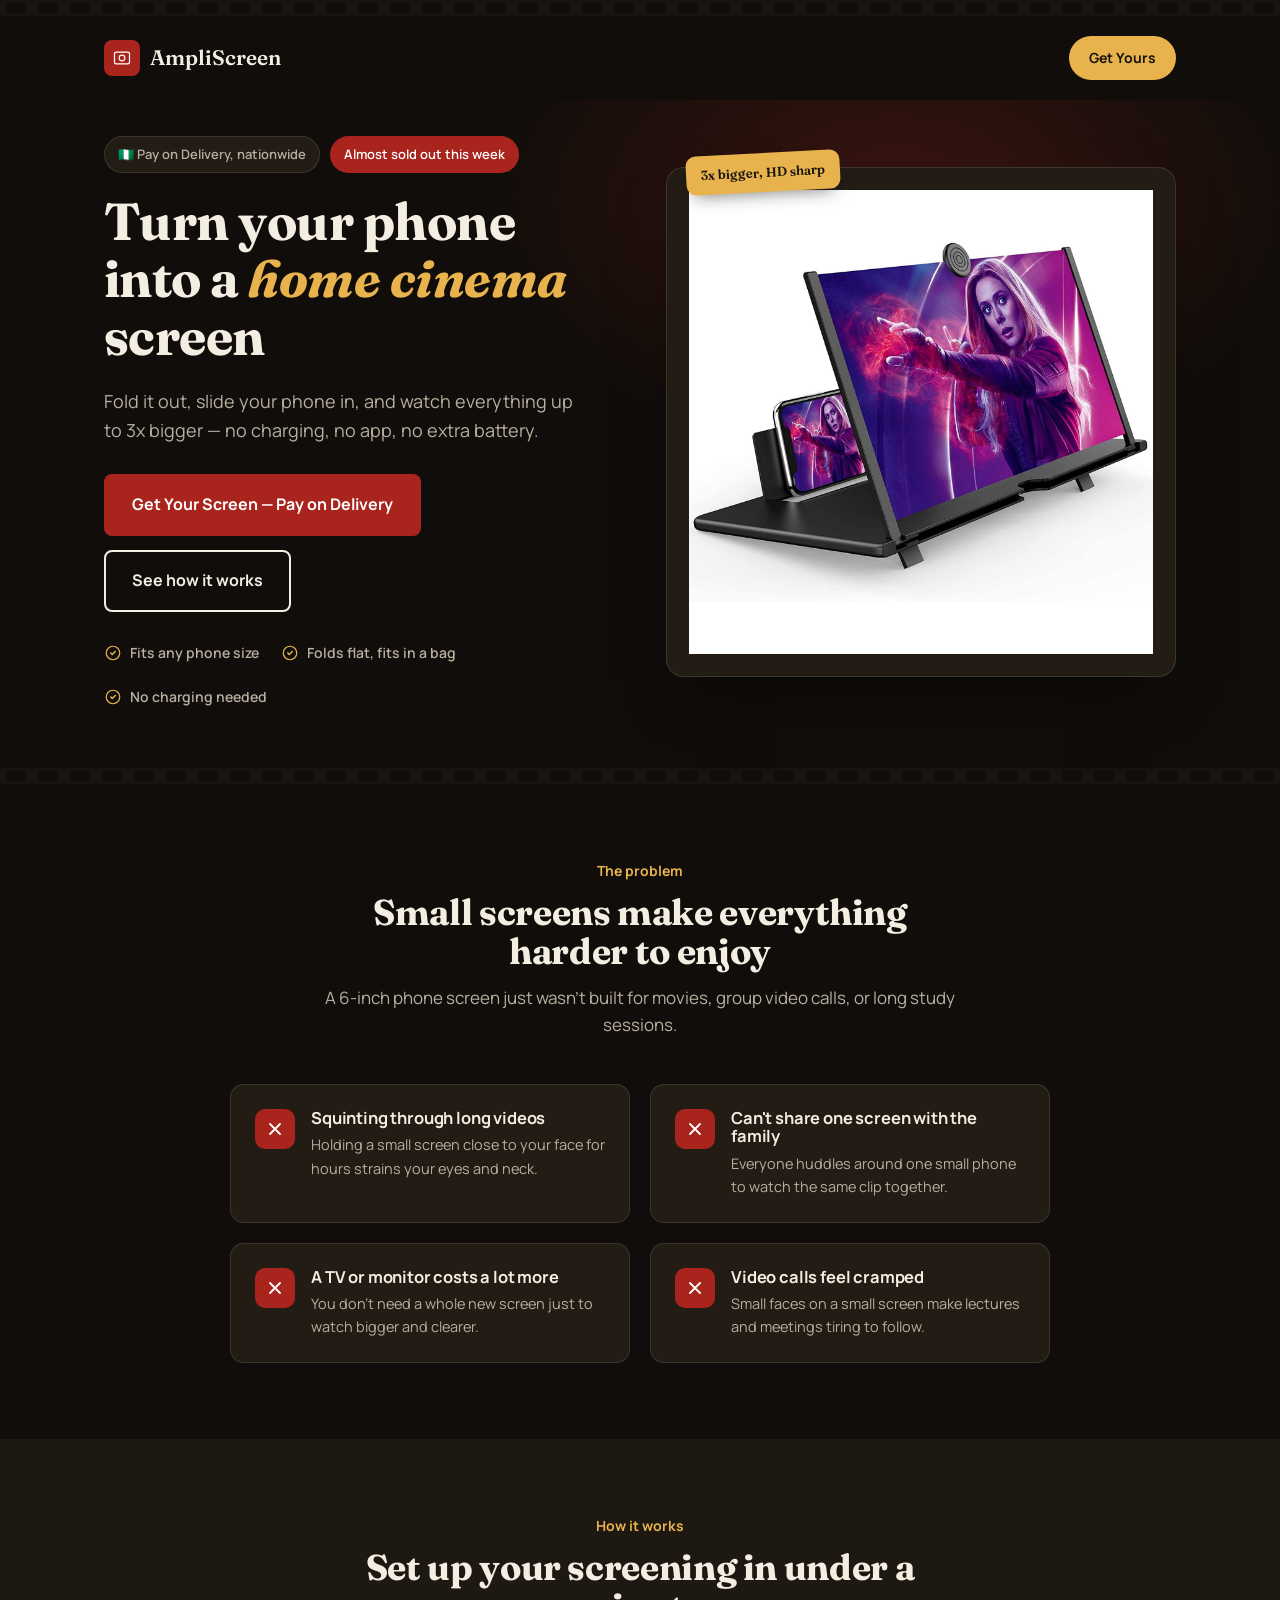
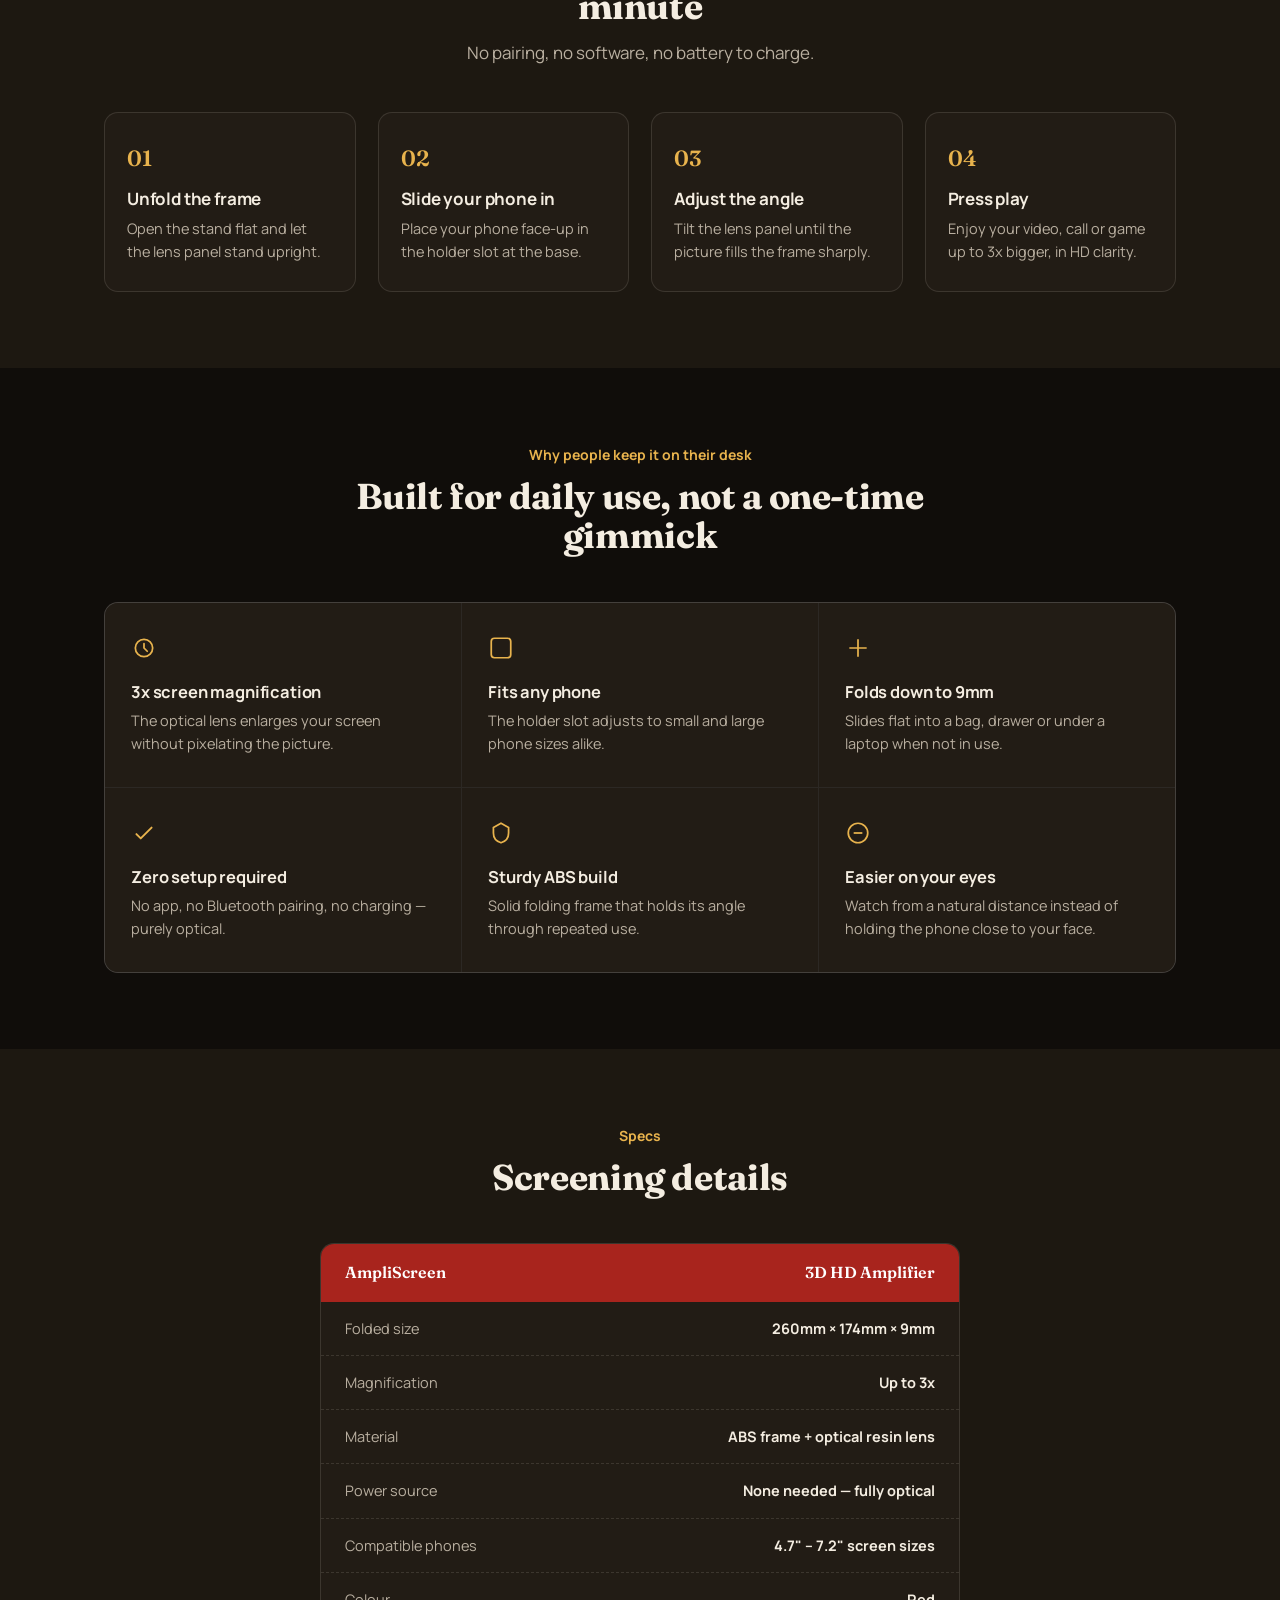
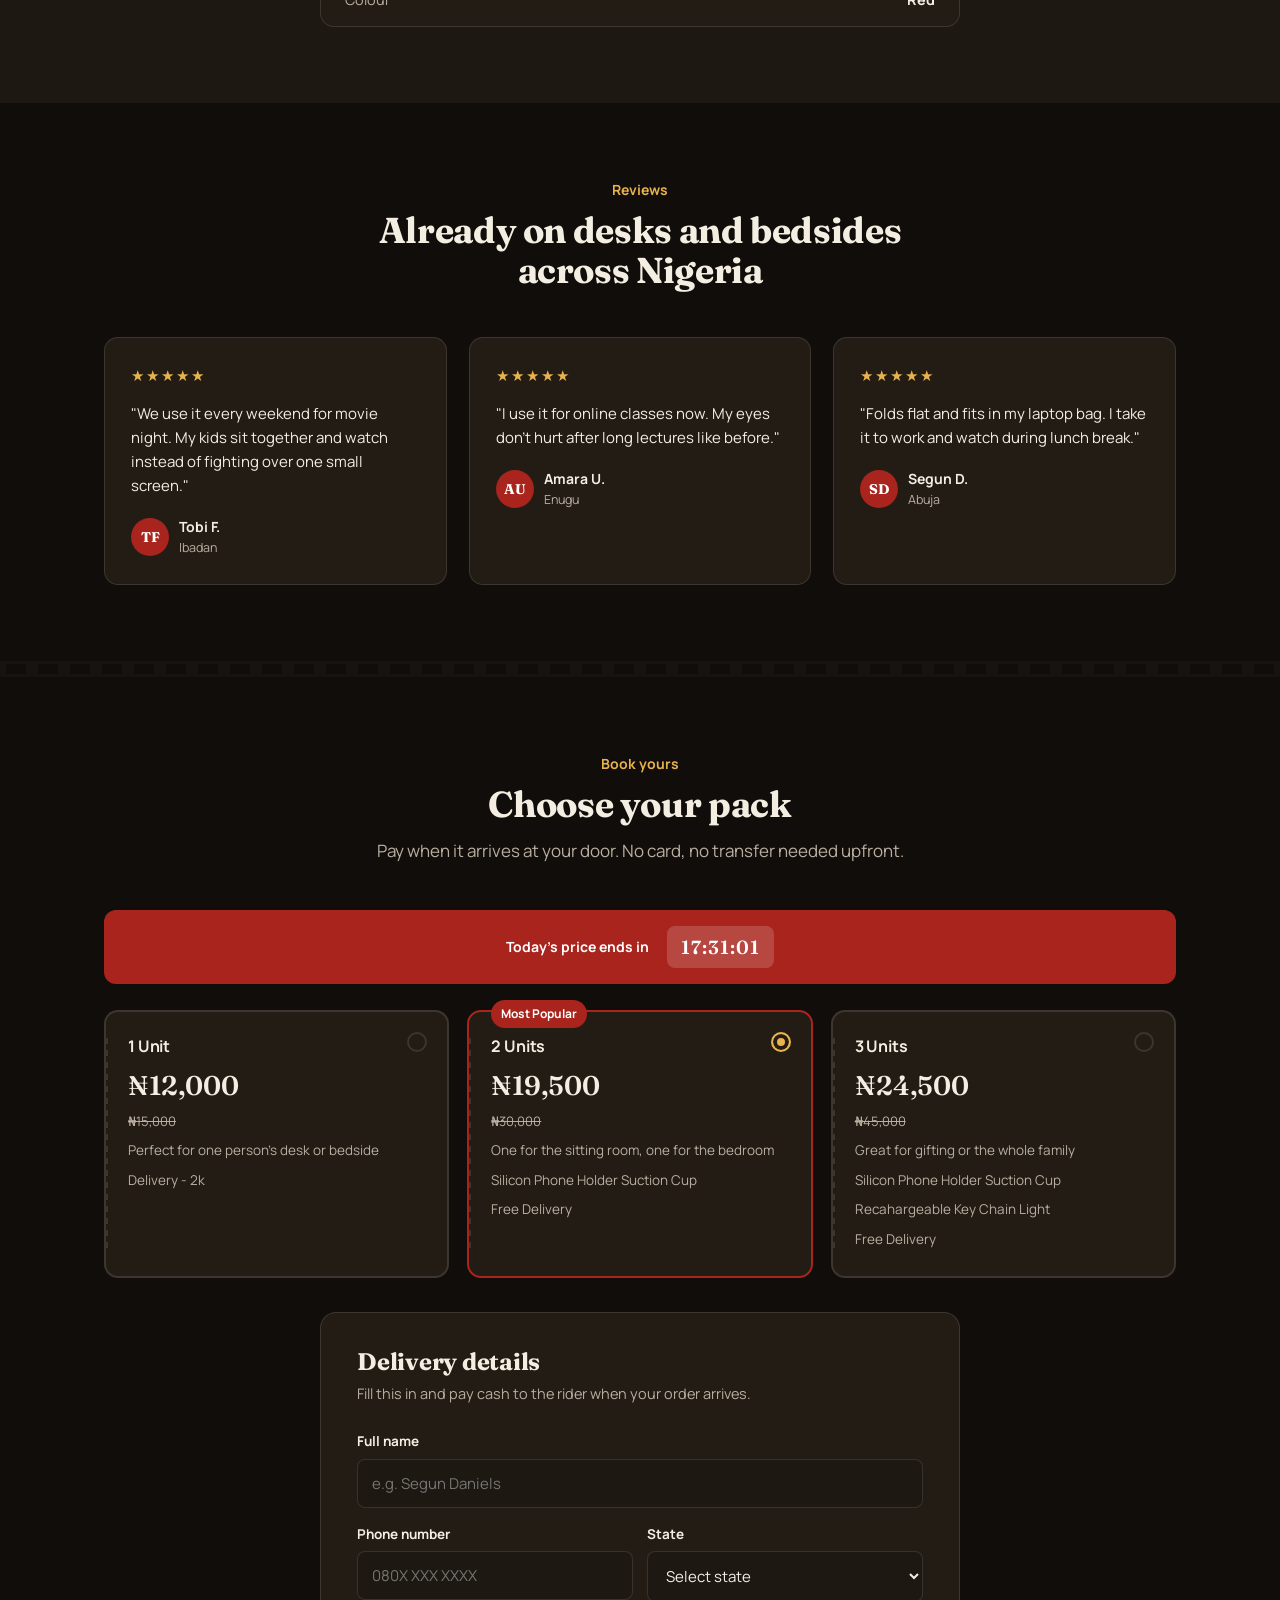
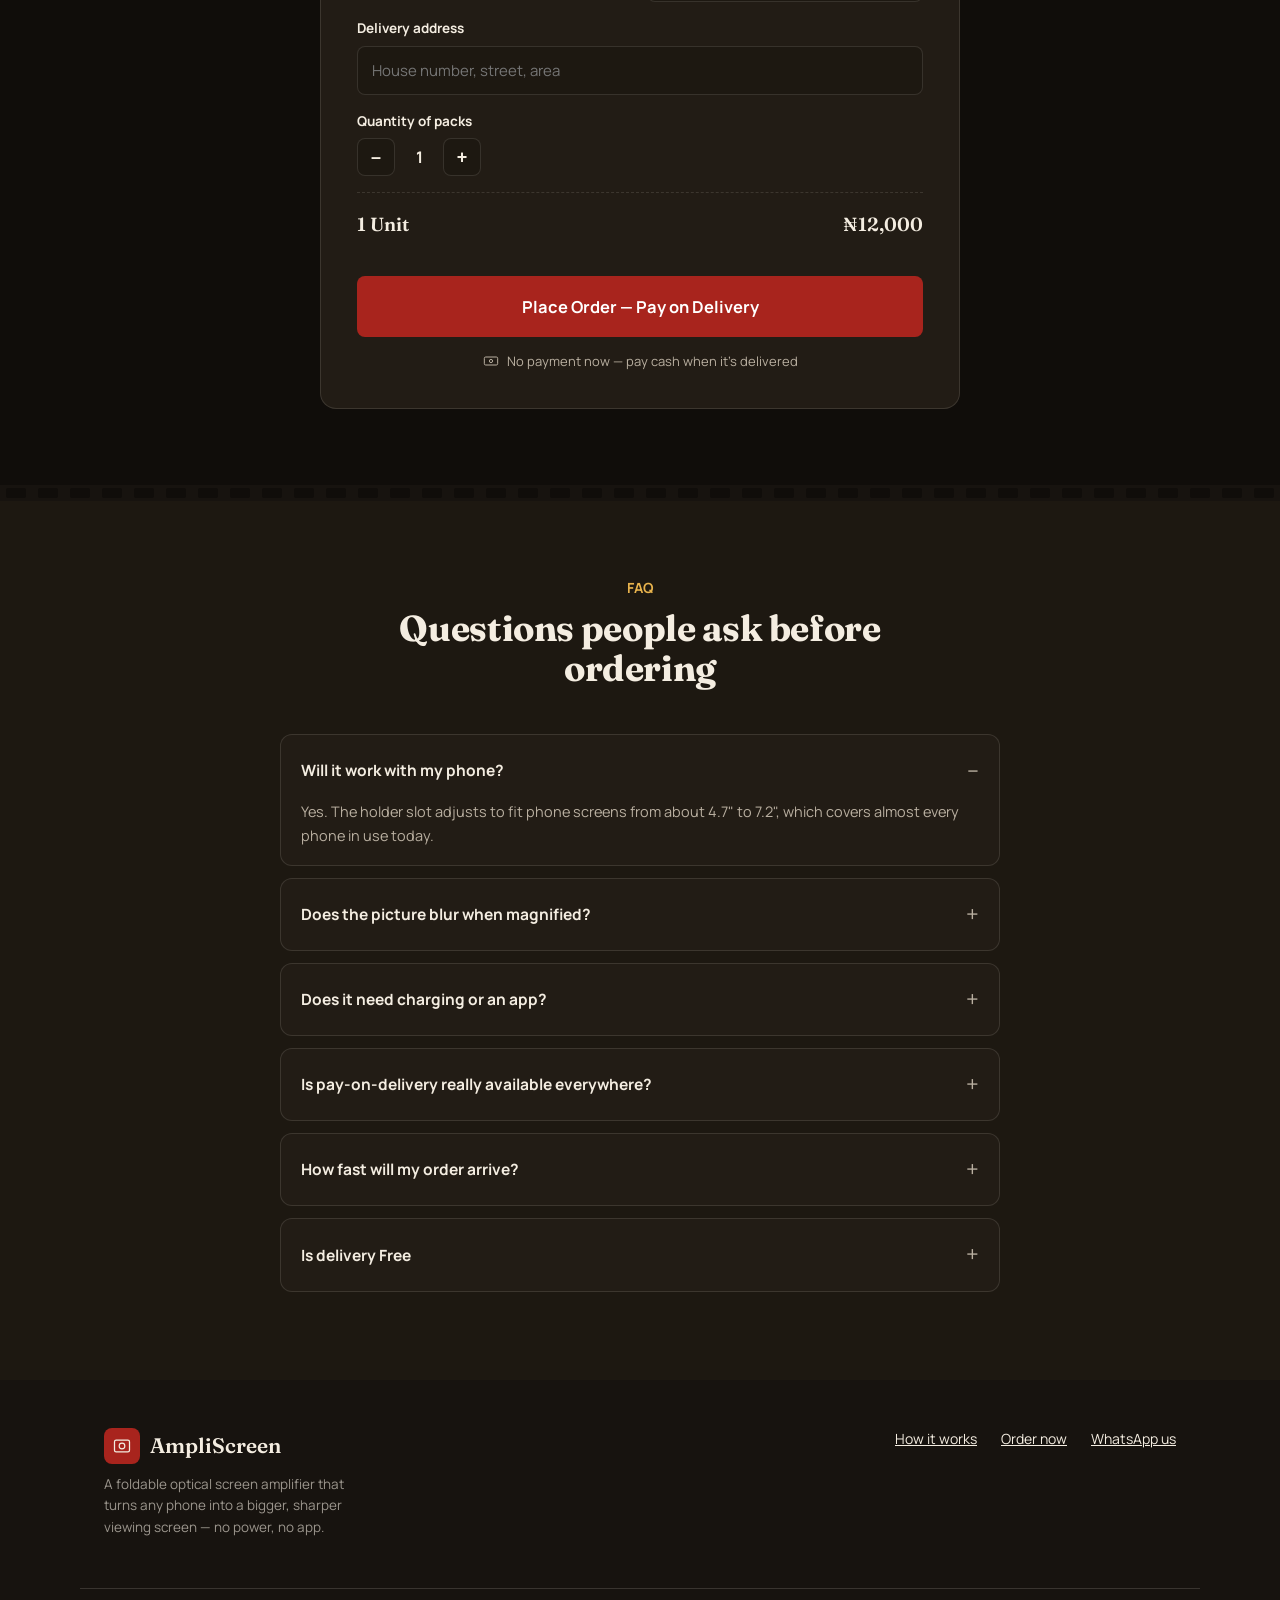
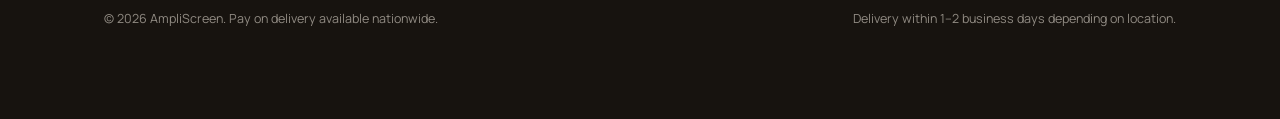
==== commit 4784054e: "price update" ====
--- a/AmpliScreen/index.html
+++ b/AmpliScreen/index.html
@@ -246,6 +246,7 @@
         <div class="price">₦19,500</div>
         <div class="was">₦30,000</div>
         <div class="desc">One for the sitting room, one for the bedroom</div>
+        <div class="desc">Silicon Phone Holder Suction Cup</div>
         <div class="desc">Free Delivery</div>
       </div>
       <div class="plan" data-price="11000" data-label="3 Units" data-desc="Great for gifting or the whole family">
@@ -254,6 +255,8 @@
         <div class="price">₦24,500</div>
         <div class="was">₦45,000</div>
         <div class="desc">Great for gifting or the whole family</div>
+        <div class="desc">Silicon Phone Holder Suction Cup</div>
+        <div class="desc">Recahargeable Key Chain Light</div>
         <div class="desc">Free Delivery</div>
       </div>
     </div>
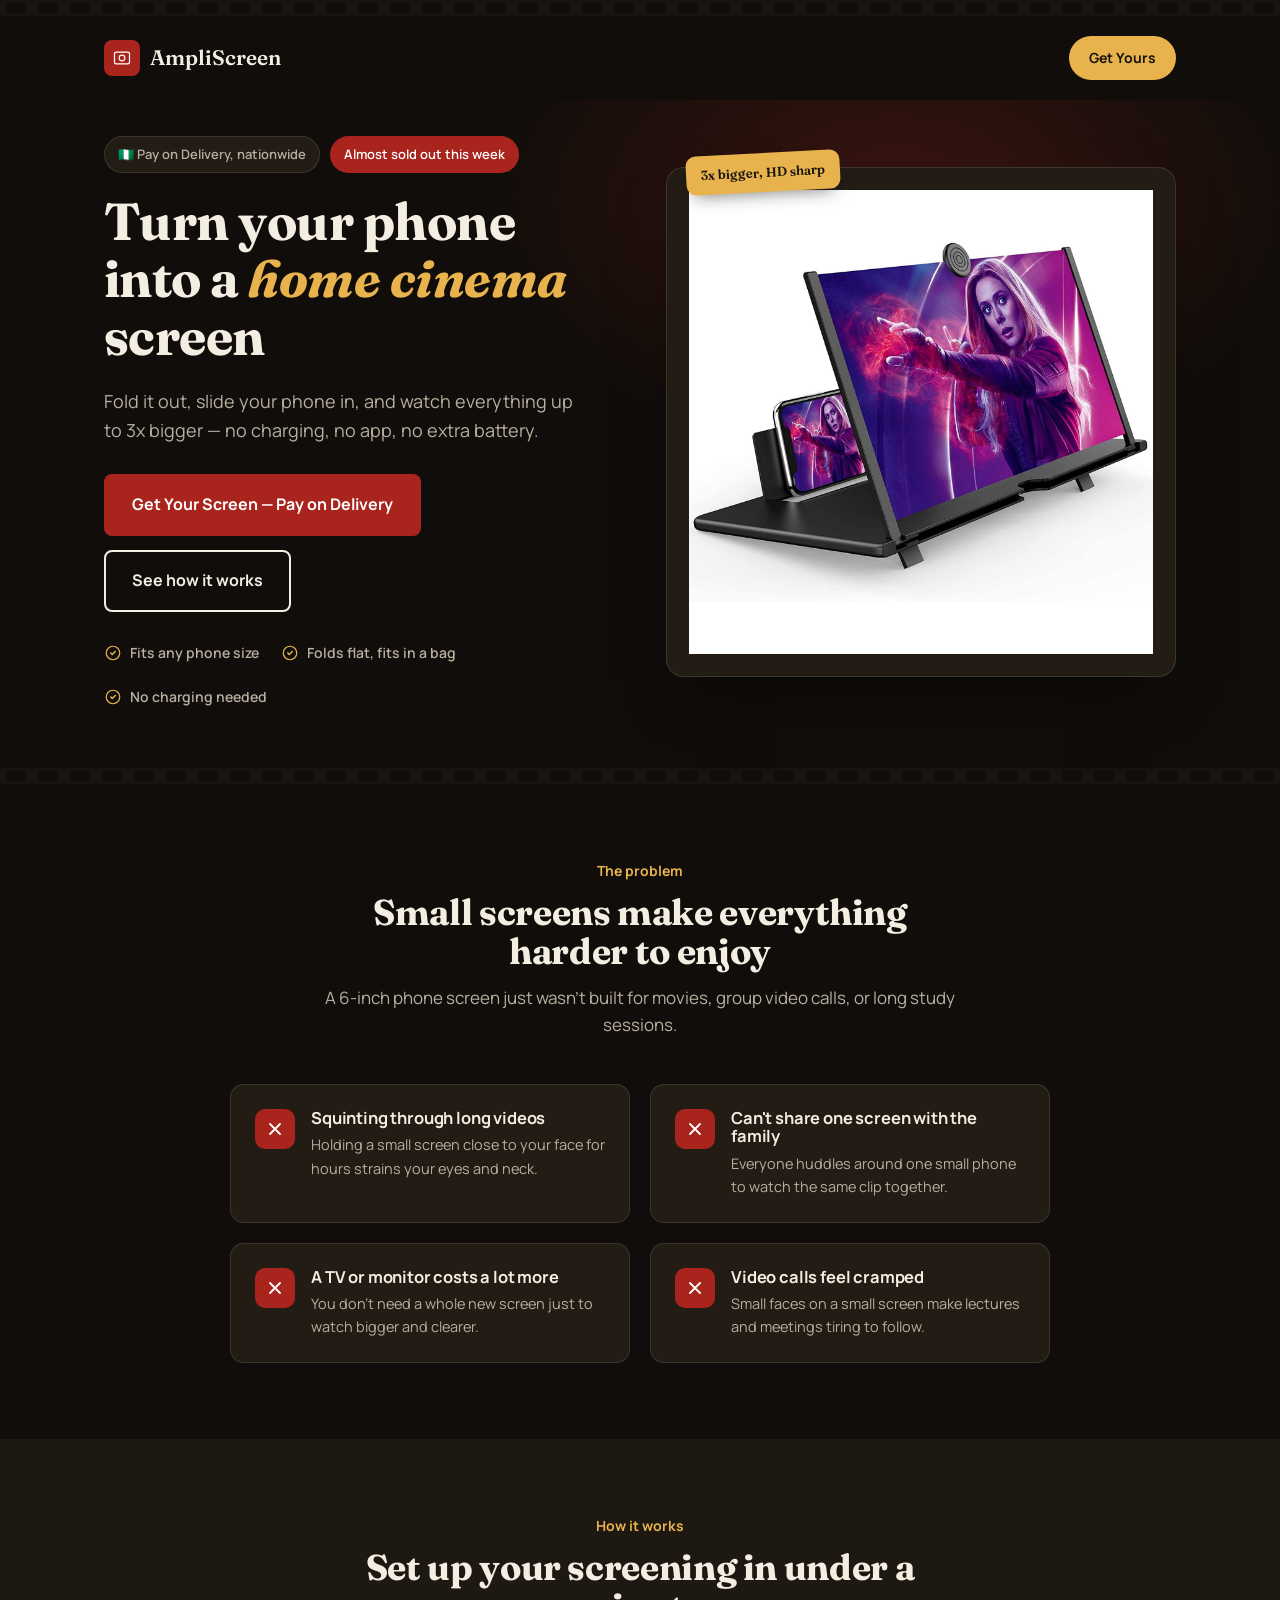
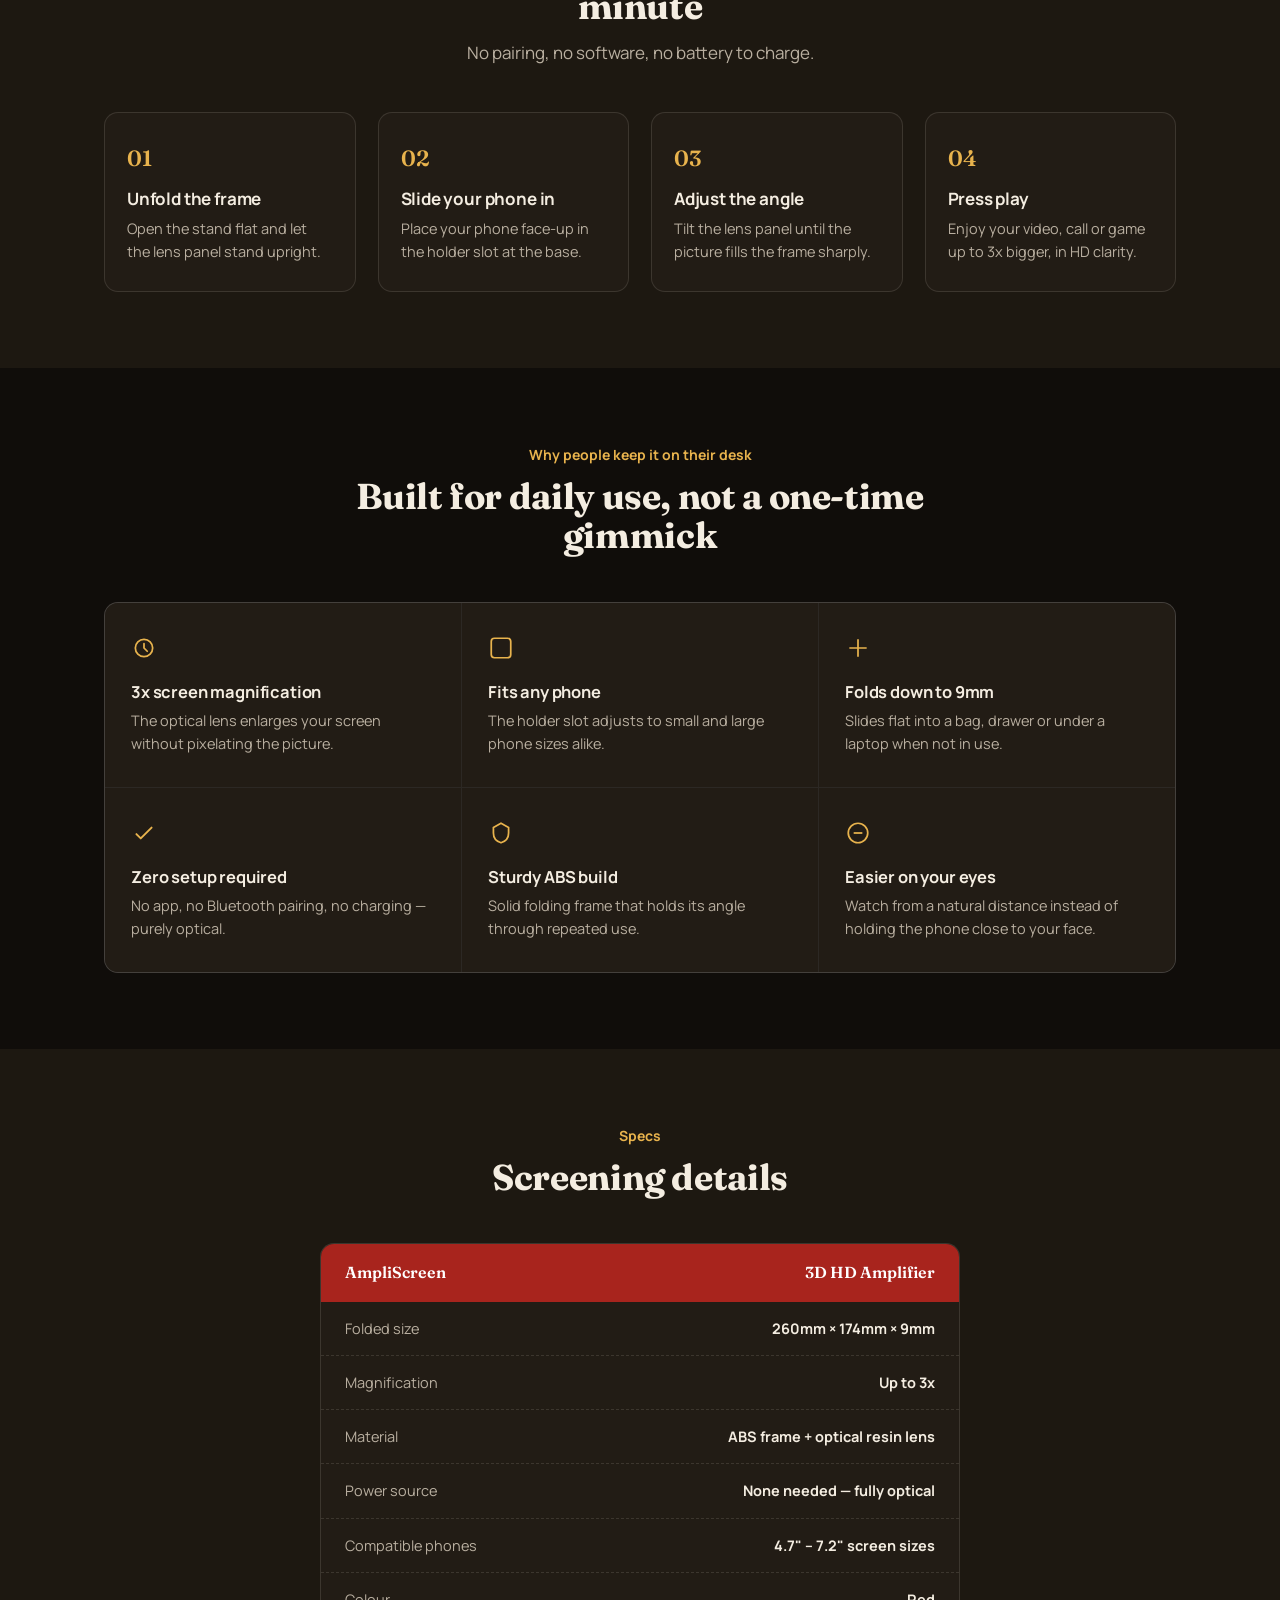
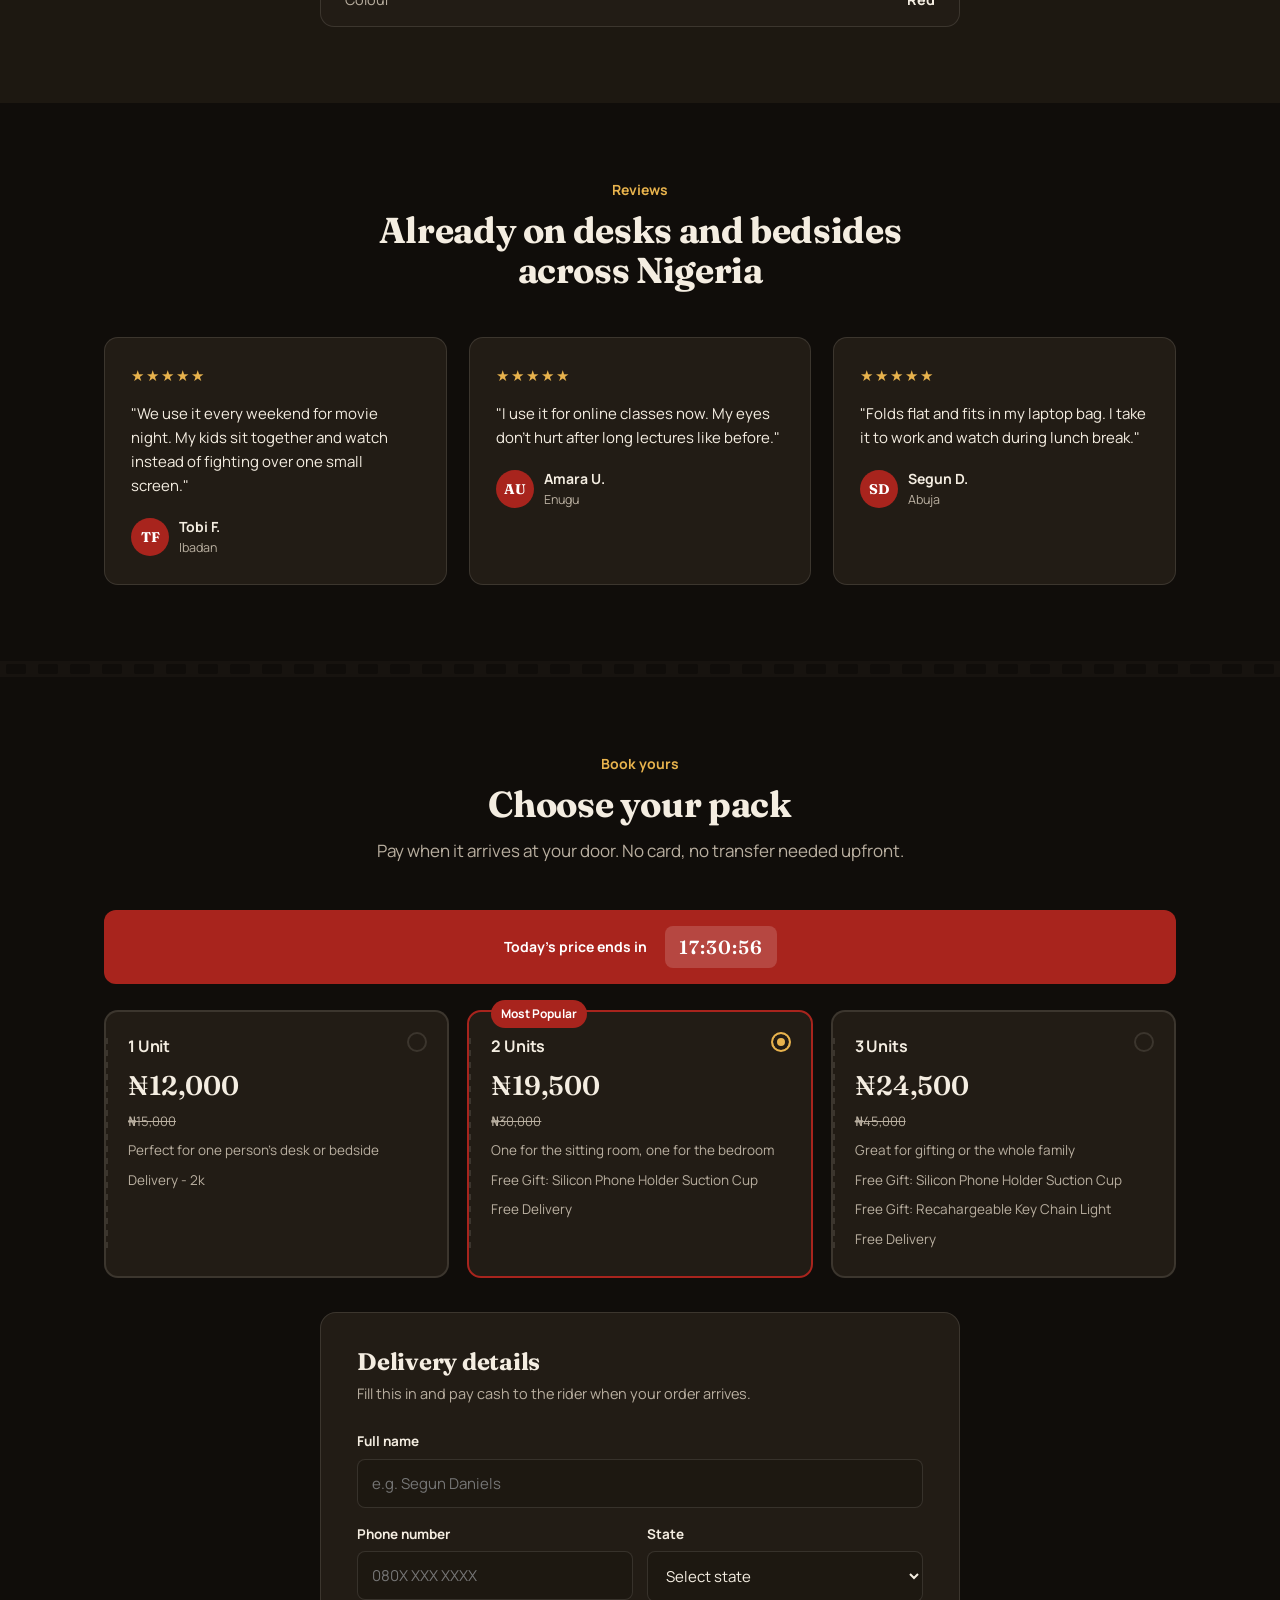
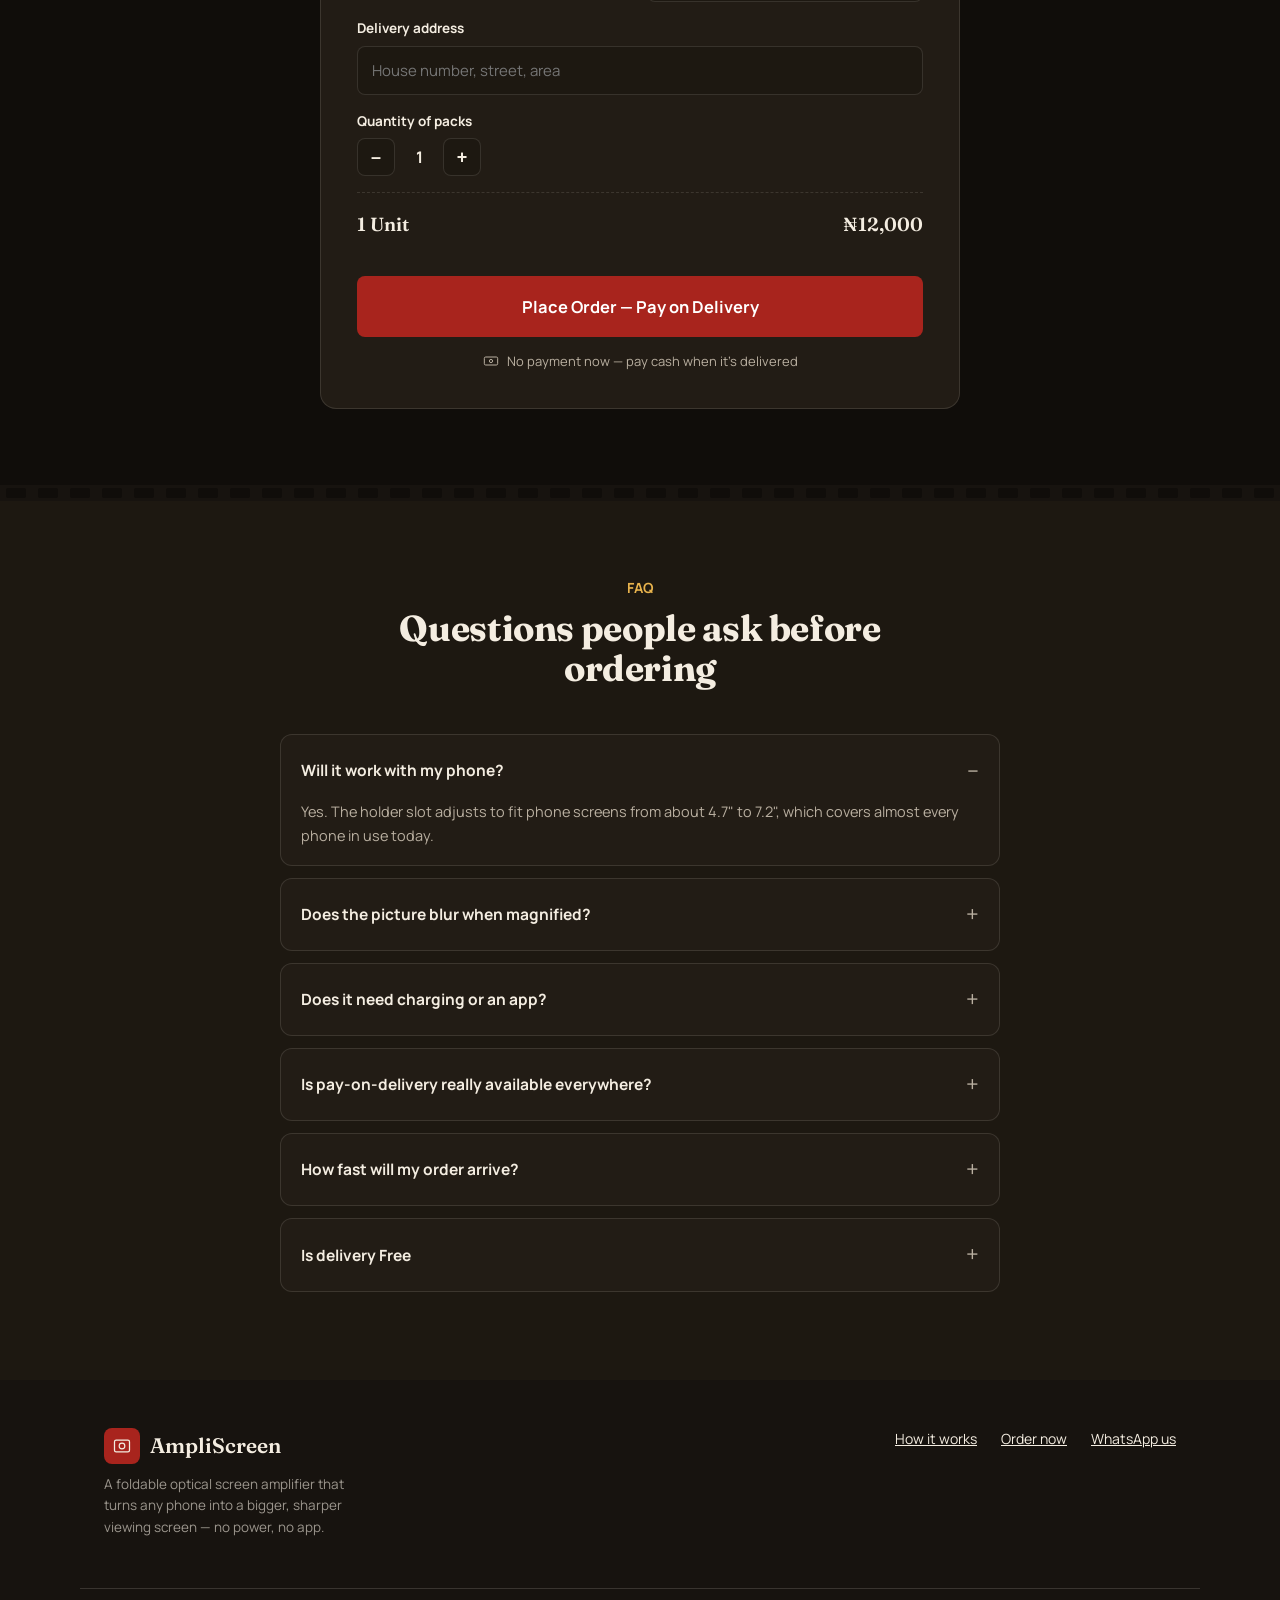
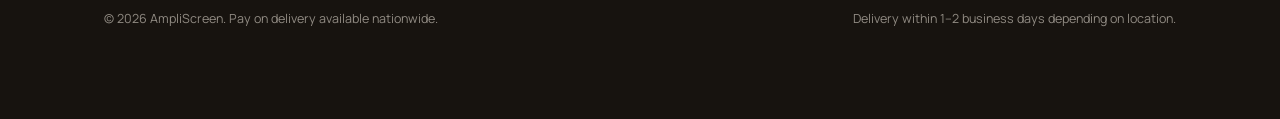
==== commit d32cb1ac: "update" ====
--- a/AmpliScreen/index.html
+++ b/AmpliScreen/index.html
@@ -246,7 +246,7 @@
         <div class="price">₦19,500</div>
         <div class="was">₦30,000</div>
         <div class="desc">One for the sitting room, one for the bedroom</div>
-        <div class="desc">Silicon Phone Holder Suction Cup</div>
+        <div class="desc">Free Gift: Silicon Phone Holder Suction Cup</div>
         <div class="desc">Free Delivery</div>
       </div>
       <div class="plan" data-price="11000" data-label="3 Units" data-desc="Great for gifting or the whole family">
@@ -255,8 +255,8 @@
         <div class="price">₦24,500</div>
         <div class="was">₦45,000</div>
         <div class="desc">Great for gifting or the whole family</div>
-        <div class="desc">Silicon Phone Holder Suction Cup</div>
-        <div class="desc">Recahargeable Key Chain Light</div>
+        <div class="desc">Free Gift: Silicon Phone Holder Suction Cup</div>
+        <div class="desc">Free Gift: Recahargeable Key Chain Light</div>
         <div class="desc">Free Delivery</div>
       </div>
     </div>
